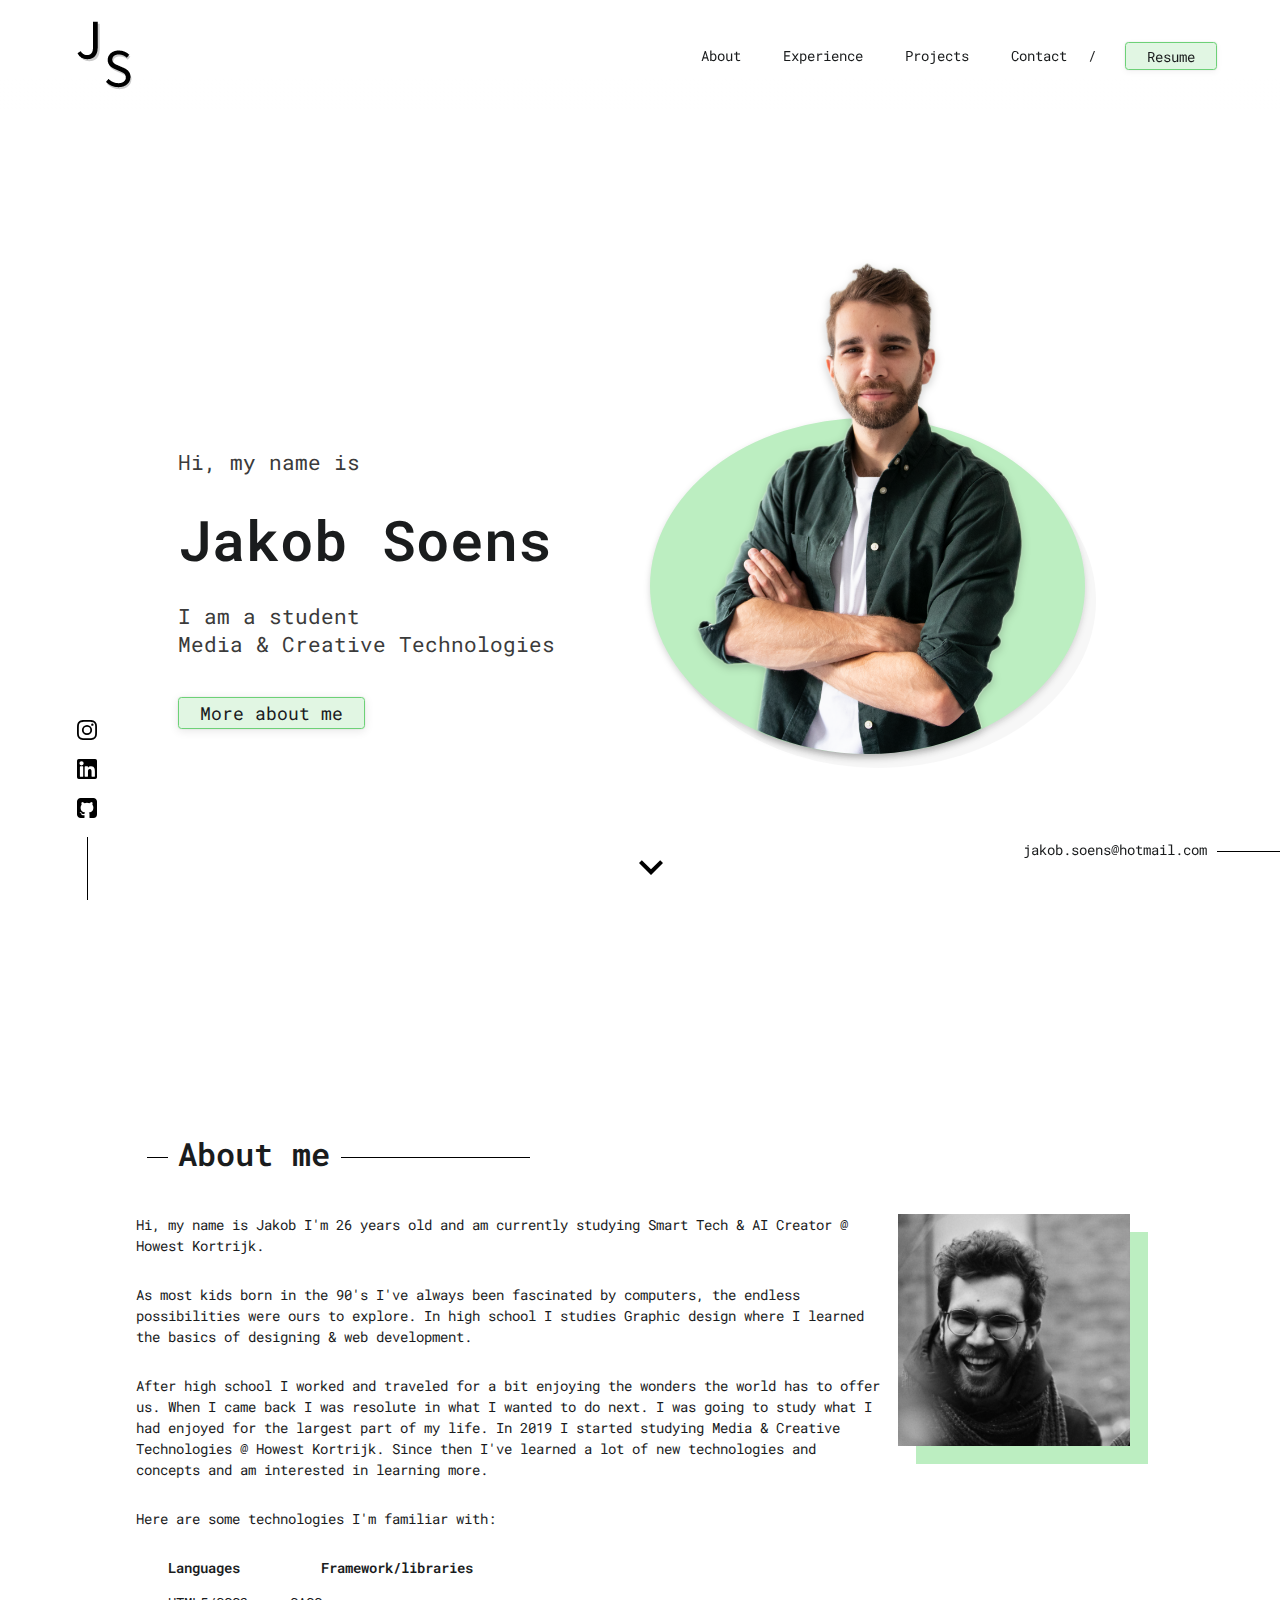
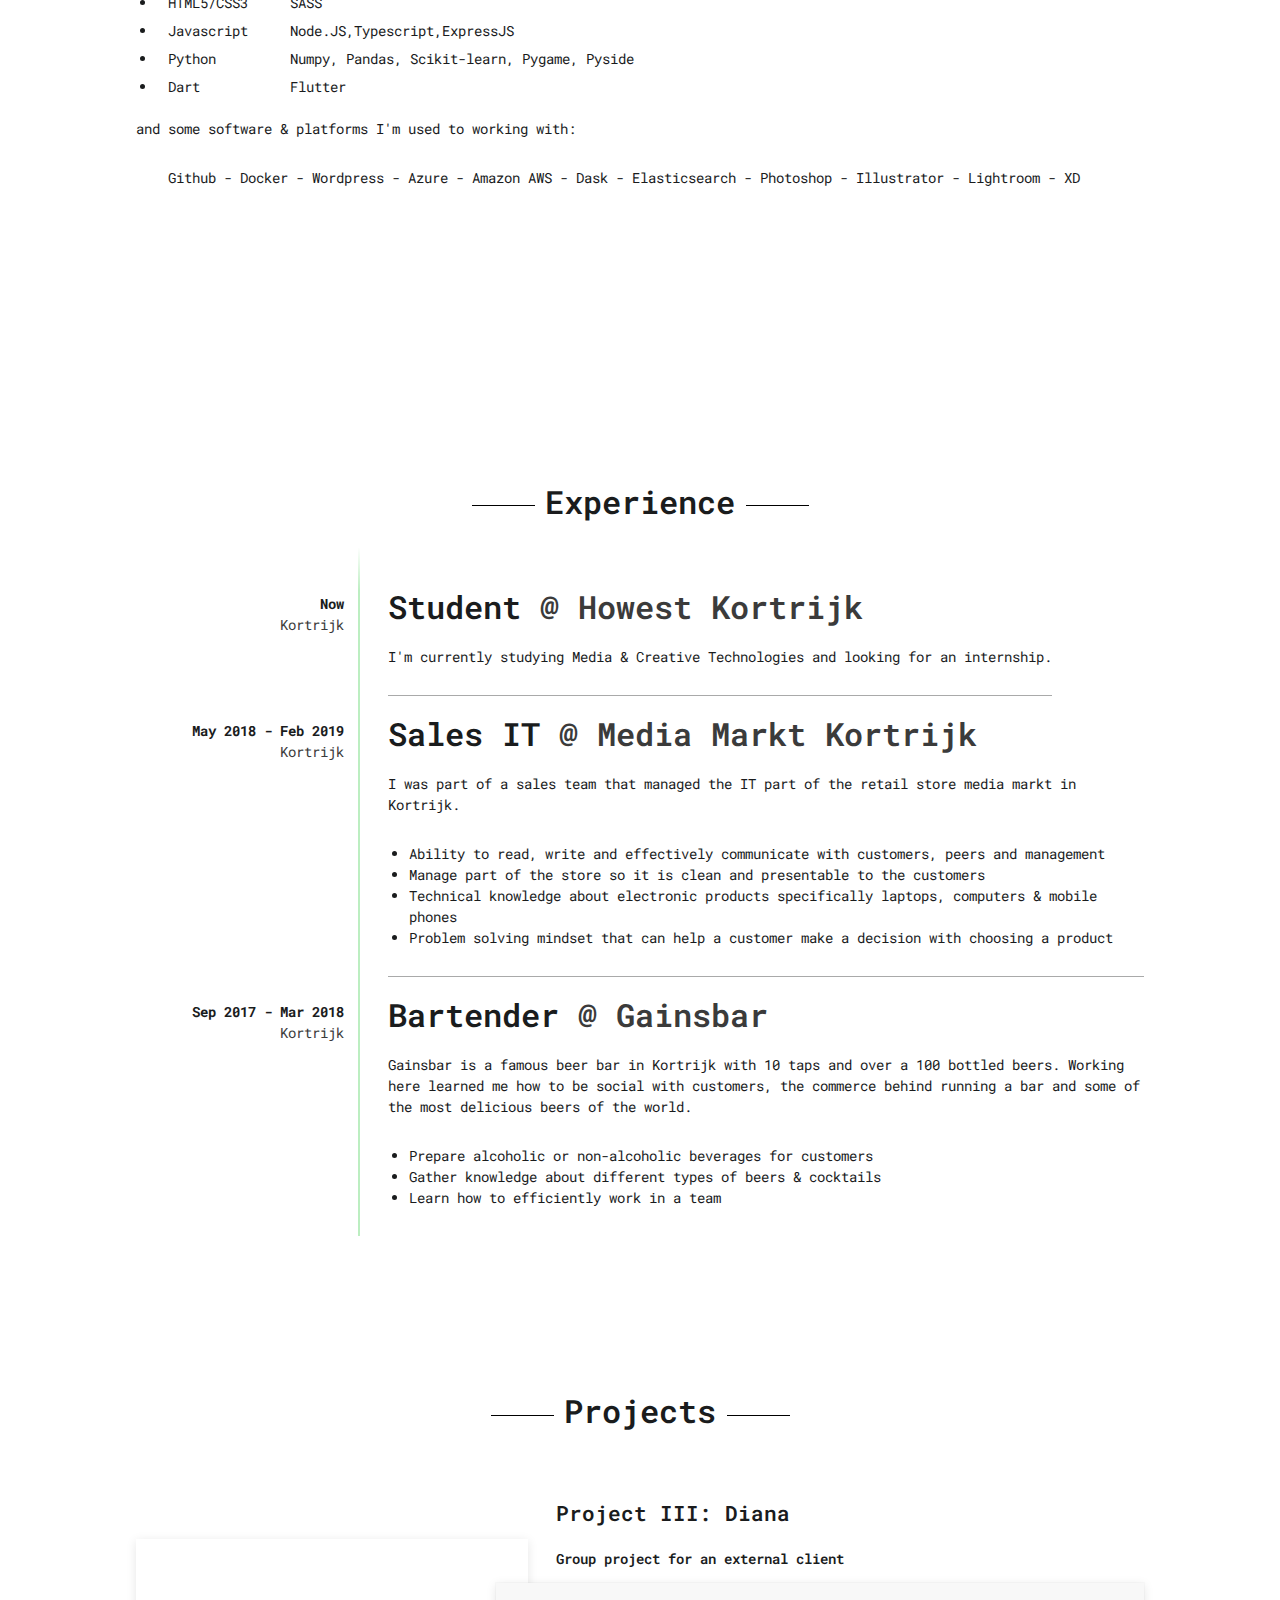
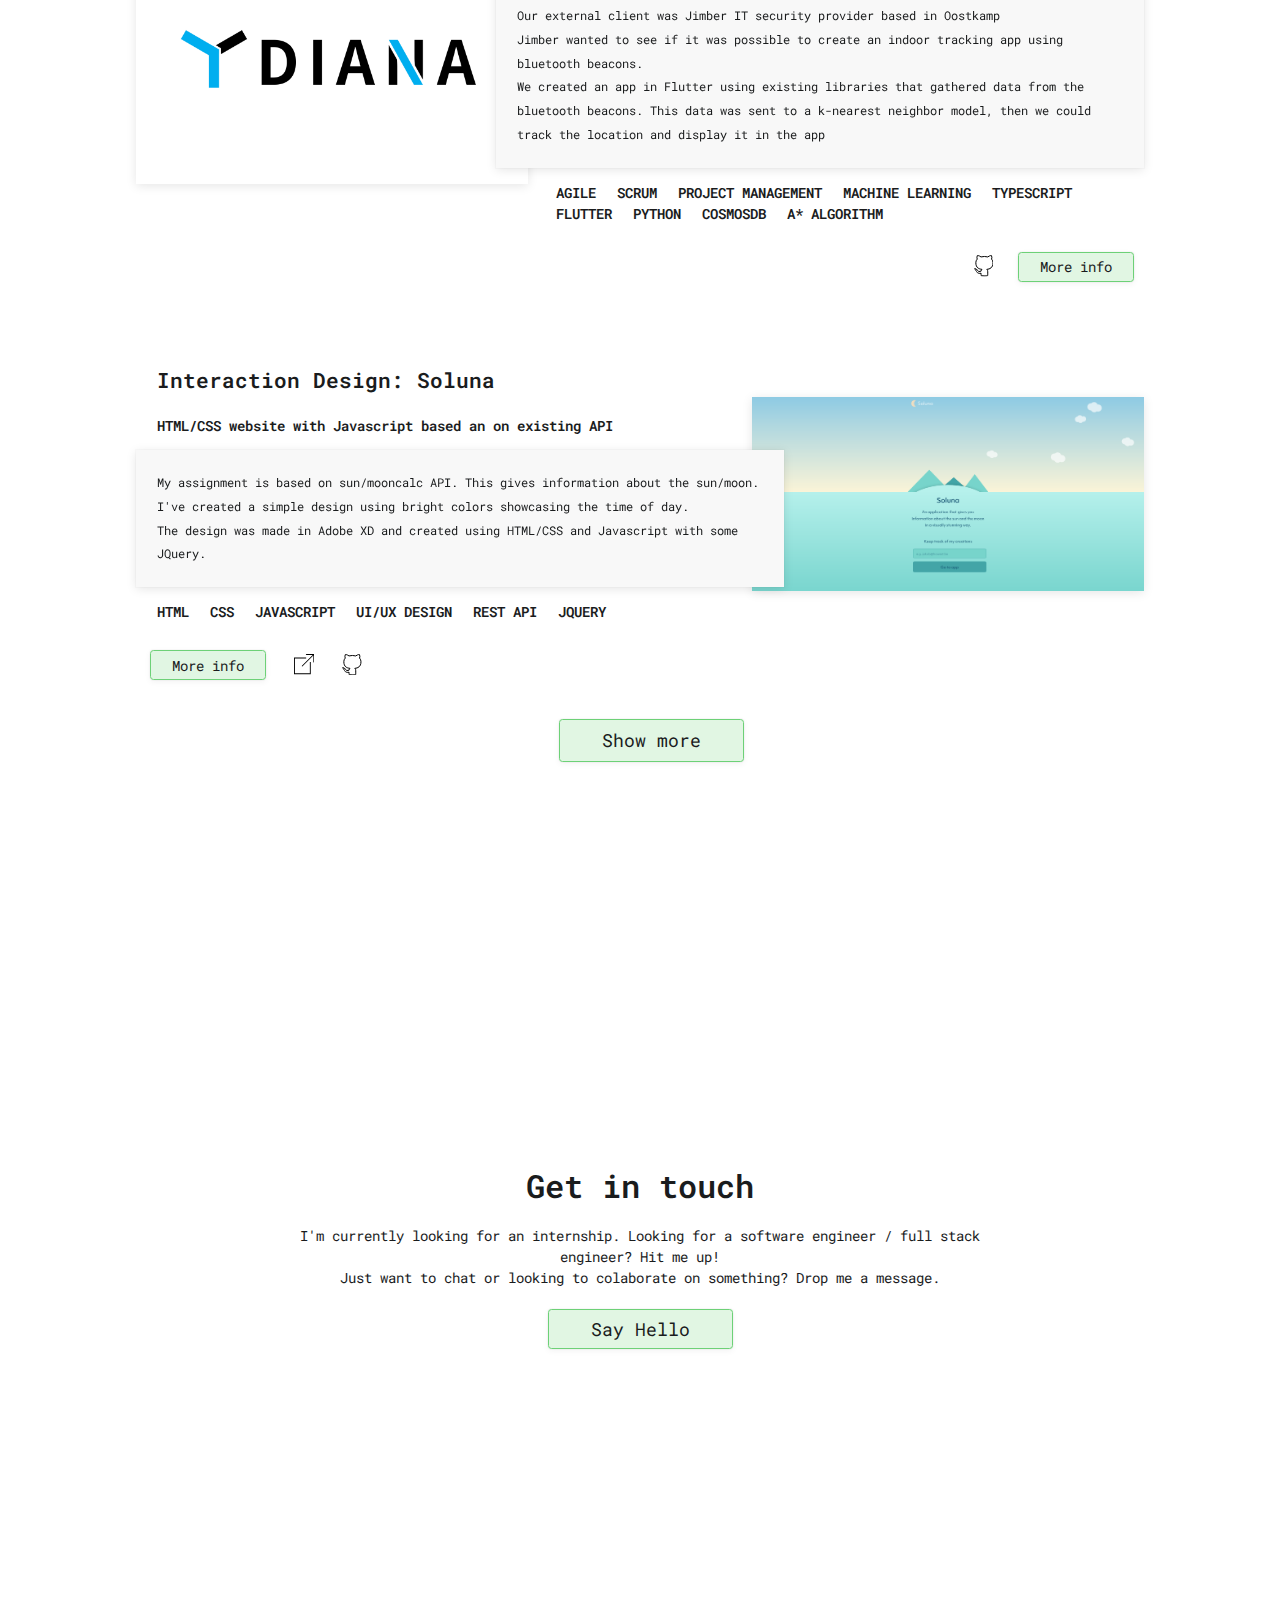
==== index.html @ d4e1fe2b "Merge branch 'main' of https://github.com/SoensJakob/portfolio-2021 into main" ====
<!DOCTYPE html>
<html lang="en">
<head>
    <meta charset="UTF-8">
    <meta http-equiv="X-UA-Compatible" content="IE=edge">
    <meta name="viewport" content="width=device-width, initial-scale=1.0">
    <meta name="msapplication-TileColor" content="#BCEEC1">
    <meta name="theme-color" content="#BCEEC1">

    <link rel="apple-touch-icon" sizes="180x180" href="assets/favicon/apple-touch-icon.png">
    <link rel="icon" type="image/png" sizes="32x32" href="assets/favicon/favicon-32x32.png">
    <link rel="icon" type="image/png" sizes="16x16" href="assets/favicon/favicon-16x16.png">
    <link rel="manifest" href="assets/favicon/site.webmanifest">

    <title>Jakob Soens</title>

    <link rel="stylesheet" href="css/normalize.css">
    <link rel="stylesheet" href="css/screen.css">

    <script src="script/app.js"></script>
</head>
<body>
    <!-- FIXED CONTENT -->
    <div class="c-socials">
        <a href="https://www.instagram.com/paco.by.paco/" target="_blank" rel="noreferrer noopener" class="c-socials__link">
            <svg class="c-socials__svg" xmlns="http://www.w3.org/2000/svg" width="20" height="20.004" viewBox="0 0 20 20.004">
                <g id="instagram" transform="translate(0)">
                  <path id="Path_30" data-name="Path 30" d="M20.4,5.881a7.31,7.31,0,0,0-.465-2.427A5.124,5.124,0,0,0,17.006.528,7.328,7.328,0,0,0,14.579.063C13.508.012,13.168,0,10.452,0S7.4.012,6.33.059A7.312,7.312,0,0,0,3.9.524,4.881,4.881,0,0,0,2.129,1.68,4.925,4.925,0,0,0,.976,3.451,7.329,7.329,0,0,0,.511,5.877C.46,6.948.449,7.288.449,10S.46,13.06.507,14.127a7.309,7.309,0,0,0,.465,2.427A5.123,5.123,0,0,0,3.9,19.48a7.329,7.329,0,0,0,2.427.465c1.067.047,1.407.059,4.123.059s3.056-.012,4.123-.059A7.308,7.308,0,0,0,17,19.48a5.117,5.117,0,0,0,2.927-2.927,7.334,7.334,0,0,0,.465-2.427c.047-1.067.059-1.407.059-4.123s0-3.056-.051-4.123Zm-1.8,8.167a5.483,5.483,0,0,1-.344,1.856,3.318,3.318,0,0,1-1.9,1.9,5.5,5.5,0,0,1-1.856.344c-1.055.047-1.372.059-4.041.059s-2.989-.012-4.041-.059A5.48,5.48,0,0,1,4.56,17.8a3.078,3.078,0,0,1-1.149-.746,3.11,3.11,0,0,1-.746-1.149,5.5,5.5,0,0,1-.344-1.856c-.047-1.055-.059-1.372-.059-4.041s.012-2.989.059-4.041a5.48,5.48,0,0,1,.344-1.856,3.04,3.04,0,0,1,.75-1.149A3.105,3.105,0,0,1,4.564,2.22,5.506,5.506,0,0,1,6.42,1.876c1.055-.047,1.372-.059,4.041-.059s2.989.012,4.041.059a5.483,5.483,0,0,1,1.856.344,3.076,3.076,0,0,1,1.149.746,3.109,3.109,0,0,1,.746,1.149A5.505,5.505,0,0,1,18.6,5.971c.047,1.055.059,1.372.059,4.041s-.012,2.982-.059,4.037Zm0,0" transform="translate(-0.449 0)"/>
                  <path id="Path_31" data-name="Path 31" d="M130.071,124.5a5.122,5.122,0,1,0,5.122,5.122A5.123,5.123,0,0,0,130.071,124.5Zm0,8.444a3.322,3.322,0,1,1,3.322-3.322A3.323,3.323,0,0,1,130.071,132.944Zm0,0" transform="translate(-120.067 -119.618)"/>
                  <path id="Path_32" data-name="Path 32" d="M364.858,89.806a1.2,1.2,0,1,1-1.2-1.2A1.2,1.2,0,0,1,364.858,89.806Zm0,0" transform="translate(-348.31 -85.141)"/>
                </g>
              </svg>
              
        </a>
        <a href="https://www.linkedin.com/in/jakob-soens-7b986221b/" target="_blank" rel="noreferrer noopener"  class="c-socials__link">
            <svg class="c-socials__svg" xmlns="http://www.w3.org/2000/svg" width="20" height="20" viewBox="0 0 20 20">
                <path id="linkedin" d="M18.191,0H1.809A1.809,1.809,0,0,0,0,1.809V18.191A1.809,1.809,0,0,0,1.809,20H18.191A1.809,1.809,0,0,0,20,18.191V1.809A1.809,1.809,0,0,0,18.191,0Zm-12,17.269a.526.526,0,0,1-.526.526H3.421a.526.526,0,0,1-.526-.526V7.875a.526.526,0,0,1,.526-.526H5.662a.526.526,0,0,1,.526.526ZM4.542,6.462A2.129,2.129,0,1,1,6.671,4.333,2.129,2.129,0,0,1,4.542,6.462ZM17.9,17.312a.484.484,0,0,1-.484.484h-2.4a.484.484,0,0,1-.484-.484V12.905c0-.657.193-2.881-1.718-2.881-1.482,0-1.783,1.522-1.843,2.2v5.083a.484.484,0,0,1-.484.484H8.157a.484.484,0,0,1-.484-.484V7.832a.484.484,0,0,1,.484-.484h2.326a.484.484,0,0,1,.484.484v.82A3.3,3.3,0,0,1,14.072,7.19c3.851,0,3.829,3.6,3.829,5.574v4.547Z"/>
              </svg>
              
        </a>
        <a href="https://github.com/SoensJakob" target="_blank" rel="noreferrer noopener" class="c-socials__link">
            <svg id="github-sign" class="c-socials__svg" xmlns="http://www.w3.org/2000/svg" width="20" height="20" viewBox="0 0 20 20">
                <g id="Group_10" data-name="Group 10">
                  <path id="Path_4" data-name="Path 4" d="M154.382,352.516q-.307.057-.268.287t.344.153q.306-.076.268-.268Q154.689,352.478,154.382,352.516Z" transform="translate(-147.153 -338.257)"/>
                  <path id="Path_5" data-name="Path 5" d="M137.636,354.813c-.2,0-.306.07-.306.21q0,.249.325.21.306,0,.306-.21Q137.962,354.775,137.636,354.813Z" transform="translate(-131.131 -340.402)"/>
                  <path id="Path_6" data-name="Path 6" d="M119.427,351.874q-.076.211.249.287.287.114.364-.115.057-.21-.249-.306C119.6,351.689,119.478,351.733,119.427,351.874Z" transform="translate(-114.023 -337.519)"/>
                  <path id="Path_7" data-name="Path 7" d="M18.9,1.1A3.612,3.612,0,0,0,16.25,0H3.75A3.613,3.613,0,0,0,1.1,1.1,3.613,3.613,0,0,0,0,3.75v12.5A3.612,3.612,0,0,0,1.1,18.9,3.612,3.612,0,0,0,3.75,20H6.667a3.521,3.521,0,0,0,.43-.019.5.5,0,0,0,.286-.17.607.607,0,0,0,.143-.436q0-.039-.007-.886t-.007-1.341l-.3.052a3.833,3.833,0,0,1-.723.046,5.56,5.56,0,0,1-.9-.091,2.029,2.029,0,0,1-.872-.39,1.653,1.653,0,0,1-.573-.8l-.13-.3A3.253,3.253,0,0,0,3.6,15a1.572,1.572,0,0,0-.566-.495l-.091-.065a.957.957,0,0,1-.169-.156.723.723,0,0,1-.117-.182q-.039-.091.065-.15a.847.847,0,0,1,.378-.058l.26.039A1.9,1.9,0,0,1,4,14.245a2.1,2.1,0,0,1,.631.677,2.3,2.3,0,0,0,.723.814,1.532,1.532,0,0,0,.853.28,3.7,3.7,0,0,0,.742-.065,2.592,2.592,0,0,0,.586-.2,2.11,2.11,0,0,1,.638-1.341,8.917,8.917,0,0,1-1.335-.234,5.319,5.319,0,0,1-1.224-.508A3.5,3.5,0,0,1,4.57,12.8a4.194,4.194,0,0,1-.684-1.367A6.5,6.5,0,0,1,3.62,9.478,3.8,3.8,0,0,1,4.648,6.8,3.5,3.5,0,0,1,4.739,4.14a1.824,1.824,0,0,1,1.12.176,7.852,7.852,0,0,1,1.087.5q.345.208.553.352a9.4,9.4,0,0,1,5,0l.495-.312a7,7,0,0,1,1.2-.573,1.706,1.706,0,0,1,1.055-.143,3.466,3.466,0,0,1,.1,2.656A3.8,3.8,0,0,1,16.38,9.479a6.565,6.565,0,0,1-.267,1.96,4.023,4.023,0,0,1-.69,1.367,3.641,3.641,0,0,1-1.055.866,5.312,5.312,0,0,1-1.224.508,8.91,8.91,0,0,1-1.335.235,2.319,2.319,0,0,1,.677,1.849v3.112a.838.838,0,0,0,.065.358.36.36,0,0,0,.208.189,1.154,1.154,0,0,0,.254.065,2.925,2.925,0,0,0,.319.013H16.25A3.757,3.757,0,0,0,20,16.25V3.75A3.613,3.613,0,0,0,18.9,1.1Z" transform="translate(0 0)"/>
                  <path id="Path_8" data-name="Path 8" d="M85.978,318.553q-.134.1.038.306.192.191.306.057.134-.1-.039-.306Q86.093,318.438,85.978,318.553Z" transform="translate(-82.031 -304.091)"/>
                  <path id="Path_9" data-name="Path 9" d="M77.19,311.221q-.057.134.134.23a.163.163,0,0,0,.249-.038q.057-.134-.134-.23Q77.247,311.125,77.19,311.221Z" transform="translate(-72.022 -297.046)"/>
                  <path id="Path_10" data-name="Path 10" d="M94.446,329.676c-.115.064-.115.179,0,.344s.223.211.325.134.115-.211,0-.364S94.561,329.586,94.446,329.676Z" transform="translate(-90.091 -314.733)"/>
                  <path id="Path_11" data-name="Path 11" d="M104.659,342.149c-.115.1-.09.223.077.364s.28.172.383.057.077-.223-.077-.363S104.761,342.034,104.659,342.149Z" transform="translate(-99.864 -326.619)"/>
                </g>
              </svg>
              
        </a>

        <div class="c-socials__line">

        </div>
    </div>
    <div class="c-email">
        <a class="c-email__link" href="mailto:jakob.soens@hotmail.com">jakob.soens@hotmail.com
        </a>
        <div class="c-email__line">
        </div> 
    </div>
    <div class="c-next js-next">
        <svg class="c-next__svg" xmlns="http://www.w3.org/2000/svg" height="24px" viewBox="0 0 24 24" width="24px" fill="#000000"><path d="M24 24H0V0h24v24z" fill="none" opacity=".87"/><path d="M16.59 8.59L12 13.17 7.41 8.59 6 10l6 6 6-6-1.41-1.41z"/></svg>
    </div> 
    <div class="c-app__topbar js-nav">
        <div class="c-app__logo">
            <a href="index.html">
                <img src="assets/img/logo.png" alt="logo">
            </a>
        </div>
        <div class="c-app__mobile-nav js-nav-btn">
            <svg class="c-app__nav-button" xmlns="http://www.w3.org/2000/svg" width="18" height="16" viewBox="0 0 18 16">
                <g id="SideMenu" transform="translate(-21.5 -26.5)">
                  <g id="Group_6" data-name="Group 6" transform="translate(21.5 27.5)">
                    <line id="Line_1" data-name="Line 1" x2="18" fill="none" stroke="#333" stroke-width="2"/>
                    <line id="Line_2" data-name="Line 2" x2="10" transform="translate(4 7)" fill="none" stroke="#333" stroke-width="2"/>
                    <line id="Line_3" data-name="Line 3" x2="18" transform="translate(0 14)" fill="none" stroke="#333" stroke-width="2"/>
                  </g>
                </g>
              </svg>
        </div>
        <div class="c-app__nav">
            <nav class="c-nav">
                
                <ul class="o-list c-nav__list js-nav-list">
                    <a href="#about" class="c-nav__link">
                        <li class="c-nav__item">
                            
                                About
                            
                        </li>
                    </a>
                    <a href="#experience" class="c-nav__link">
                    <li class="c-nav__item">
                        
                            Experience
                        
                    </li>
                    </a>
                    <a href="#projects" class="c-nav__link">
                    <li class="c-nav__item">
                        
                            Projects
                        
                    </li>
                    </a>
                    <a href="#contact" class="c-nav__link">
                    <li class="c-nav__item">
                        
                            Contact
                        
                    </li>
                    </a>
                    
                    <li class="c-nav__item ">
                        <a href="assets/docs/resume.pdf" download class="c-nav__link c-nav__link--last c-button">
                            Resume
                        </a>
                    </li>
                    
                </ul>
                
            </nav>
        </div>
        
    </div>

    <!-- MAIN CONTENT -->
    <div class="o-container" id="start">
        
        <div class="c-app__header">
            <header class="c-header u-max-width-xl">
                <div class="c-header__photo">
                    <img src="assets/img/zelfportret-web-I.png" alt="self-portrait">
                </div>
                <div class="c-header__text">
                    <h3 class="c-header__subtitle">Hi, my name is</h3>
                    <h1>Jakob Soens</h1>
                    <h3 class="c-header__subtitle">I am a student <br>Media & Creative Technologies</h2>
                    <a class="c-header__button c-button  js-test">
                        More about me
                    </a>
                </div>
                
            </header>
        </div>
               
    </div>
    <div class="o-container" id="about">
        <div class="c-app__about">
            <div class="c-about u-max-width-xl">
                <div class="c-title">
                    <div class="c-line c-title__line c-line--sm"></div>
                    <h2 class="c-title__text"  >About me</h2>
                    <div class="c-line c-title__line c-line--lg"></div>
                </div>
                <div class="c-about__content ">
                    <div class="c-content">
                        <div class="c-content__image">
                            <img class="c-content__image--link" src="assets/img/zelfportret-web-II.png" alt="self-portrait">
                        </div>
                        <div class="c-content__text">

                            <p>
                                Hi, my name is Jakob I'm 26 years old and am currently studying Smart Tech & AI Creator @ Howest Kortrijk. 
                            </p>

                            <p>
                                As most kids born in the 90's I've always been fascinated by computers, the endless possibilities were ours to explore. In high school I studies Graphic design where I learned the basics of designing & web development.                            </p>
                            <p>
                                After high school I worked and traveled for a bit enjoying the wonders the world has to offer us. When I came back I was resolute in what I wanted to do next. I was going to study what I had enjoyed for the largest part of my life. In 2019 I started studying Media & Creative Technologies @ Howest Kortrijk. Since then I've learned a lot of new technologies  and concepts and am interested in learning more. 
                            </p>
                            <p>
                            Here are some technologies I'm familiar with:
                            </p>
                        </div>
                        
                    </div>
                    <div class="c-skills">
                        <div class="c-skills__languages">
                            <h4 class="c-skills__title">Languages</h4>
                            <ul class="c-skills__list">
                                <li class="c-skills__item">
                                    HTML5/CSS3
                                </li>
                                <li class="c-skills__item">
                                    Javascript
                                </li>
                                <li class="c-skills__item">
                                    Python
                                </li>
                                <li class="c-skills__item">
                                    Dart
                                </li>
                            </ul>
                        </div>
                        <div class="c-skills__extra">
                            <h4 class="c-skills__title">Framework/libraries</h4>
                            <ul class="o-list c-skills__list">
                                <li class="c-skills__item">
                                    SASS
                                </li>
                                <li class="c-skills__item">
                                    Node.JS,Typescript,ExpressJS
                                </li>
                                <li class="c-skills__item">
                                    Numpy, Pandas, Scikit-learn, Pygame, Pyside
                                </li>
                                <li class="c-skills__item">
                                    Flutter
                                </li>
                            </ul>
                        </div>
                    </div>
                    <div class="c-software">
                        <p>
                            and some software & platforms I'm used to working with:
                        </p>
                        <p class="c-software__skills">
                            Github - Docker - Wordpress - Azure - Amazon AWS - Dask - Elasticsearch - Photoshop - Illustrator - Lightroom - XD
                        </p>
                    </div>
                </div>
            </div>
        </div>
    </div>
    <div class="o-container" id="experience">
        <div class="c-app__experience">
            <div class="c-experience u-max-width-xl">
                <div class="c-title u-justify-center c-experience__title">
                    <div class="c-line c-title__line c-line--md"></div>
                    <h2 class="c-title__text" >Experience</h2>
                    <div class="c-line c-title__line c-line--md"></div>
                </div>
                <div class="c-experience__content">
                        <div class="c-experience__date">
    
                        </div>
                        <div class="u-grid-left">
    
                        </div>
                        <div class="c-experience__date u-grid-right">
                            <p><strong>Now</strong></p>
                            <p class="u-grey">Kortrijk</p>
                        </div>
                        <div class="c-experience__job u-grid-left">
                            <h2>Student <span class="u-grey">@ Howest Kortrijk</span> </h2>
                            <p>
                                I'm currently studying Media & Creative Technologies and looking for an internship.
                            </p>
                        </div>
                    
                        <div class="c-experience__date u-grid-right">
                            <p><strong>May 2018 - Feb 2019</strong></p>
                            <p class="u-grey">Kortrijk</p>
                        </div>
                        <div class="c-experience__job u-grid-left">
                            <h2>Sales IT <span class="u-grey">@ Media Markt Kortrijk</span> </h2>
                            <p>
                                I was part of a sales team that managed the IT part of the retail store media markt in Kortrijk.
                            </p>
                            <ul>
                                <li>
                                    Ability to read, write and effectively communicate with customers, peers and management
                                </li>
                                <li>
                                    Manage part of the store so it is clean and presentable to the customers
                                </li>
                                <li>
                                    Technical knowledge about electronic products specifically laptops, computers & mobile phones
                                </li>
                                <li>
                                    Problem solving mindset that can help a customer make a decision with choosing a product
                                </li>
                            </ul>
                        </div>
                    
    
                    
                        <div class="c-experience__date u-grid-right">
                            <p> <strong> Sep 2017 - Mar 2018</strong></p>
                            <p class="u-grey">Kortrijk</p>
                        </div>
                        <div class="c-experience__job u-grid-left">
                            <h2>Bartender <span class="u-grey">@ Gainsbar</span> </h2>
                            <p>
                                Gainsbar is a famous beer bar in Kortrijk with 10 taps and over a 100 bottled beers. Working here learned me how to be social with customers, the commerce behind running a bar and some of the most delicious beers of the world.  
                            </p>
                            <ul>
                                <li>
                                    Prepare alcoholic or non-alcoholic beverages for customers
                                </li>
                                <li>
                                    Gather knowledge about different types of beers & cocktails
                                </li>
                                <li>
                                    Learn how to efficiently work in a team
                                </li>
                            </ul>
                        </div>
    
                </div>
            </div>
        </div>
    </div>
    <div class="o-container" id="projects">
        <div class="c-app__projects">
            <div class="c-projects u-max-width-xl">
                <div class="c-title u-justify-center c-projects__title">
                    <div class="c-line c-title__line c-line--md"></div>
                    <h2 class="c-title__text" >Projects</h2>
                    <div class="c-line c-title__line c-line--md"></div>
                </div>
                    <!-- Project III -->
                    <div class="c-projects__content">
                        <div class="c-projects__image">
                            <!-- <div class="c-image c-image--overlay">test</div> -->
                            <img class="c-image c-image--main" src="assets/img/project-III-1.png" alt="Project-I Image 1">
                            <img class="c-image c-image--hidden" src="assets/img/project-III-2.png" alt="Interaction-Design">
                        </div>
                        <div class="c-projects__main">
                            <h3>Project III: Diana</h3>
                            <h4>
                                Group project for an external client
                            </h4>
                            <div class="c-projects__textbox">
                                <p class="c-projects__text">
                                    Our external client was Jimber IT security provider based in Oostkamp <br>
                                    Jimber wanted to see if it was possible to create an indoor tracking app using bluetooth
                                        beacons. <br>
                                    We created an app in Flutter using existing libraries that gathered data from the bluetooth 
                                        beacons. This data was sent to a k-nearest neighbor model, then we could track the location 
                                        and display it in the app
                                </p>
                            </div>
                            <ul class="o-list c-projects__tags">
                                <li class="c-projects__tag">
                                    AGILE
                                </li>
                                <li class="c-projects__tag">
                                    SCRUM
                                </li>
                                <li class="c-projects__tag">
                                    PROJECT MANAGEMENT
                                </li>
                                <li class="c-projects__tag">
                                    MACHINE LEARNING
                                </li>
                                <li class="c-projects__tag">
                                    TYPESCRIPT
                                </li>
                                <li class="c-projects__tag">
                                    FLUTTER
                                </li>
                                <li class="c-projects__tag">
                                    PYTHON
                                </li>
                                <li class="c-projects__tag">
                                    COSMOSDB
                                </li>
                                <li class="c-projects__tag">
                                    A* ALGORITHM
                                </li>
                            </ul>
                        </div>
                        <div class="c-projects__links c-projects__links--right">
                                                    
                            <a href="https://github.com/JimberIndustryProject" class="u-margin-lr-md c-links">
                                <svg class="c-links__svg" xmlns="http://www.w3.org/2000/svg" width="19.47" height="21.292" viewBox="0 0 19.47 21.292">
                                    <path id="Path_19" class='c-links__stroke' data-name="Path 19" d="M147.18,410.155c0-.319-.012-1.164-.018-2.286-3.737.812-4.526-1.8-4.526-1.8a3.559,3.559,0,0,0-1.492-1.965c-1.22-.834.092-.817.092-.817a2.821,2.821,0,0,1,2.058,1.384,2.861,2.861,0,0,0,3.91,1.117,2.872,2.872,0,0,1,.853-1.8c-2.983-.339-6.12-1.491-6.12-6.64a5.194,5.194,0,0,1,1.383-3.605,4.827,4.827,0,0,1,.132-3.556s1.128-.361,3.694,1.377a12.741,12.741,0,0,1,6.727,0c2.565-1.739,3.691-1.377,3.691-1.377a4.828,4.828,0,0,1,.134,3.556,5.185,5.185,0,0,1,1.381,3.605c0,5.162-3.142,6.3-6.135,6.63a3.208,3.208,0,0,1,.912,2.489c0,1.8-.016,3.246-.016,3.686C153.841,410.514,147.18,410.511,147.18,410.155Z" transform="translate(-140.11 -389.631)" fill="#fff" stroke="#2e2e2e" stroke-width="1" fill-rule="evenodd"/>
                                </svg>
                            </a>
                            <a href="#" class="c-button u-margin-lr-sm">More info</a>
    
                        </div>
                    </div>
                    <!-- Interaction Design -->
                    <div class="c-projects__content c-project__content--inverse">
                        <div class="c-projects__main">
                            <h3 class="u-ml-lg">Interaction Design: Soluna </h3>
                            <h4 class="u-ml-lg">
                                HTML/CSS website with Javascript based an on existing API 
    
                            </h4>
                            <div class="c-projects__textbox c-projects__textbox--inverse">
                                <p class="c-projects__text">
                                    My assignment is based on sun/mooncalc API. This gives information about the sun/moon.
                                    I've created a simple design using bright colors showcasing the time of day. <br>
                                    The design was made in Adobe XD and created using HTML/CSS and Javascript with some 
                                    JQuery. 
                                </p>
                            </div>
                            <ul class="o-list c-projects__tags u-ml-lg">
                                <li class="c-projects__tag">
                                    HTML
                                </li>
                                <li class="c-projects__tag">
                                    CSS
                                </li>
                                <li class="c-projects__tag">
                                    JAVASCRIPT
                                </li>
                                <li class="c-projects__tag">
                                    UI/UX DESIGN
                                </li>
                                <li class="c-projects__tag">
                                    REST API
                                </li>
                                <li class="c-projects__tag">
                                    JQUERY
                                </li>
                            </ul>
                        </div>
                        <div class="c-projects__image">
                            
                            <img class="c-image c-image--main" src="assets/img/Interaction-Design-2.png" alt="Interaction-Design Image 1">
                            <img class="c-image c-image--hidden" src="assets/img/Interaction-Design-1.png" alt="Interaction-Design Image 2">
                        </div>
                        <div class="c-projects__links">
                            <a href="#" class="c-button u-margin-lr-md">More info</a>
                            <a href="jakobsoens.be/Soluna"  class="u-margin-lr-md c-links">
                                <svg class="c-links__svg" id="export-document" xmlns="http://www.w3.org/2000/svg" width="20.265" height="20.264" viewBox="0 0 20.265 20.264">
                                    <g id="Group_35"  data-name="Group 35">
                                      <path id="Path_20" class="c-links__fill"  data-name="Path 20" d="M24.352,0a.459.459,0,1,0,0,.918h6.395L19.988,11.677a.459.459,0,0,0,.65.649L31.4,1.567V7.961a.459.459,0,0,0,.918,0V0Z" transform="translate(-12.051)" fill="#343434"/>
                                      <path id="Path_21" class="c-links__fill"  data-name="Path 21" d="M15.863,24.726H.918V9.782H12.185V8.864H0V25.645H16.781V13.459h-.918Z" transform="translate(0 -5.38)" fill="#343434"/>
                                    </g>
                                </svg>
                            </a>                        
                            <a href="https://github.com/SoensJakob/Soluna" class="u-margin-lr-md c-links">
                                <svg class="c-links__svg" xmlns="http://www.w3.org/2000/svg" width="19.47" height="21.292" viewBox="0 0 19.47 21.292">
                                    <path id="Path_19" class='c-links__stroke' data-name="Path 19" d="M147.18,410.155c0-.319-.012-1.164-.018-2.286-3.737.812-4.526-1.8-4.526-1.8a3.559,3.559,0,0,0-1.492-1.965c-1.22-.834.092-.817.092-.817a2.821,2.821,0,0,1,2.058,1.384,2.861,2.861,0,0,0,3.91,1.117,2.872,2.872,0,0,1,.853-1.8c-2.983-.339-6.12-1.491-6.12-6.64a5.194,5.194,0,0,1,1.383-3.605,4.827,4.827,0,0,1,.132-3.556s1.128-.361,3.694,1.377a12.741,12.741,0,0,1,6.727,0c2.565-1.739,3.691-1.377,3.691-1.377a4.828,4.828,0,0,1,.134,3.556,5.185,5.185,0,0,1,1.381,3.605c0,5.162-3.142,6.3-6.135,6.63a3.208,3.208,0,0,1,.912,2.489c0,1.8-.016,3.246-.016,3.686C153.841,410.514,147.18,410.511,147.18,410.155Z" transform="translate(-140.11 -389.631)" fill="#fff" stroke="#2e2e2e" stroke-width="1" fill-rule="evenodd"/>
                                </svg>
                            </a>                        
                        </div>
                    </div>
                
                <div class="c-projects__overflow">
                    
                    
                    <input type="checkbox" id="moreInfo" class="c-projects__checkbox"></input>
                    <label for="moreInfo" class="c-button c-button--lg c-projects__label"></label>
                
                    
                    <div class="c-projects__hidden">
                        <!-- Project II -->
                        <div class="c-projects__content">
                            <div class="c-projects__image">
                                <!-- <div class="c-image c-image--overlay">test</div> -->
                                <img class="c-image c-image--main" src="assets/img/project-II-2.png" alt="Project-I Image 1">
                                <img class="c-image c-image--hidden" src="assets/img/project-II-1.png" alt="Interaction-Design">
                            </div>
                            <div class="c-projects__main">
                                <h3>Project II: Twister 2.0</h3>
                                <h4>
                                    Group project for Howest
                                </h4>
                                <div class="c-projects__textbox">
                                    <p class="c-projects__text">
                                        For this project we worked as a team to recreate the game Twister.We wanted to make it more interesting so children would be encouraged to exercise more. <br>
                                        We recreated the Twister board with pressure sensors and LEDs <br>
                                        With this we could add new game modes and a display with sound 
                                    </p>
                                </div>
                                <ul class="o-list c-projects__tags">
                                    <li class="c-projects__tag">
                                        AGILE
                                    </li>
                                    <li class="c-projects__tag">
                                        SCRUM
                                    </li>
                                    <li class="c-projects__tag">
                                        PYTHON
                                    </li>
                                    <li class="c-projects__tag">
                                        HTML
                                    </li>
                                    <li class="c-projects__tag">
                                        CSS
                                    </li>
                                    <li class="c-projects__tag">
                                        PROJECT MANAGEMENT
                                    </li>
                                    <li class="c-projects__tag">
                                        SENSORS & INTERFACING
                                    </li>
                                    <li class="c-projects__tag">
                                        PRODUCT DESIGN
                                    </li>
                                    <li class="c-projects__tag">
                                        DOCKER
                                    </li>
                                    <li class="c-projects__tag">
                                        MQTT
                                    </li>
    
                                </ul>
                            </div>
                            <div class="c-projects__links c-projects__links--right">
                                <a href="https://github.com/SoensJakob/Team-Project-Twister-2.0" class="u-margin-lr-sm">
                                    <svg class="c-links__svg" xmlns="http://www.w3.org/2000/svg" width="19.47" height="21.292" viewBox="0 0 19.47 21.292">
                                        <path id="Path_19" data-name="Path 19" d="M147.18,410.155c0-.319-.012-1.164-.018-2.286-3.737.812-4.526-1.8-4.526-1.8a3.559,3.559,0,0,0-1.492-1.965c-1.22-.834.092-.817.092-.817a2.821,2.821,0,0,1,2.058,1.384,2.861,2.861,0,0,0,3.91,1.117,2.872,2.872,0,0,1,.853-1.8c-2.983-.339-6.12-1.491-6.12-6.64a5.194,5.194,0,0,1,1.383-3.605,4.827,4.827,0,0,1,.132-3.556s1.128-.361,3.694,1.377a12.741,12.741,0,0,1,6.727,0c2.565-1.739,3.691-1.377,3.691-1.377a4.828,4.828,0,0,1,.134,3.556,5.185,5.185,0,0,1,1.381,3.605c0,5.162-3.142,6.3-6.135,6.63a3.208,3.208,0,0,1,.912,2.489c0,1.8-.016,3.246-.016,3.686C153.841,410.514,147.18,410.511,147.18,410.155Z" transform="translate(-140.11 -389.631)" fill="#fff" stroke="#2e2e2e" stroke-width="1" fill-rule="evenodd"/>
                                    </svg>
                                </a>
                                <!-- <a href="https://www.instructables.com/Sleep-Easy/" class="u-margin-lr-sm">
                                    <svg class="c-links__svg" id="export-document" xmlns="http://www.w3.org/2000/svg" width="20.265" height="20.264" viewBox="0 0 20.265 20.264">
                                        <g id="Group_35" data-name="Group 35">
                                          <path id="Path_20" data-name="Path 20" d="M24.352,0a.459.459,0,1,0,0,.918h6.395L19.988,11.677a.459.459,0,0,0,.65.649L31.4,1.567V7.961a.459.459,0,0,0,.918,0V0Z" transform="translate(-12.051)" fill="#343434"/>
                                          <path id="Path_21" data-name="Path 21" d="M15.863,24.726H.918V9.782H12.185V8.864H0V25.645H16.781V13.459h-.918Z" transform="translate(0 -5.38)" fill="#343434"/>
                                        </g>
                                    </svg>
                                </a> -->
                                <a href="#" class="c-button u-margin-lr-sm">More info</a>
        
                            </div>
                        </div>
                        <!-- DP -->
                        <div class="c-projects__content c-project__content--inverse">
                            <div class="c-projects__main">
                                <h3 class="u-ml-lg">Device Programming: The Cat Encyclopedia </h3>
                                <h4 class="u-ml-lg">
                                    Xamarin app based on a REST API
                                </h4>
                                <div class="c-projects__textbox c-projects__textbox--inverse">
                                    <p class="c-projects__text">
                                        My app is based on https://thecatapi.com/ <br>
                                        You get a list with countries to filter the different kinds of cat breeds <br>
                                        I implemented a login with error handling and a favorite button to save pictures that you like
                                    </p>
                                </div>
                                <ul class="o-list c-projects__tags u-ml-lg">
                                    <li class="c-projects__tag">
                                        MOBILE APP DEVELOPMENT
                                    </li>
                                    <li class="c-projects__tag">
                                        REST API
                                    </li>
                                    <li class="c-projects__tag">
                                        XAMARIN
                                    </li>
                                    <li class="c-projects__tag">
                                        ANDROID
                                    </li>
                                    <li class="c-projects__tag">
                                        IOS
                                    </li>
                                    <li class="c-projects__tag">
                                        UWP
                                    </li>
                                </ul>
                            </div>
                            <div class="c-projects__image c-project__image--inverse">
                                <img src="assets/img/DP-1.png" alt="Interaction-Design Image 1">
                                <img class="c-image c-image--hidden" src="assets/img/DP-2.png" alt="Interaction-Design">
    
                            </div>
                            <div class="c-projects__links">
                                <a href="#" class="c-button u-margin-lr-md">More info</a>
                                                        
                                <a href="https://github.com/SoensJakob/TheCatApi" class="u-margin-lr-md c-links">
                                    <svg class="c-links__svg" xmlns="http://www.w3.org/2000/svg" width="19.47" height="21.292" viewBox="0 0 19.47 21.292">
                                        <path id="Path_19" class='c-links__stroke' data-name="Path 19" d="M147.18,410.155c0-.319-.012-1.164-.018-2.286-3.737.812-4.526-1.8-4.526-1.8a3.559,3.559,0,0,0-1.492-1.965c-1.22-.834.092-.817.092-.817a2.821,2.821,0,0,1,2.058,1.384,2.861,2.861,0,0,0,3.91,1.117,2.872,2.872,0,0,1,.853-1.8c-2.983-.339-6.12-1.491-6.12-6.64a5.194,5.194,0,0,1,1.383-3.605,4.827,4.827,0,0,1,.132-3.556s1.128-.361,3.694,1.377a12.741,12.741,0,0,1,6.727,0c2.565-1.739,3.691-1.377,3.691-1.377a4.828,4.828,0,0,1,.134,3.556,5.185,5.185,0,0,1,1.381,3.605c0,5.162-3.142,6.3-6.135,6.63a3.208,3.208,0,0,1,.912,2.489c0,1.8-.016,3.246-.016,3.686C153.841,410.514,147.18,410.511,147.18,410.155Z" transform="translate(-140.11 -389.631)" fill="#fff" stroke="#2e2e2e" stroke-width="1" fill-rule="evenodd"/>
                                    </svg>
                                </a>                        
                            </div>
                        </div>
    
                        <!-- APM -->
                        <div class="c-projects__content">
                            <div class="c-projects__image">
                                <!-- <div class="c-image c-image--overlay">test</div> -->
                                <img class="c-image c-image--main" src="assets/img/APM-1.png" alt="Advanced Programming & Math - 1">
                                <img class="c-image c-image--hidden" src="assets/img/APM-2.png" alt="Advanced Programming & Math - 2">
                            </div>
                            <div class="c-projects__main">
                                <h3>Advanced Programming & Math: Maze Solver</h3>
                                <h4>
                                    Implement the A star algorithm to create a maze solver
                                </h4>
                                <div class="c-projects__textbox">
                                    <p class="c-projects__text">
                                        Create a maze solver using an A star Algorithm in Python <br>
                                        In this assignment it was the intention to experiment with the A* algorithm and to calculate the distance between 2 points <br>
                                        I experimented with Euclidean, Manhatten and Diagonal Distance <br>
                                        I used Pygame to visualize the maze and solution
                                    </p>
                                </div>
                                <ul class="o-list c-projects__tags">
                                    <li class="c-projects__tag">
                                        PYTHON
                                    </li>
                                    <li class="c-projects__tag">
                                        A* ALGORITHM
                                    </li>
                                    <li class="c-projects__tag">
                                        PYGAME
                                    </li>
    
                                </ul>
                            </div>
                            <div class="c-projects__links c-projects__links--right">
                                <a href="https://github.com/JimberIndustryProject" class="u-margin-lr-sm">
                                    <svg class="c-links__svg" xmlns="http://www.w3.org/2000/svg" width="19.47" height="21.292" viewBox="0 0 19.47 21.292">
                                        <path id="Path_19" data-name="Path 19" d="M147.18,410.155c0-.319-.012-1.164-.018-2.286-3.737.812-4.526-1.8-4.526-1.8a3.559,3.559,0,0,0-1.492-1.965c-1.22-.834.092-.817.092-.817a2.821,2.821,0,0,1,2.058,1.384,2.861,2.861,0,0,0,3.91,1.117,2.872,2.872,0,0,1,.853-1.8c-2.983-.339-6.12-1.491-6.12-6.64a5.194,5.194,0,0,1,1.383-3.605,4.827,4.827,0,0,1,.132-3.556s1.128-.361,3.694,1.377a12.741,12.741,0,0,1,6.727,0c2.565-1.739,3.691-1.377,3.691-1.377a4.828,4.828,0,0,1,.134,3.556,5.185,5.185,0,0,1,1.381,3.605c0,5.162-3.142,6.3-6.135,6.63a3.208,3.208,0,0,1,.912,2.489c0,1.8-.016,3.246-.016,3.686C153.841,410.514,147.18,410.511,147.18,410.155Z" transform="translate(-140.11 -389.631)" fill="#fff" stroke="#2e2e2e" stroke-width="1" fill-rule="evenodd"/>
                                    </svg>
                                </a>
                                <!-- <a href="https://www.instructables.com/Sleep-Easy/" class="u-margin-lr-sm">
                                    <svg class="c-links__svg" id="export-document" xmlns="http://www.w3.org/2000/svg" width="20.265" height="20.264" viewBox="0 0 20.265 20.264">
                                        <g id="Group_35" data-name="Group 35">
                                          <path id="Path_20" data-name="Path 20" d="M24.352,0a.459.459,0,1,0,0,.918h6.395L19.988,11.677a.459.459,0,0,0,.65.649L31.4,1.567V7.961a.459.459,0,0,0,.918,0V0Z" transform="translate(-12.051)" fill="#343434"/>
                                          <path id="Path_21" data-name="Path 21" d="M15.863,24.726H.918V9.782H12.185V8.864H0V25.645H16.781V13.459h-.918Z" transform="translate(0 -5.38)" fill="#343434"/>
                                        </g>
                                    </svg>
                                </a> -->
                                <a href="#" class="c-button u-margin-lr-sm">More info</a>
        
                            </div>
                        </div>
                        <!-- Project I -->
                        <div class="c-projects__content c-project__content--inverse">
                            <div class="c-projects__main">
                                <h3 class="u-ml-lg">Project I: Sleep Easy </h3>
                                <h4 class="u-ml-lg">
                                    Build an IoT device using a raspberry Pi & 3 sensors 
                                </h4>
                                <div class="c-projects__textbox c-projects__textbox--inverse">
                                    <p class="c-projects__text">
                                        I built a device with an air quality, a humidity, a temperature and a dust sensor. <br>
                                        It measures all the air quality of the room and it saves the data in a database which can be accessed on a web app   <br>
                                        The device automatically turns on an air purifier/humidifier when needed
                                    </p>
                                </div>
                                <ul class="o-list c-projects__tags u-ml-lg">
                                    <li class="c-projects__tag">
                                        HTML
                                    </li>
                                    <li class="c-projects__tag">
                                        CSS
                                    </li>
                                    <li class="c-projects__tag">
                                        JAVASCRIPT
                                    </li>
                                    <li class="c-projects__tag">
                                        UI/UX DESIGN
                                    </li>
                                    <li class="c-projects__tag">
                                        API
                                    </li>
                                    <li class="c-projects__tag">
                                        JQUERY
                                    </li>
                                </ul>
                            </div>
                            <div class="c-projects__image c-project__image--inverse">
                                <img src="assets/img/project-I-1.png" alt="Interaction-Design Image 1">
                                <img class="c-image c-image--hidden" src="assets/img/project-I-2.png" alt="Interaction-Design">
    
                            </div>
                            <div class="c-projects__links">
                                <a href="#" class="c-button u-margin-lr-md">More info</a>
                                <a href="#"  class="u-margin-lr-md c-links">
                                    <svg class="c-links__svg" id="export-document" xmlns="http://www.w3.org/2000/svg" width="20.265" height="20.264" viewBox="0 0 20.265 20.264">
                                        <g id="Group_35"  data-name="Group 35">
                                          <path id="Path_20" class="c-links__fill"  data-name="Path 20" d="M24.352,0a.459.459,0,1,0,0,.918h6.395L19.988,11.677a.459.459,0,0,0,.65.649L31.4,1.567V7.961a.459.459,0,0,0,.918,0V0Z" transform="translate(-12.051)" fill="#343434"/>
                                          <path id="Path_21" class="c-links__fill"  data-name="Path 21" d="M15.863,24.726H.918V9.782H12.185V8.864H0V25.645H16.781V13.459h-.918Z" transform="translate(0 -5.38)" fill="#343434"/>
                                        </g>
                                    </svg>
                                </a>                        
                                <a href="#" class="u-margin-lr-md c-links">
                                    <svg class="c-links__svg" xmlns="http://www.w3.org/2000/svg" width="19.47" height="21.292" viewBox="0 0 19.47 21.292">
                                        <path id="Path_19" class='c-links__stroke' data-name="Path 19" d="M147.18,410.155c0-.319-.012-1.164-.018-2.286-3.737.812-4.526-1.8-4.526-1.8a3.559,3.559,0,0,0-1.492-1.965c-1.22-.834.092-.817.092-.817a2.821,2.821,0,0,1,2.058,1.384,2.861,2.861,0,0,0,3.91,1.117,2.872,2.872,0,0,1,.853-1.8c-2.983-.339-6.12-1.491-6.12-6.64a5.194,5.194,0,0,1,1.383-3.605,4.827,4.827,0,0,1,.132-3.556s1.128-.361,3.694,1.377a12.741,12.741,0,0,1,6.727,0c2.565-1.739,3.691-1.377,3.691-1.377a4.828,4.828,0,0,1,.134,3.556,5.185,5.185,0,0,1,1.381,3.605c0,5.162-3.142,6.3-6.135,6.63a3.208,3.208,0,0,1,.912,2.489c0,1.8-.016,3.246-.016,3.686C153.841,410.514,147.18,410.511,147.18,410.155Z" transform="translate(-140.11 -389.631)" fill="#fff" stroke="#2e2e2e" stroke-width="1" fill-rule="evenodd"/>
                                    </svg>
                                </a>                        
                            </div>
                        </div>
    
                    </div>
                </div>
                
                
                
                
            </div>
        </div>
    </div>
    <div class="o-container" id="contact">
        <div class="c-app__contact">
            <div class="c-contact u-max-width-md">
                <h2>
                    Get in touch
                </h2>
                <p>
                    I'm currently looking for an internship. Looking for a software engineer / full stack engineer? Hit me up! <br>
                    Just want to chat or looking to colaborate on something? Drop me a message.  
                </p>
                <a href="mailto:jakob.soens@hotmail.com" class="c-button c-button--lg">
                    Say Hello
                </a>
            </div>
        </div>
    </div>
    
</body>
</html>
---- css/screen.css ----
/*------------------------------------*\
#FONTS
\*------------------------------------*/

@font-face {
  font-family: 'RobotoMono';
  src: url('../assets/fonts/RobotoMono-VariableFont_wght.ttf');
}


/*------------------------------------*\
#Variables
\*------------------------------------*/

:root {
  /* typography */
  --global-root-font-size: 16;

  /* colors */
  --global-color-alpha-x-light: #E1F6E3;
  --global-color-alpha-light: #BCEEC1;
  --global-color-alpha: #6DD177;
  

  --global-color-neutral-light: #ffffff;
  --global-color-neutral-x-light: #F8F8F8;
  --global-color-neutral: #c6cacc;
  --global-color-neutral-dark: #a9aaaa;
  --global-color-neutral-x-dark: #3B3B3B;
  --global-color-neutral-xx-dark: #1a1c1d;
  --global-color-neutral-xxx-dark: #000;

  /* global page settings */
  --global-selection-backgroundColor: var(--global-color-alpha-light);
  --global-selection-color:var(--global-color-neutral-xx-dark);

  /* Baseline settings */
  --global-baseline: calc(1rem / 4); /* 3.5px */

  --global-whitespace-xxs: var(--global-baseline); /* = 3.5px */
  --global-whitespace-xs: calc(var(--global-baseline)  * 2); /*  = 7px */
  --global-whitespace-sm: calc(var(--global-baseline)  * 3); /*  = 10.5px */
  --global-whitespace-md: calc(var(--global-baseline)  * 4); /*  = 14px */
  --global-whitespace-lg: calc(var(--global-baseline)  * 6); /*  = 21px */
  --global-whitespace-xl: calc(var(--global-baseline)  * 8); /*  = 28px */
  --global-whitespace-xxl: calc(var(--global-baseline)  * 12); /*  = 42px */
  --global-whitespace-xxxl: calc(var(--global-baseline)  * 18); /*  = 63px */

  /* Shadows */
  --global-box-shadow: 0 0 0 1px rgba(0,0,0,.025), 0 2px 6px rgba(0,0,0,.05);
  --global-box-shadow-lg: 0 0 0 1px rgba(0,0,0,.025), 0 2px 10px rgba(0,0,0,.1);
  --global-box-shadow-img: 15px 15px 0px 0px var(--global-color-alpha-light); 
  --global-box-shadow-img--inverse: -15px 15px 0px 0px var(--global-color-alpha-light);
  

  /* transitions */
  --global-transition-alpha: .2s;
  --global-transition-beta: .6s;
	--global-transition-gamma: 1s;

  /* radius */
  --global-borderRadius: calc(4rem / var(--global-root-font-size));
}

/*------------------------------------*\
#GENERIC
\*------------------------------------*/

/*
    Generic: Page
    ---
    Global page styles + universal box-sizing:
*/

html {
  font-size: 87.5%;
  line-height: 1.5;
  font-family:'RobotoMono', sans-serif;
  font-weight: 400;
  color: var(--global-color-neutral-xx-dark);
  box-sizing: border-box;
  -webkit-font-smoothing: antialiased;
  -moz-osx-font-smoothing: grayscale;
  min-height: 100%;
  scroll-behavior: smooth;
}

*,
*:before,
*:after {
  box-sizing: inherit;
}

/*
* Remove text-shadow in selection highlight:
* https://twitter.com/miketaylr/status/12228805301
*
* Customize the background color to match your design.
*/

::-moz-selection {
  background: var(--global-selection-backgroundColor);
  color: var(--global-selection-color);
  text-shadow: none;
}

::selection {
  background: var(--global-selection-backgroundColor);
  color: var(--global-selection-color);;
  text-shadow: none;
}

/*------------------------------------*\
#Elements
\*------------------------------------*/

/*
Elements: Images
---
Default markup for images to make them responsive
*/

img {
  max-width: 100%;
  vertical-align: top;
}

/*
    Elements: typography
    ---
    Default markup for typographic elements
*/

h1,
h2,
h3 {
  font-weight: 600;
}

h1 {
  font-size: 4rem;
  line-height: calc(var(--global-baseline) * 12);
  margin: 0 0 var(--global-whitespace-xxl);
}

h2 {
  font-size: 2.25rem;
  line-height: calc(var(--global-baseline) * 10);
  margin: 0 0 var(--global-whitespace-lg);
}

h3 {
  font-size: 1.5rem;
  line-height: calc(var(--global-baseline) * 8);
  margin: 0 0 var(--global-whitespace-lg);
}

h4,
h5,
h6 {
  font-size: 1rem;
  font-weight: 600;
  line-height: calc(var(--global-baseline) * 6);
  margin: 0 0 var(--global-whitespace-md);
}

@media (max-width: 576px) {
  h1 {
    font-size: 3.5rem;
    margin: 0 0 var(--global-whitespace-lg);
  }

  h2 {
    font-size: 2rem;
    margin: 0 0 var(--global-whitespace-md);
  }

  h3 {
    font-size: 1.3rem;
    margin: 0 0 var(--global-whitespace-md);
  }
  
}

p,
ol,
ul,
dl,
table,
address,
figure {
  margin: 0 0 var(--global-whitespace-xl);
}

ul,
ol {
  padding-left: var(--global-whitespace-lg);
}

li ul,
li ol {
  margin-bottom: 0;
}

blockquote {
  font-style: normal;
  font-size: 1.4375rem;
  line-height: calc(var(--global-baseline) * 8);
  margin: 0 0 var(--global-whitespace-lg);
}

blockquote * {
  font-size: inherit;
  line-height: inherit;
}

figcaption {
  font-weight: 400;
  font-size: 0.75rem;
  line-height: calc(var(--global-baseline) * 4);
  margin-top: var(--global-whitespace-xs);
}

hr {
  border: 0;
  height: 1px;
  background: LightGrey;
  margin: 0 0 var(--global-whitespace-lg);
}

a {
  transition: color var(--global-transition-alpha) ease-out;
  color: var(--global-color-neutral-xx-dark);
  /* outline-color: var(--global-color-alpha); */
  outline-width: medium;
  outline-offset: 2px;
  text-decoration: none;
}

a:visited,
a:active {
  color: var(--global-color-neutral-xx-dark);
}

a:hover,
a:focus {
  color: var(--global-color-alpha);
}

label,
input {
  display: inline-block;
}

select {
  width: 100%;
}

input::placeholder {
  color: var(--global-color-neutral-x-dark);
}

input:disabled {
  cursor: not-allowed;
}

/*------------------------------------*\
#OBJECTS
\*------------------------------------*/

/*
    Objects: Row
    ---
    Creates a horizontal row that stretches the viewport and adds padding around children
*/

.o-row {
  position: relative;
  padding: var(--global-whitespace-lg) var(--global-whitespace-lg) 0;
}

/* size modifiers */

.o-row--lg {
  padding-top: var(--global-whitespace-xxl);
  padding-bottom: var(--global-whitespace-lg);
}

.o-row--xl {
  padding-top: var(--global-whitespace-xxxl);
  padding-bottom: var(--global-whitespace-xxl);
}

@media (min-width: 48rem) {
  .o-row {
    padding-left: var(--global-whitespace-xxl);
    padding-right: var(--global-whitespace-xxl);
  }
}

@media (min-width: 62rem) {
  .o-row--xl {
    padding-top: calc(var(--global-whitespace-xxl) * 2);
    padding-bottom: var(--global-whitespace-xxxl);
  }
}

/*
    Objects: Container
    ---
    Creates a horizontal container that sets de global max-width
*/

.o-container {
  display: grid;

  align-content: center;
  padding: var(--global-whitespace-xxl) var(--global-whitespace-xxxl);
  width: 100%;
}

@media (max-width: 576px) {
  .o-container {
    padding: var(--global-whitespace-sm) var(--global-whitespace-xxl);
  }
}

/*
    Objects: section
    ---
    Creates vertical whitespace between adjacent sections inside a row
*/

.o-section {
  position: relative;
}

.o-section + .o-section {
  padding-top: var(--global-whitespace-xs);
}

/*
    Objects: List
    ---
    Small reusable object to remove default list styling from lists
*/

.o-list {
  list-style: none;
  padding: 0;
}

/*
    Object: Button reset
    ---
    Small button reset object
*/

.o-button-reset {
  border: none;
  margin: 0;
  padding: 0;
  width: auto;
  overflow: visible;
  background: transparent;

  /* inherit font & color from ancestor */
  color: inherit;
  font: inherit;

  /* Normalize `line-height`. Cannot be changed from `normal` in Firefox 4+. */
  line-height: normal;

  /* Corrects font smoothing for webkit */
  -webkit-font-smoothing: inherit;
  -moz-osx-font-smoothing: inherit;

  /* Corrects inability to style clickable `input` types in iOS */
  -webkit-appearance: none;
}

/*
    Object: Hide accessible
    ---
    Accessibly hide any element
*/

.o-hide-accessible {
  position: absolute;
  width: 1px;
  height: 1px;
  padding: 0;
  margin: -1px;
  overflow: hidden;
  clip: rect(0, 0, 0, 0);
  border: 0;
}

/*------------------------------------*\
#COMPONENTS
\*------------------------------------*/

.c-app {

}

.c-app__topbar {
  width: 100%;
  top: 0;
  transition: top var(--global-transition-alpha), box-shadow var(--global-transition-gamma);
  position: fixed;
  display: flex;
  justify-content: space-between;
  align-items: center;
  background-color: var(--global-color-neutral-light);
  background: linear-gradient(180deg, rgba(255,255,255,1) 70%, rgba(255,255,255,0.9) 100%); 
  padding:  var(--global-whitespace-md) var(--global-whitespace-xxxl);
  z-index: 100;
}

.c-app__header {
  display: flex;
  justify-content: center;
  align-items: center;
  height: 100vh;
}

.c-app__about {
  min-height: 100vh;
  display: flex;
  justify-content: center;
  align-items: center; 
}

.c-app__experience {
  min-height: 100vh;
  display: flex;
  justify-content: center;
  align-items: center; 
}

.c-app__projects {
  min-height: 100vh;
  display: flex;
  justify-content: center;
  align-items: center; 
}

.c-app__contact {
  min-height: 100vh;
  display: flex;
  justify-content: center;
  align-items: center;
  text-align: center;
}

.c-app__mobile-nav {
  display: none;
}


@media (max-width: 576px) {
  .c-app__topbar {
    display: grid;
    grid-template-columns: 1fr 1fr;
    justify-content: space-between;
    padding: 0;
    width: 100%;
  }
  
  .c-app__mobile-nav {
    display: block;
    /* z-index: 2; */
    padding-right:var(--global-whitespace-lg);
  }
  .c-app__nav-button {
    float: right;
  }
  .c-app__nav {
    grid-column: 1 / 3;
    /* display: none; */
    /* box-shadow: var(--global-box-shadow-lg); */
    box-shadow: 0px 10px 5px 0px rgba(0,0,0,.025),0 5px 10px rgba(0,0,0,.1);
    }

  
    .c-app__logo a img {
      width:30%;
    }
}



/*
    Component: nav
*/
.c-nav {

}

.c-nav__list {
  display: flex;
  margin: 0;
}

.c-nav__item {
  
}

.c-nav__item:not(:first-child)::before {
  content: '/';
}

.c-nav__link {
  margin: 0 var(--global-whitespace-lg);
  color:var(--global-color-neutral-xx-dark);
  text-decoration: none;
}

.c-nav__link--last {
  margin-right:0;
}

@media (max-width: 576px) {


  .c-nav__list {
    display: block;
    margin: 0;
    height: 0;
    overflow: hidden;
    transition: height var(--global-transition-beta);
  }

  .c-nav__item {
    display: block;
    text-align: center;
    padding: var(--global-whitespace-md);
  }  

  .c-nav__item:not(:first-child)::before {
    content: '';
  }
  
  .c-nav__link {
    margin: 0;
  }
}


/*
    Component: button
*/

.c-button {
  border:1px solid var(--global-color-alpha);
  padding: var(--global-whitespace-xxs) var(--global-whitespace-lg);
  border-radius: var(--global-borderRadius);
  background-color: var(--global-color-alpha-x-light);
  box-shadow: var(--global-box-shadow);
  transition: background-color var(--global-transition-alpha);
  cursor: pointer;
}
.c-button--lg {
  font-size: 1.3rem;
  padding: var(--global-whitespace-xs) var(--global-whitespace-xxl);
}

.c-button:hover, 
.c-button:focus {
  background-color: var(--global-color-alpha-light);
  color:var(--global-color-neutral-xx-dark);
}

/*
    Component: Header
*/

.c-header {
  width: 100%;
  display: flex;
  align-items: flex-end;
  flex-direction: row-reverse;
  justify-content: space-between;
}
.c-header__text {
  padding:   0 0 var(--global-whitespace-xxl) var(--global-whitespace-xxl) ;
}

.c-header__subtitle {
  color:var(--global-color-neutral-x-dark);
  font-weight: 400;
  margin: 0 0 var(--global-whitespace-xxl);
}

.c-header__button {
  text-decoration: none;
  font-size: 1.25em;
  box-shadow: var(--global-box-shadow-lg);
}

@media (max-width: 576px) {
  .c-header {
    display: block;
  }
  .c-header__text {
    text-align: center;
    padding:0;
  }
  .c-header__subtitle {
    margin:0 0 var(--global-whitespace-md);
  }
}

/*
    Component: about 
*/

.c-about {
  width: 100%;
}

.c-about__content {
  margin-top: var(--global-whitespace-xxl);
}

/*
    Component: title in content
*/

.c-title {
  display: flex;
  align-items: center;
  margin: 0 0 var(--global-whitespace-xl) 0;
}

.c-title__text {
  margin: 0;
}

@media (max-width: 576px) {
  .c-title {
    justify-content: center;
  }
}


/*
    Component: line
*/

.c-line {
  margin: var(--global-whitespace-xs) var(--global-whitespace-sm) 0 var(--global-whitespace-sm);
  height: 1px;
  background-color: black;
}

.c-line--sm {
  width: var(--global-whitespace-lg);
}

.c-line--md {
  width: var(--global-whitespace-xxxl);
}

.c-line--lg {
  width: calc(var(--global-whitespace-xxxl) * 3);
}

@media (max-width: 576px) {

  .c-line--sm {
    width: var(--global-whitespace-xxxl);
  }  

  .c-line--lg {
    width: var(--global-whitespace-xxxl);
  }
}

/*
    Component: content
*/

.c-content {
  width: 100%;
  display: flex;
  flex-direction: row-reverse;
  align-items: start;
}

.c-content__image {
  height: 100%;
  width: 100%;
  margin: 0 var(--global-whitespace-md);
  
}

.c-content__image--link {
  box-shadow: 18px 18px 0px var(--global-color-alpha-light);
}

@media (max-width: 576px) {
  .c-content {
    display: block;
    
    justify-content: center;
    align-items: start;
  }

  .c-content__image {
    margin: 0 0 var(--global-whitespace-xxl) 0;
  }

  .c-content__image--link {
    display: block;
    margin:0 auto;
    width: 80%;
  }

  .c-content__text {
    text-align: center;
  }

}

/*
    Component: SKILLS
*/

.c-skills {
  display: flex;
}

.c-skills__title {
  margin-left:calc(var(--global-whitespace-xl) + var(--global-baseline));
}

.c-skills__list {
  margin:0 var(--global-whitespace-xxl) var(--global-whitespace-lg) 0;
}

.c-skills__item {
  margin:var(--global-whitespace-xs) 0;
}

.c-skills__languages .c-skills__list .c-skills__item {
  padding-left: var(--global-whitespace-sm);
}

@media (max-width: 576px) {
  .c-skills {
    display: block;
  }

  .c-skills__title {
    margin-left:0 ;
    text-align: center;
  }

  .c-skills__list {
    margin:0 0 var(--global-whitespace-lg) 0;
    list-style: none;
    padding:0;
  }

  .c-skills__item {
    margin:var(--global-whitespace-xs) 0;
    text-align: center;
  }

  .c-skills__languages .c-skills__list .c-skills__item {
    padding-left: 0;
  }

  .c-skills__languages {
    margin:0 auto;
  }  

  .c-skills__extra {
    margin:0 auto;
  }
}

/*
    Component: software
*/

.c-software {

}

.c-software__skills {
  margin-left: calc(var(--global-whitespace-xl) + var(--global-baseline));
}

@media (max-width: 576px) {
  .c-software__skills {
    margin-left: 0;
  }
}


/*
    Component: fixed content socials
*/

.c-socials {
  position: fixed;
  bottom: 0;
  left: var(--global-whitespace-xxxl);
}

.c-socials__link {
  display: block;
  margin:var(--global-whitespace-md);
  transition: top var(--global-transition-alpha);
  --socials-color:var(--global-color-neutral-xxx-dark);
  position: relative;
  top: 0;
}

.c-socials__link:hover {
  --socials-color:var(--global-color-alpha);
  top:-2px;
}

.c-socials__line {
  width: 1px;
  background-color: var(--global-color-neutral-xxx-dark);
  height: var(--global-whitespace-xxxl);
  margin:0 auto;
}

.c-socials__svg {
  transition: fill var(--global-transition-alpha);
  fill: var(--socials-color);
}


@media (max-width: 576px) {
  .c-socials {
    left: 0;
  }
}

/*
    Component: next button
*/

.c-next {
  position: fixed;
  cursor: pointer;
  display: flex;
  margin-top:calc(var(--global-whitespace-xxl) );
  justify-content: center;
  bottom: 1%;
  left:49%;
  margin:0 auto;
  transition: all var(--global-transition-gamma);
  z-index: 100;
  
}
.c-next__svg {
  width: 48px;
  height: 48px;
}

/*
    Component: fixed content email
*/

.c-email {
  display: flex;
  align-items: center;
  position: fixed;
  bottom: 40px;
  right:0;
}

.c-email__link {  
  position: relative;
  text-decoration: none;
  right: 0;
  transition: right var(--global-transition-alpha), color var(--global-transition-alpha);
}
.c-email__link:hover {
  right:2px;
}

.c-email__line {
  margin: var(--global-whitespace-xxs) 0 0 var(--global-whitespace-sm);
  height: 1px;
  background-color: var(--global-color-neutral-xxx-dark);
  width: var(--global-whitespace-xxxl);

}

@media (max-width: 576px) {
  .c-email {
    bottom: 120px;
    right:-110px;
    transform: rotate(90deg);
  }

}

/*
    Component: experience
*/

.c-experience {
  width: 100%;
}

.c-experience__content {
  display: grid;
  grid-template-columns: 25% 75%;
  justify-items: flex-end;
  
}

.c-experience__row {
  display: flex;
}

.c-experience__title {

}

.c-experience__date {
  margin: 0 var(--global-whitespace-xl);
  padding:var(--global-whitespace-xxs) var(--global-whitespace-md) 0 0 ;
  border-right: 2px solid var(--global-color-alpha-light);  

}

.c-experience__date:first-child {
  height: var(--global-whitespace-xxl);
  border-image: linear-gradient(to top, var(--global-color-alpha-light), rgba(0, 0, 0, 0)) 1 100%;
}

.c-experience__date p {
  text-align: right;
  margin-bottom: 0;
}

.c-experience__job {
  border-bottom: 1px solid var(--global-color-neutral-dark);
  margin-bottom: var(--global-whitespace-lg);
}

.c-experience__job:last-child {
  border-bottom: none;
  margin-bottom: 0;
}


/*
    Component: projects
*/

.c-projects {
  width: 100%;
 
}

.c-projects__overflow {
  position: relative;
}


.c-projects__checkbox {
  display: none;
}

.c-projects__label {
  position: absolute;
  bottom:-40px;
  left:42%;
}

.c-projects__label:after {
  content: "Show more";
}

.c-projects__checkbox:checked + .c-projects__label:after {
  content: "Show less";
}

.c-projects__checkbox ~ .c-projects__hidden {
  width: 100%;
  overflow: hidden;
  max-height: 0;
  transition: max-height 1s cubic-bezier(.44, .99, .48, 1);
}


.c-projects__checkbox:checked ~ .c-projects__hidden {
  max-height: 200vh;
  overflow:visible;
}


.c-projects__content {
  display: grid;
  grid-template-columns: 4fr 6fr;
  column-gap: var(--global-whitespace-xl);
  justify-content: space-between;
  align-items: center;
  padding: var(--global-whitespace-xxl) 0;
}

.c-project__content--inverse {
  grid-template-columns: 6fr 4fr;
}

.c-projects__image {
  position: relative;
  box-shadow: inset var(--global-box-shadow-lg);
  /* border: 3px solid white; */
  --image-hidden:0;
  --image-main:1;
  transition: all var(--global-transition-alpha);
}

.c-projects__image:hover {
  --image-hidden:1;
  --image-main:0;
  box-shadow:  inset var(--global-box-shadow-lg), var(--global-box-shadow-img);
}
.c-project__image--inverse:hover {
  box-shadow: inset var(--global-box-shadow-lg), var(--global-box-shadow-img--inverse);
}

.c-projects__textbox {
  display: flex;
  width: calc(100% + 60px);
  justify-content: center;
  background-color: var(--global-color-neutral-x-light);
  box-shadow: var(--global-box-shadow-lg);
  position: relative;
  left:-60px;
  padding: var(--global-whitespace-lg);
  line-height: 2;
  font-size: 0.85rem;
  margin-bottom: var(--global-whitespace-md);
  z-index: 2;
}

.c-projects__textbox--inverse {
  left: 0;
}

.c-projects__text {
  margin:0;
}

.c-projects__tags {
  display: flex;  
  flex-wrap: wrap;
  /* width: calc(100% + 100px); */
  margin:0;
}

.c-projects__tag {
  margin-right: var(--global-whitespace-lg);
  font-weight: 600;
}

.c-projects__links {
  display: flex;
  align-items: center;
  margin-top: var(--global-whitespace-xl);
}
.c-projects__links--right {
  grid-column: 2 / 2;
  justify-content: flex-end;
}


@media (max-width: 576px) {
  .c-projects__content {
    display: grid;
    grid-template-columns: 1fr;
    grid-template-rows: 1fr;
    justify-content: center;
    padding: var(--global-whitespace-xxl) 0;
  }
  

  .c-projects__main {
    text-align: center;
  }

  .c-projects__textbox {
    width: 100%;
    left: 0px;
  }

  .c-projects__image {
    grid-column: 1;
  }

}


/*
    Component: image
*/

.c-image {
  /* var(--global-transition-alpha) */
  transition: opacity var(--global-transition-beta);
}

.c-image--main {
  opacity: var(--image-main);
}

.c-image--hidden {
  position: absolute;
  object-fit: contain;
  top: 0;
  right: 0;
  left: 0;
  bottom: 0;
  
  opacity: var(--image-hidden);
}

.c-image--overlay {
  background-color: rgba(225, 246, 227, 0.7);
  position: absolute;
  object-fit: contain;
  top: 0;
  right: 0;
  left: 0;
  bottom: 0;
  opacity: var(--image-hidden);
  z-index:1;
  overflow: none;
}

/*
    Component: links
*/

.c-links {
  --link-fill-color:var(--global-color-neutral-xxx-dark);
  --link-stroke-color:black;
}

.c-links:hover {
  --link-fill-color:var(--global-color-alpha);
  --link-stroke-color:var(--global-color-alpha);
}

.c-links__svg {
  margin-top: var(--global-whitespace-xxs);
}

.c-links__fill {
  transition: var(--global-transition-alpha);
  fill: var(--link-fill-color);
}

.c-links__stroke {
  transition: var(--global-transition-alpha);
  stroke: var(--link-stroke-color);
}


/*------------------------------------*\
#UTILITIES
\*------------------------------------*/

/*
    Utilities: spacing
    ---
    Utility classes to put specific margins and paddings onto elements
*/

.u-pt-clear {
  padding-top: 0 !important;
}

/* Margin-bottom */

.u-mb-clear {
  margin-bottom: 0 !important;
}

.u-mb-xs {
  margin-bottom: var(--global-whitespace-xxs) !important;
}

.u-mb-sm {
  margin-bottom: var(--global-whitespace-xs) !important;
}

.u-mb-md {
  margin-bottom: var(--global-whitespace-md) !important;
}

.u-mb-lg {
  margin-bottom: var(--global-whitespace-xl) !important;
}

.u-mb-xl {
  margin-bottom: var(--global-whitespace-xxl) !important;
}

/* Margin-top */

.u-mt-clear {
  margin-top: 0 !important;
}

.u-mt-xs {
  margin-top: var(--global-whitespace-xxs) !important;
}

.u-mt-sm {
  margin-top: var(--global-whitespace-xs) !important;
}

.u-mt-md {
  margin-top: var(--global-whitespace-md) !important;
}

.u-mt-lg {
  margin-top: var(--global-whitespace-xl) !important;
}

.u-mt-xl {
  margin-top: var(--global-whitespace-xxl) !important;
}


/* Margin-left */

.u-ml-lg {
  padding-left: var(--global-whitespace-lg) !important;
}

/* Margin-left , Margin-right */

.u-margin-lr-sm {
  margin-left: var(--global-whitespace-sm);
  margin-right: var(--global-whitespace-sm);
}

.u-margin-lr-md {
  margin-left: var(--global-whitespace-md);
  margin-right: var(--global-whitespace-md);
}

.u-margin-lr-lg {
  margin-left: var(--global-whitespace-lg);
  margin-right: var(--global-whitespace-lg);
}

/*
    Utilities: max-width
    ---
    Utility classes to put specific max widths onto elements
*/

.u-max-width-xs {
  max-width: 27em !important;
}

.u-max-width-sm {
  max-width: 32em !important;
}

.u-max-width-md {
  max-width: 50em !important;
}

.u-max-width-lg {
  max-width: 63.5em !important;
}
.u-max-width-xl {
  max-width: 72em !important;
}
.u-max-width-xxl {
  max-width: 90em !important;
}

.u-max-width-none {
  max-width: none !important;
}

/*
    Utilities: align
    ---
    Utility classes align text or components
*/

.u-align-text-center {
  text-align: center;
}

.u-align-center {
  margin: 0 auto;
}
.u-justify-center {
  justify-content: center;
}

.u-grid-center {
  justify-self: center;
}

.u-grid-left {
  justify-self: left;
}

.u-grid-right {
  justify-self: right;
}

/*
    Utilities: margin lr
    ---
    Utility classes margin lr for components
*/



/*
    Utilities: color
    ---
    Utility classes align text or components
*/

.u-grey {
  color: var(--global-color-neutral-x-dark);
}




/*------------------------------------*\
#MEDIA
\*------------------------------------*/

/*
    Media Queries
    ---
    EXAMPLE Media Queries for Responsive Design.
    These examples override the primary ('mobile first') styles.
    USE THEM INLINE!
*/

/* Extra small devices (portrait phones, less than 576px)
No media query since this is the default in mobile first design
*/

/* Small devices (landscape phones, 576px and up)
@media (min-width: 576px) {}
*/

/* Medium devices (tablets, 768px and up)
@media (min-width: 768px) {}
*/

/* Large devices (landscape tablets, desktops, 992px and up)
@media (min-width: 992px) {}
*/

/* Extra large devices (large desktops, 1200px and up)
@media (min-width: 1200px) {}
*/

/*
    Print styles.
    ---
    Inlined to avoid the additional HTTP request:
    http://www.phpied.com/delay-loading-your-print-css/
*/

@media print {
  *,
  *:before,
  *:after {
    background: transparent !important;
    color: #000 !important;
    /* Black prints faster:
        http://www.sanbeiji.com/archives/953 */
    box-shadow: none !important;
    text-shadow: none !important;
  }
  a,
  a:visited {
    text-decoration: underline;
  }
  a[href]:after {
    content: ' (' attr(href) ')';
  }
  abbr[title]:after {
    content: ' (' attr(title) ')';
  }
  /*
    * Don't show links that are fragment identifiers,
    * or use the `javascript:` pseudo protocol
    */
  a[href^='#']:after,
  a[href^='javascript:']:after {
    content: '';
  }
  pre {
    white-space: pre-wrap !important;
  }
  pre,
  blockquote {
    border: 1px solid #999;
    page-break-inside: avoid;
  }
  /*
    * Printing Tables:
    * http://css-discuss.incutio.com/wiki/Printing_Tables
    */
  thead {
    display: table-header-group;
  }
  tr,
  img {
    page-break-inside: avoid;
  }
  p,
  h2,
  h3 {
    orphans: 3;
    widows: 3;
  }
  h2,
  h3 {
    page-break-after: avoid;
  }
}
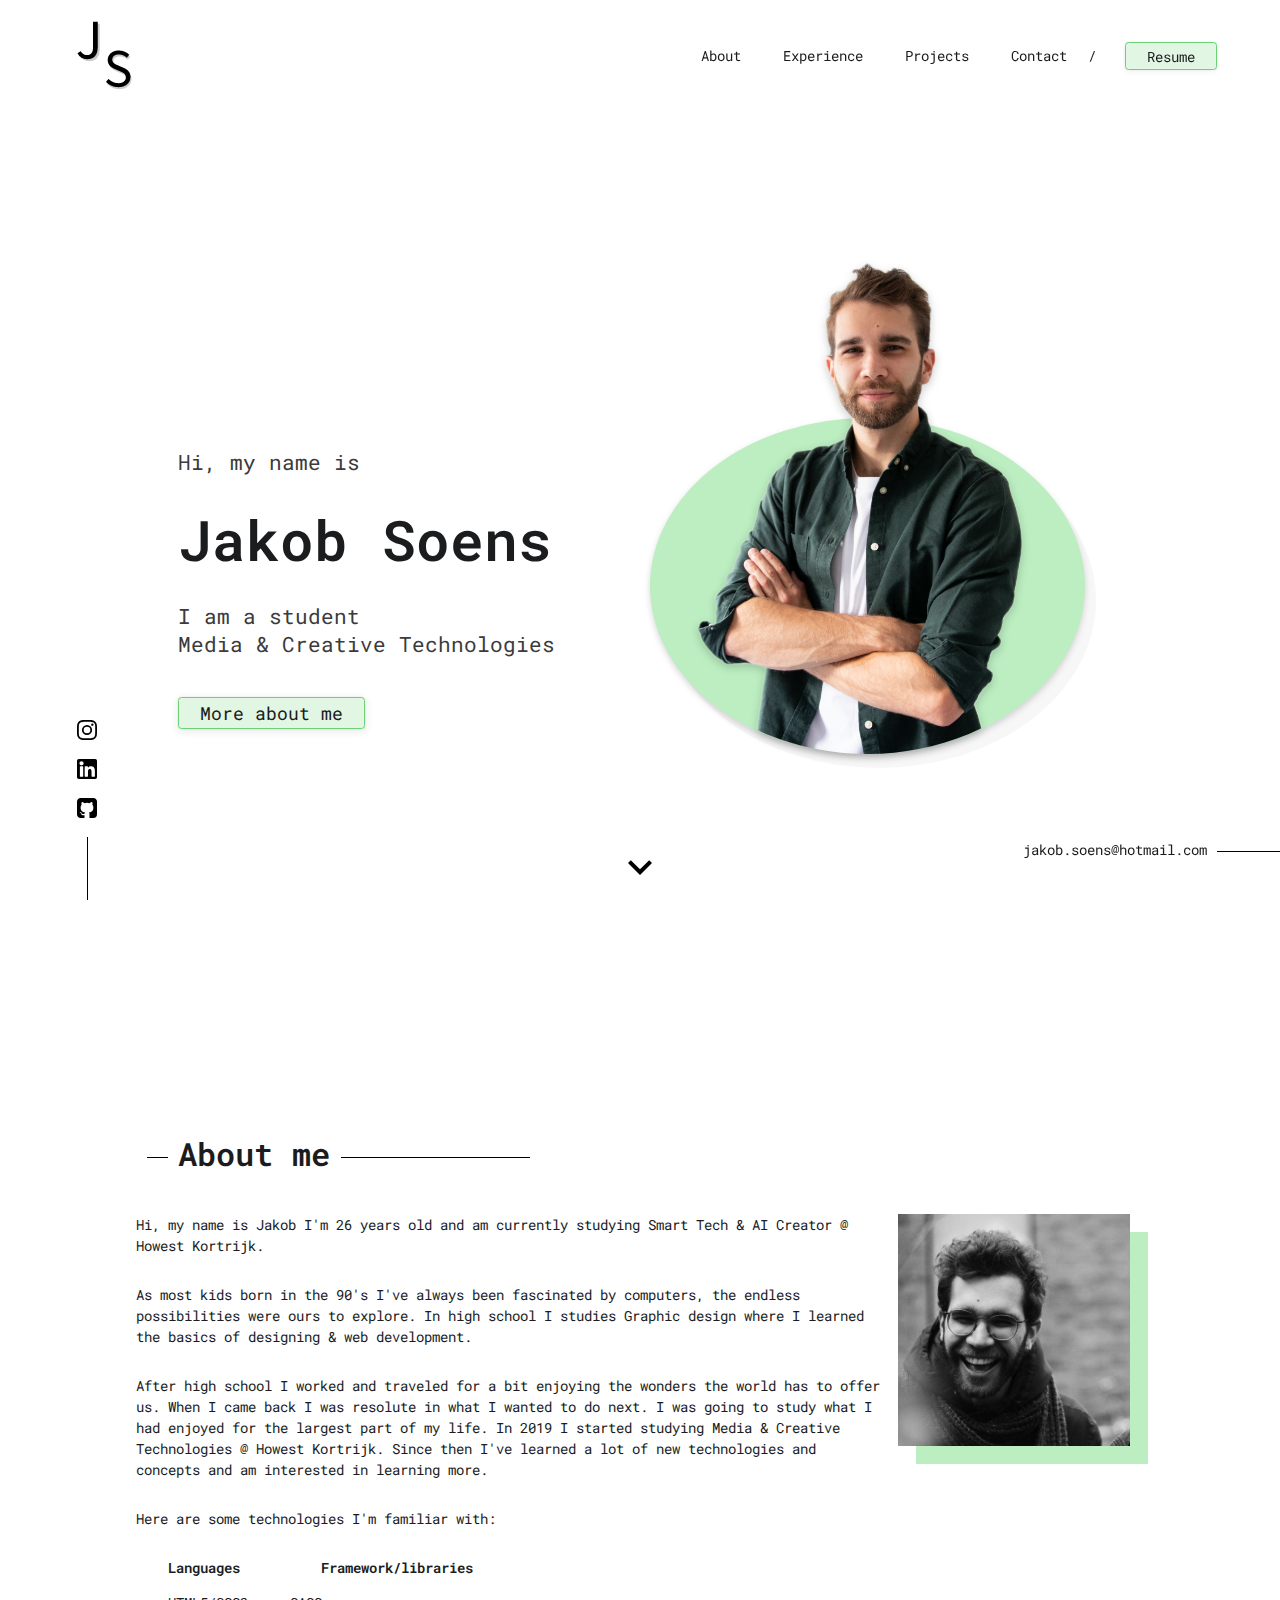
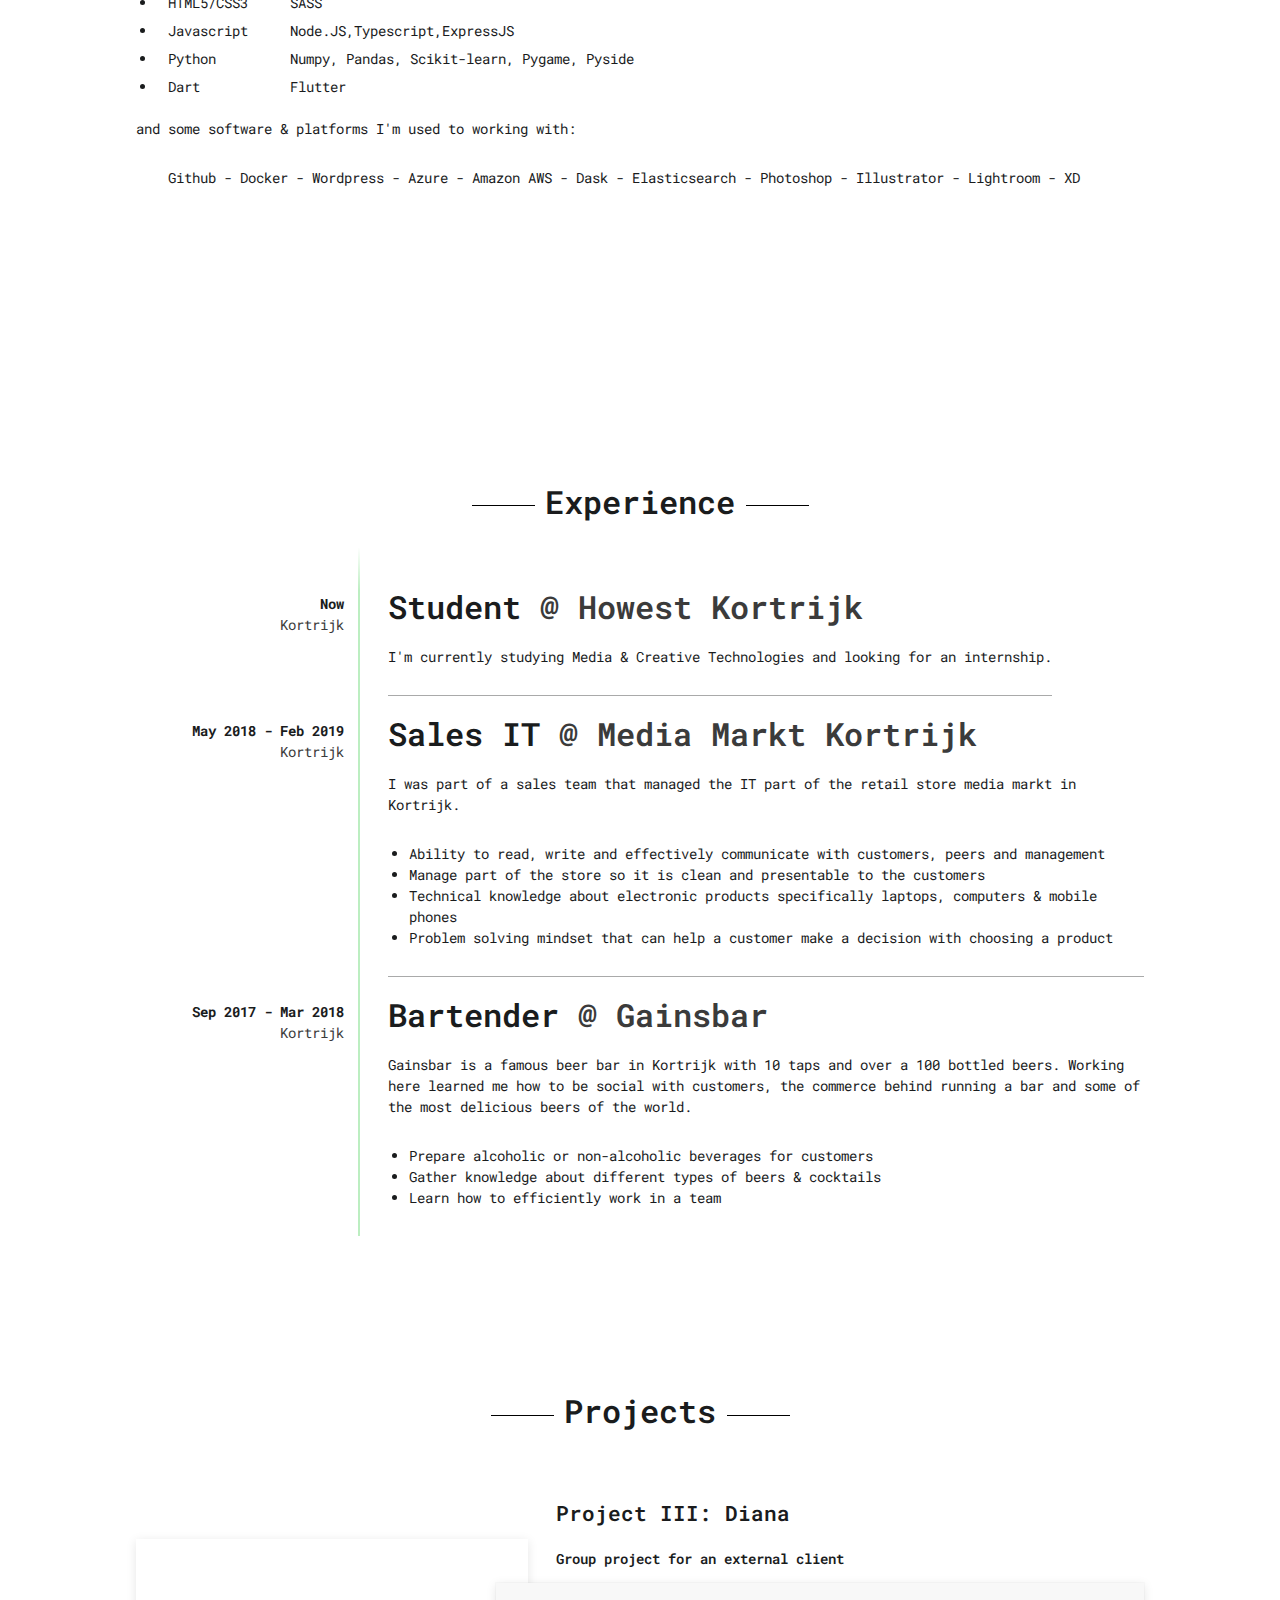
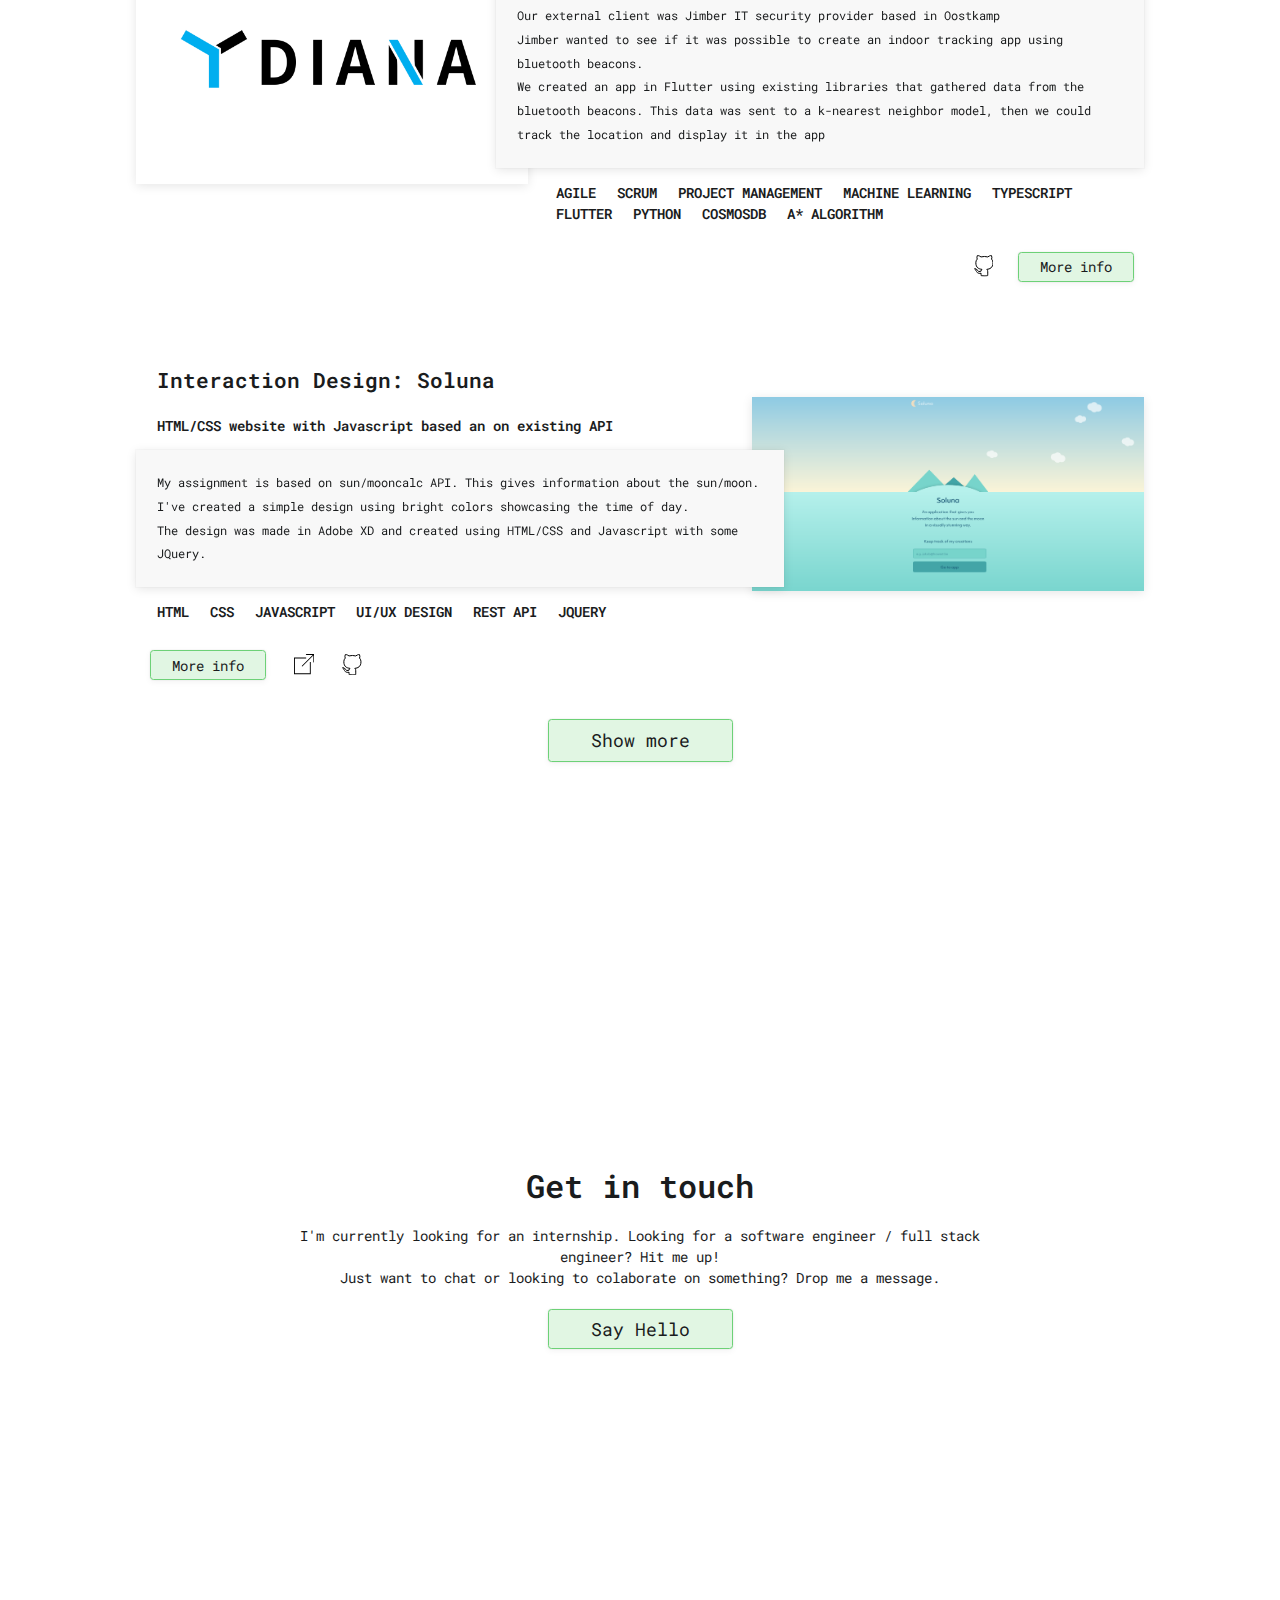
==== commit 4633bf03: "FIN: MVP finished creating issues for bugs" ====
--- a/index.html
+++ b/index.html
@@ -136,7 +136,7 @@
         <div class="c-app__header">
             <header class="c-header u-max-width-xl">
                 <div class="c-header__photo">
-                    <img src="assets/img/zelfportret-web-I.png" alt="self-portrait">
+                    <img class="c-header__photo--link" src="assets/img/zelfportret-web-I.png" alt="self-portrait">
                 </div>
                 <div class="c-header__text">
                     <h3 class="c-header__subtitle">Hi, my name is</h3>
@@ -375,18 +375,24 @@
                                     <path id="Path_19" class='c-links__stroke' data-name="Path 19" d="M147.18,410.155c0-.319-.012-1.164-.018-2.286-3.737.812-4.526-1.8-4.526-1.8a3.559,3.559,0,0,0-1.492-1.965c-1.22-.834.092-.817.092-.817a2.821,2.821,0,0,1,2.058,1.384,2.861,2.861,0,0,0,3.91,1.117,2.872,2.872,0,0,1,.853-1.8c-2.983-.339-6.12-1.491-6.12-6.64a5.194,5.194,0,0,1,1.383-3.605,4.827,4.827,0,0,1,.132-3.556s1.128-.361,3.694,1.377a12.741,12.741,0,0,1,6.727,0c2.565-1.739,3.691-1.377,3.691-1.377a4.828,4.828,0,0,1,.134,3.556,5.185,5.185,0,0,1,1.381,3.605c0,5.162-3.142,6.3-6.135,6.63a3.208,3.208,0,0,1,.912,2.489c0,1.8-.016,3.246-.016,3.686C153.841,410.514,147.18,410.511,147.18,410.155Z" transform="translate(-140.11 -389.631)" fill="#fff" stroke="#2e2e2e" stroke-width="1" fill-rule="evenodd"/>
                                 </svg>
                             </a>
-                            <a href="#" class="c-button u-margin-lr-sm">More info</a>
+                            <a href="working.html" class="c-button u-margin-lr-sm">More info</a>
     
                         </div>
                     </div>
                     <!-- Interaction Design -->
                     <div class="c-projects__content c-project__content--inverse">
+                        <div class="c-projects__image c-project__image--inverse">
+                            
+                            <img class="c-image c-image--main" src="assets/img/Interaction-Design-2.png" alt="Interaction-Design Image 1">
+                            <img class="c-image c-image--hidden" src="assets/img/Interaction-Design-1.png" alt="Interaction-Design Image 2">
+                        </div>
                         <div class="c-projects__main">
                             <h3 class="u-ml-lg">Interaction Design: Soluna </h3>
                             <h4 class="u-ml-lg">
                                 HTML/CSS website with Javascript based an on existing API 
     
                             </h4>
+                            
                             <div class="c-projects__textbox c-projects__textbox--inverse">
                                 <p class="c-projects__text">
                                     My assignment is based on sun/mooncalc API. This gives information about the sun/moon.
@@ -416,13 +422,9 @@
                                 </li>
                             </ul>
                         </div>
-                        <div class="c-projects__image">
-                            
-                            <img class="c-image c-image--main" src="assets/img/Interaction-Design-2.png" alt="Interaction-Design Image 1">
-                            <img class="c-image c-image--hidden" src="assets/img/Interaction-Design-1.png" alt="Interaction-Design Image 2">
-                        </div>
+                        
                         <div class="c-projects__links">
-                            <a href="#" class="c-button u-margin-lr-md">More info</a>
+                            <a href="working.html" class="c-button u-margin-lr-md">More info</a>
                             <a href="jakobsoens.be/Soluna"  class="u-margin-lr-md c-links">
                                 <svg class="c-links__svg" id="export-document" xmlns="http://www.w3.org/2000/svg" width="20.265" height="20.264" viewBox="0 0 20.265 20.264">
                                     <g id="Group_35"  data-name="Group 35">
@@ -450,7 +452,7 @@
                         <!-- Project II -->
                         <div class="c-projects__content">
                             <div class="c-projects__image">
-                                <!-- <div class="c-image c-image--overlay">test</div> -->
+                                
                                 <img class="c-image c-image--main" src="assets/img/project-II-2.png" alt="Project-I Image 1">
                                 <img class="c-image c-image--hidden" src="assets/img/project-II-1.png" alt="Interaction-Design">
                             </div>
@@ -514,12 +516,16 @@
                                         </g>
                                     </svg>
                                 </a> -->
-                                <a href="#" class="c-button u-margin-lr-sm">More info</a>
+                                <a href="working.html" class="c-button u-margin-lr-sm">More info</a>
         
                             </div>
                         </div>
                         <!-- DP -->
                         <div class="c-projects__content c-project__content--inverse">
+                            <div class="c-projects__image c-project__image--inverse">
+                                <img src="assets/img/DP-1.png" alt="Device Programming-1">
+                                <img class="c-image c-image--hidden" src="assets/img/DP-2.png" alt="Device Programming-2">
+                            </div>
                             <div class="c-projects__main">
                                 <h3 class="u-ml-lg">Device Programming: The Cat Encyclopedia </h3>
                                 <h4 class="u-ml-lg">
@@ -553,13 +559,9 @@
                                     </li>
                                 </ul>
                             </div>
-                            <div class="c-projects__image c-project__image--inverse">
-                                <img src="assets/img/DP-1.png" alt="Interaction-Design Image 1">
-                                <img class="c-image c-image--hidden" src="assets/img/DP-2.png" alt="Interaction-Design">
-    
-                            </div>
+                            
                             <div class="c-projects__links">
-                                <a href="#" class="c-button u-margin-lr-md">More info</a>
+                                <a href="working.html" class="c-button u-margin-lr-md">More info</a>
                                                         
                                 <a href="https://github.com/SoensJakob/TheCatApi" class="u-margin-lr-md c-links">
                                     <svg class="c-links__svg" xmlns="http://www.w3.org/2000/svg" width="19.47" height="21.292" viewBox="0 0 19.47 21.292">
@@ -616,12 +618,17 @@
                                         </g>
                                     </svg>
                                 </a> -->
-                                <a href="#" class="c-button u-margin-lr-sm">More info</a>
+                                <a href="working.html" class="c-button u-margin-lr-sm">More info</a>
         
                             </div>
                         </div>
                         <!-- Project I -->
                         <div class="c-projects__content c-project__content--inverse">
+                            <div class="c-projects__image c-project__image--inverse">
+                                <img src="assets/img/project-I-1.png" alt="Project-I 1">
+                                <img class="c-image c-image--hidden" src="assets/img/project-I-2.png" alt="Project-I 2">
+    
+                            </div>
                             <div class="c-projects__main">
                                 <h3 class="u-ml-lg">Project I: Sleep Easy </h3>
                                 <h4 class="u-ml-lg">
@@ -655,13 +662,9 @@
                                     </li>
                                 </ul>
                             </div>
-                            <div class="c-projects__image c-project__image--inverse">
-                                <img src="assets/img/project-I-1.png" alt="Interaction-Design Image 1">
-                                <img class="c-image c-image--hidden" src="assets/img/project-I-2.png" alt="Interaction-Design">
-    
-                            </div>
+                            
                             <div class="c-projects__links">
-                                <a href="#" class="c-button u-margin-lr-md">More info</a>
+                                <a href="working.html" class="c-button u-margin-lr-md">More info</a>
                                 <a href="#"  class="u-margin-lr-md c-links">
                                     <svg class="c-links__svg" id="export-document" xmlns="http://www.w3.org/2000/svg" width="20.265" height="20.264" viewBox="0 0 20.265 20.264">
                                         <g id="Group_35"  data-name="Group 35">
--- a/css/screen.css
+++ b/css/screen.css
@@ -164,7 +164,7 @@
   margin: 0 0 var(--global-whitespace-md);
 }
 
-@media (max-width: 576px) {
+@media (max-width: 768px) {
   h1 {
     font-size: 3.5rem;
     margin: 0 0 var(--global-whitespace-lg);
@@ -319,7 +319,7 @@
   width: 100%;
 }
 
-@media (max-width: 576px) {
+@media (max-width: 768px) {
   .o-container {
     padding: var(--global-whitespace-sm) var(--global-whitespace-xxl);
   }
@@ -459,7 +459,7 @@
 }
 
 
-@media (max-width: 576px) {
+@media (max-width: 768px) {
   .c-app__topbar {
     display: grid;
     grid-template-columns: 1fr 1fr;
@@ -521,7 +521,7 @@
   margin-right:0;
 }
 
-@media (max-width: 576px) {
+@media (max-width: 768px) {
 
 
   .c-nav__list {
@@ -599,7 +599,7 @@
   box-shadow: var(--global-box-shadow-lg);
 }
 
-@media (max-width: 576px) {
+@media (max-width: 768px) {
   .c-header {
     display: block;
   }
@@ -610,6 +610,11 @@
   .c-header__subtitle {
     margin:0 0 var(--global-whitespace-md);
   }
+  .c-header__photo--link {
+    display: block;
+    margin:0 auto;
+    width: 80%;
+  }
 }
 
 /*
@@ -638,7 +643,7 @@
   margin: 0;
 }
 
-@media (max-width: 576px) {
+@media (max-width: 768px) {
   .c-title {
     justify-content: center;
   }
@@ -667,7 +672,7 @@
   width: calc(var(--global-whitespace-xxxl) * 3);
 }
 
-@media (max-width: 576px) {
+@media (max-width: 768px) {
 
   .c-line--sm {
     width: var(--global-whitespace-xxxl);
@@ -700,7 +705,7 @@
   box-shadow: 18px 18px 0px var(--global-color-alpha-light);
 }
 
-@media (max-width: 576px) {
+@media (max-width: 768px) {
   .c-content {
     display: block;
     
@@ -715,7 +720,7 @@
   .c-content__image--link {
     display: block;
     margin:0 auto;
-    width: 80%;
+    width: 60%;
   }
 
   .c-content__text {
@@ -748,7 +753,7 @@
   padding-left: var(--global-whitespace-sm);
 }
 
-@media (max-width: 576px) {
+@media (max-width: 768px) {
   .c-skills {
     display: block;
   }
@@ -794,7 +799,10 @@
   margin-left: calc(var(--global-whitespace-xl) + var(--global-baseline));
 }
 
-@media (max-width: 576px) {
+@media (max-width: 768px) {
+  .c-software {
+    text-align: center;
+  }
   .c-software__skills {
     margin-left: 0;
   }
@@ -838,7 +846,7 @@
 }
 
 
-@media (max-width: 576px) {
+@media (max-width: 768px) {
   .c-socials {
     left: 0;
   }
@@ -855,7 +863,9 @@
   margin-top:calc(var(--global-whitespace-xxl) );
   justify-content: center;
   bottom: 1%;
-  left:49%;
+  width: 48px;
+  left: 0;
+  right:0;
   margin:0 auto;
   transition: all var(--global-transition-gamma);
   z-index: 100;
@@ -896,7 +906,7 @@
 
 }
 
-@media (max-width: 576px) {
+@media (max-width: 768px) {
   .c-email {
     bottom: 120px;
     right:-110px;
@@ -955,6 +965,12 @@
   margin-bottom: 0;
 }
 
+@media (max-width: 768px) {
+  .c-experience__date {
+    margin: 0 var(--global-whitespace-md);
+  }
+}
+
 
 /*
     Component: projects
@@ -977,7 +993,10 @@
 .c-projects__label {
   position: absolute;
   bottom:-40px;
-  left:42%;
+  left:0;
+  right: 0;
+  margin: 0 auto;
+  width: 185px;
 }
 
 .c-projects__label:after {
@@ -997,7 +1016,7 @@
 
 
 .c-projects__checkbox:checked ~ .c-projects__hidden {
-  max-height: 200vh;
+  max-height: 800vh;
   overflow:visible;
 }
 
@@ -1013,6 +1032,7 @@
 
 .c-project__content--inverse {
   grid-template-columns: 6fr 4fr;
+  grid-auto-flow: dense;
 }
 
 .c-projects__image {
@@ -1029,8 +1049,13 @@
   --image-main:0;
   box-shadow:  inset var(--global-box-shadow-lg), var(--global-box-shadow-img);
 }
+
+.c-project__image--inverse {
+  grid-column: 2 / 2;
+}
 .c-project__image--inverse:hover {
   box-shadow: inset var(--global-box-shadow-lg), var(--global-box-shadow-img--inverse);
+  
 }
 
 .c-projects__textbox {
@@ -1079,9 +1104,9 @@
 }
 
 
-@media (max-width: 576px) {
+@media (max-width: 768px) {
   .c-projects__content {
-    display: grid;
+    display: block;
     grid-template-columns: 1fr;
     grid-template-rows: 1fr;
     justify-content: center;
@@ -1100,6 +1125,12 @@
 
   .c-projects__image {
     grid-column: 1;
+  }
+  .c-projects__image {
+    margin-bottom: var(--global-whitespace-md);
+  }
+  .c-projects__image:hover {
+    box-shadow:  none;
   }
 
 }
@@ -1355,7 +1386,7 @@
     USE THEM INLINE!
 */
 
-/* Extra small devices (portrait phones, less than 576px)
+/* Extra small devices (portrait phones, less than 768px)
 No media query since this is the default in mobile first design
 */
 
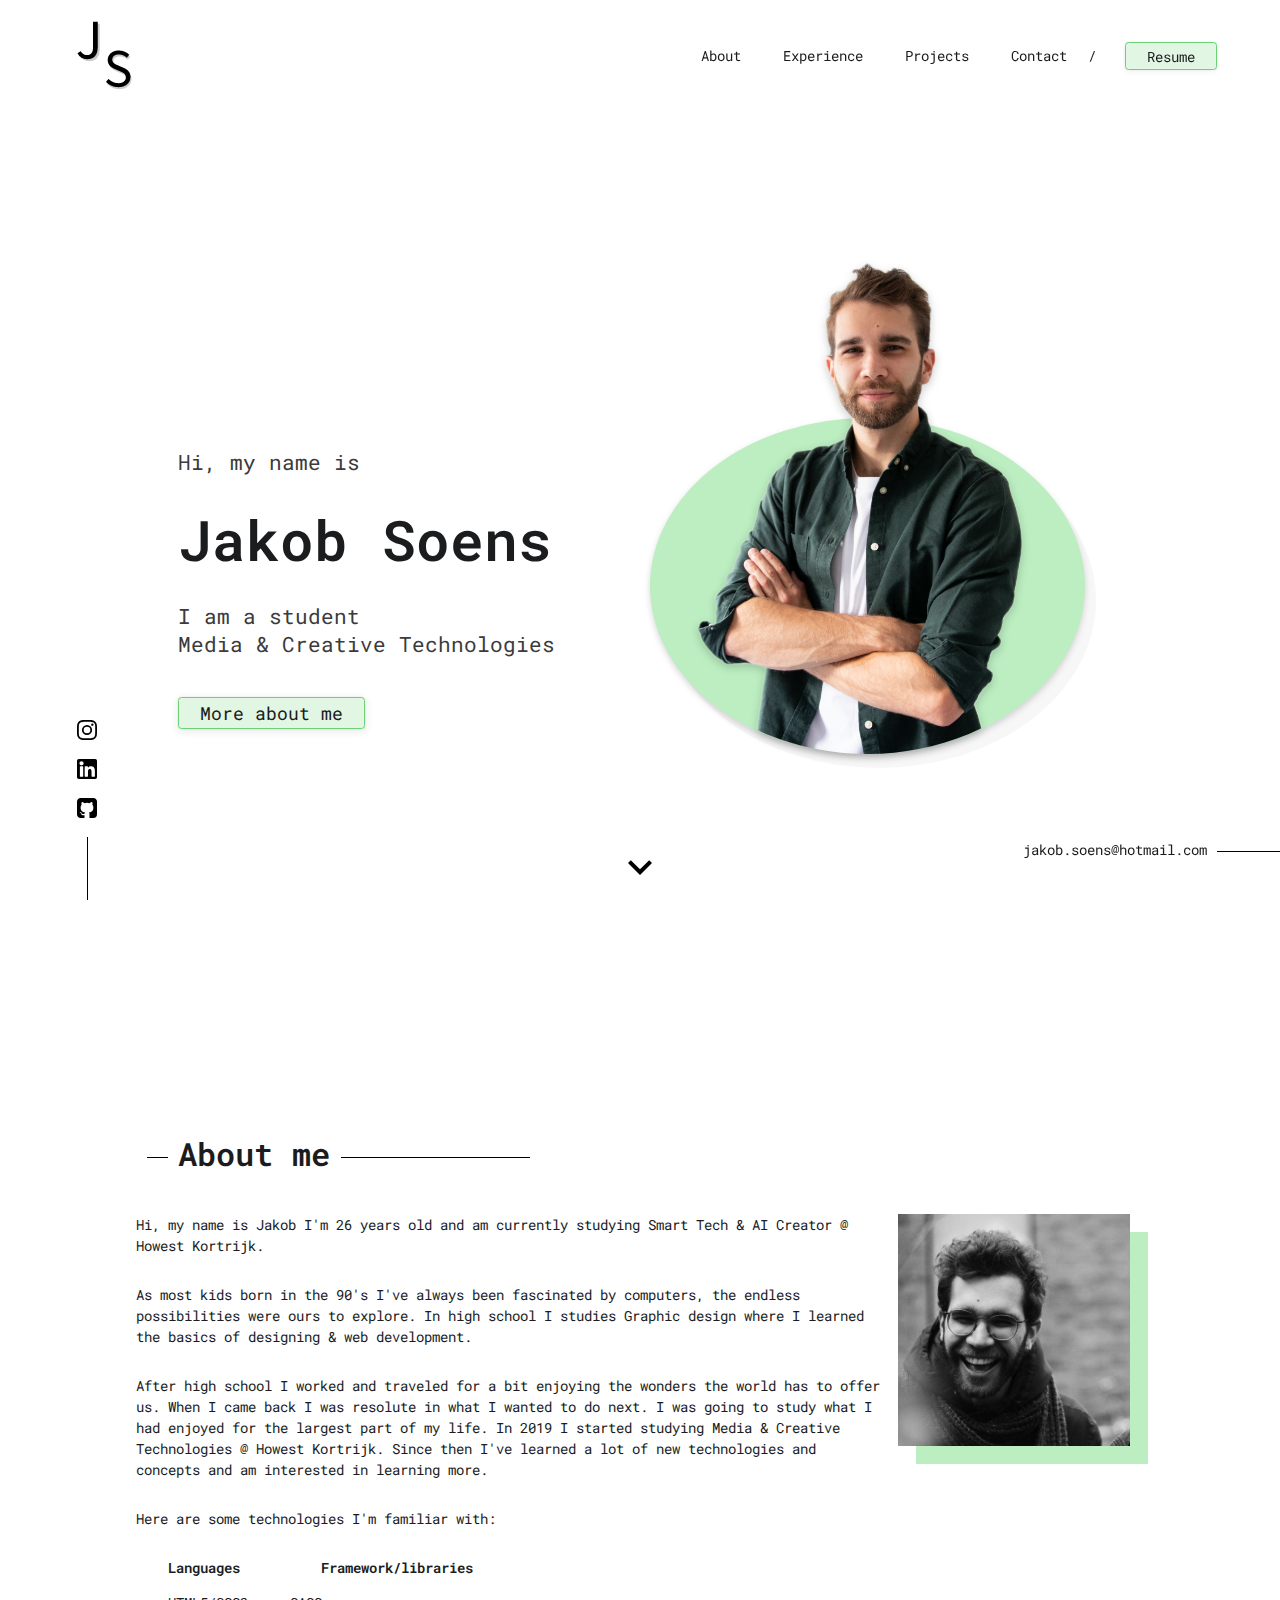
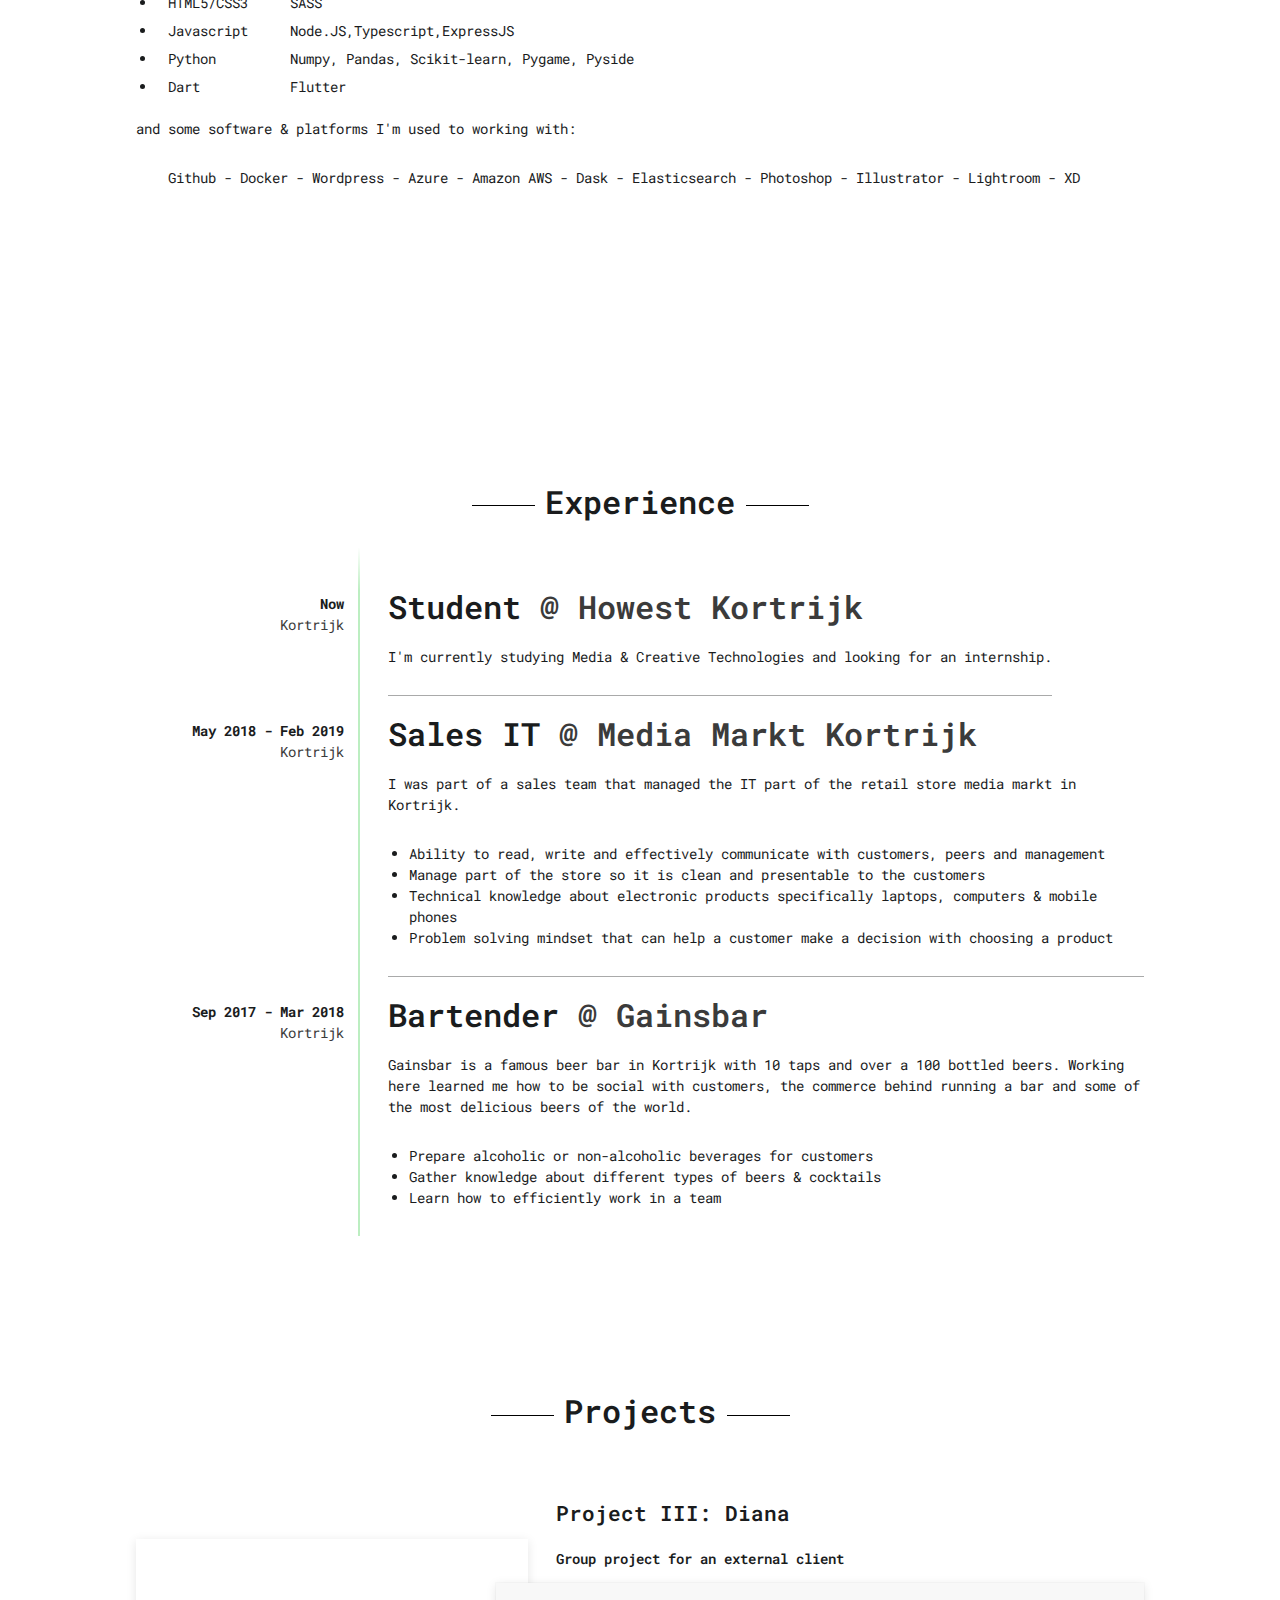
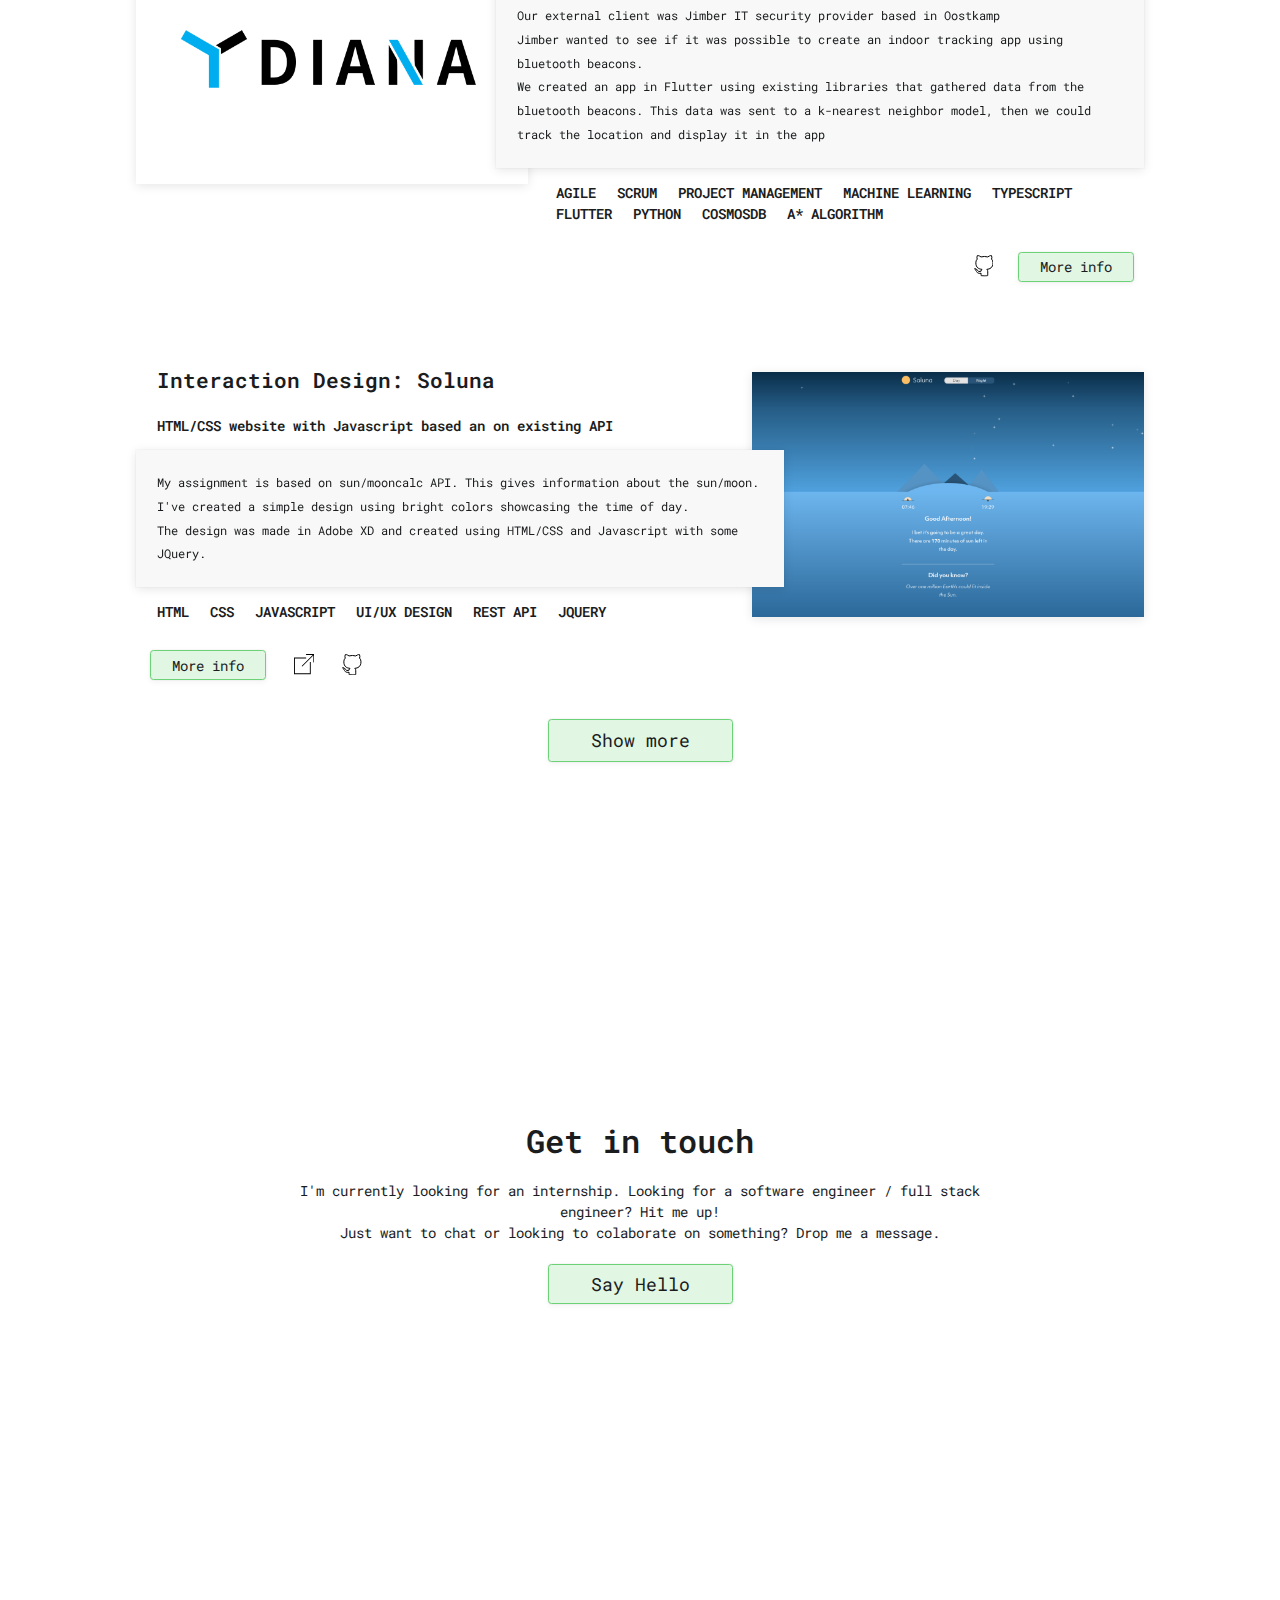
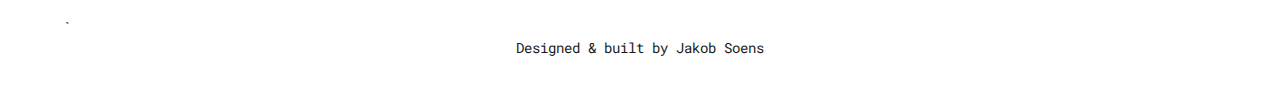
==== commit 6ce6eeba: "Fixes" ====
--- a/index.html
+++ b/index.html
@@ -320,8 +320,8 @@
                     <div class="c-projects__content">
                         <div class="c-projects__image">
                             <!-- <div class="c-image c-image--overlay">test</div> -->
-                            <img class="c-image c-image--main" src="assets/img/project-III-1.png" alt="Project-I Image 1">
-                            <img class="c-image c-image--hidden" src="assets/img/project-III-2.png" alt="Interaction-Design">
+                            <img class="c-image c-image--main" src="assets/img/project-III-1.png" alt="Project-III Image 1">
+                            <img class="c-image c-image--hidden" src="assets/img/project-III-2.png" alt="Project-III Image 2">
                         </div>
                         <div class="c-projects__main">
                             <h3>Project III: Diana</h3>
@@ -383,8 +383,8 @@
                     <div class="c-projects__content c-project__content--inverse">
                         <div class="c-projects__image c-project__image--inverse">
                             
-                            <img class="c-image c-image--main" src="assets/img/Interaction-Design-2.png" alt="Interaction-Design Image 1">
-                            <img class="c-image c-image--hidden" src="assets/img/Interaction-Design-1.png" alt="Interaction-Design Image 2">
+                            <img class="c-image c-image--main" src="assets/img/interaction-design-2.png" alt="Interaction-Design Image 1">
+                            <img class="c-image c-image--hidden" src="assets/img/interaction-design-1.png" alt="Interaction-Design Image 2">
                         </div>
                         <div class="c-projects__main">
                             <h3 class="u-ml-lg">Interaction Design: Soluna </h3>
@@ -704,6 +704,9 @@
                     Say Hello
                 </a>
             </div>
+        </div>`
+        <div class="c-contact__created">
+            Designed & built by Jakob Soens
         </div>
     </div>
     
--- a/css/screen.css
+++ b/css/screen.css
@@ -447,7 +447,7 @@
 }
 
 .c-app__contact {
-  min-height: 100vh;
+  min-height: 90vh;
   display: flex;
   justify-content: center;
   align-items: center;
@@ -704,6 +704,8 @@
 .c-content__image--link {
   box-shadow: 18px 18px 0px var(--global-color-alpha-light);
 }
+
+
 
 @media (max-width: 768px) {
   .c-content {
@@ -1202,6 +1204,15 @@
 }
 
 
+/*
+    Component: contact
+*/
+
+.c-contact__created {
+  text-align: center;
+}
+
+
 /*------------------------------------*\
 #UTILITIES
 \*------------------------------------*/
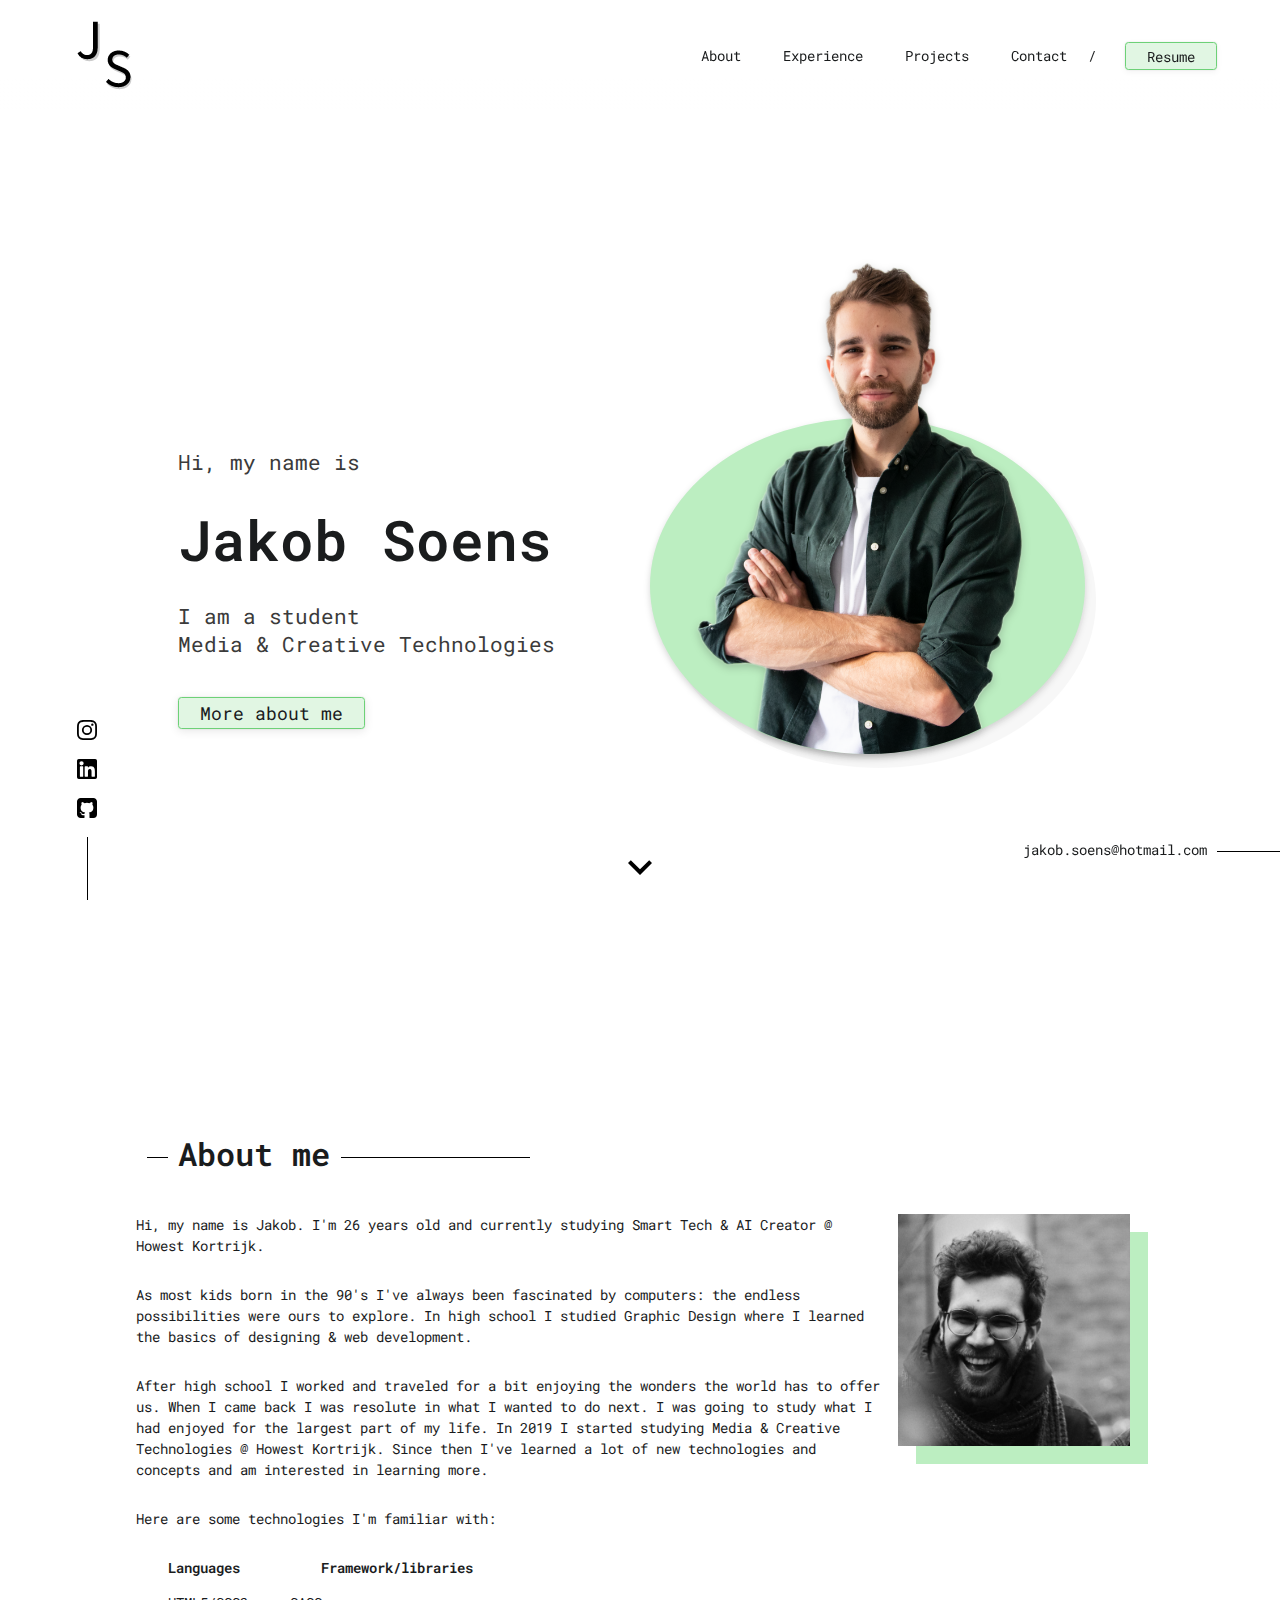
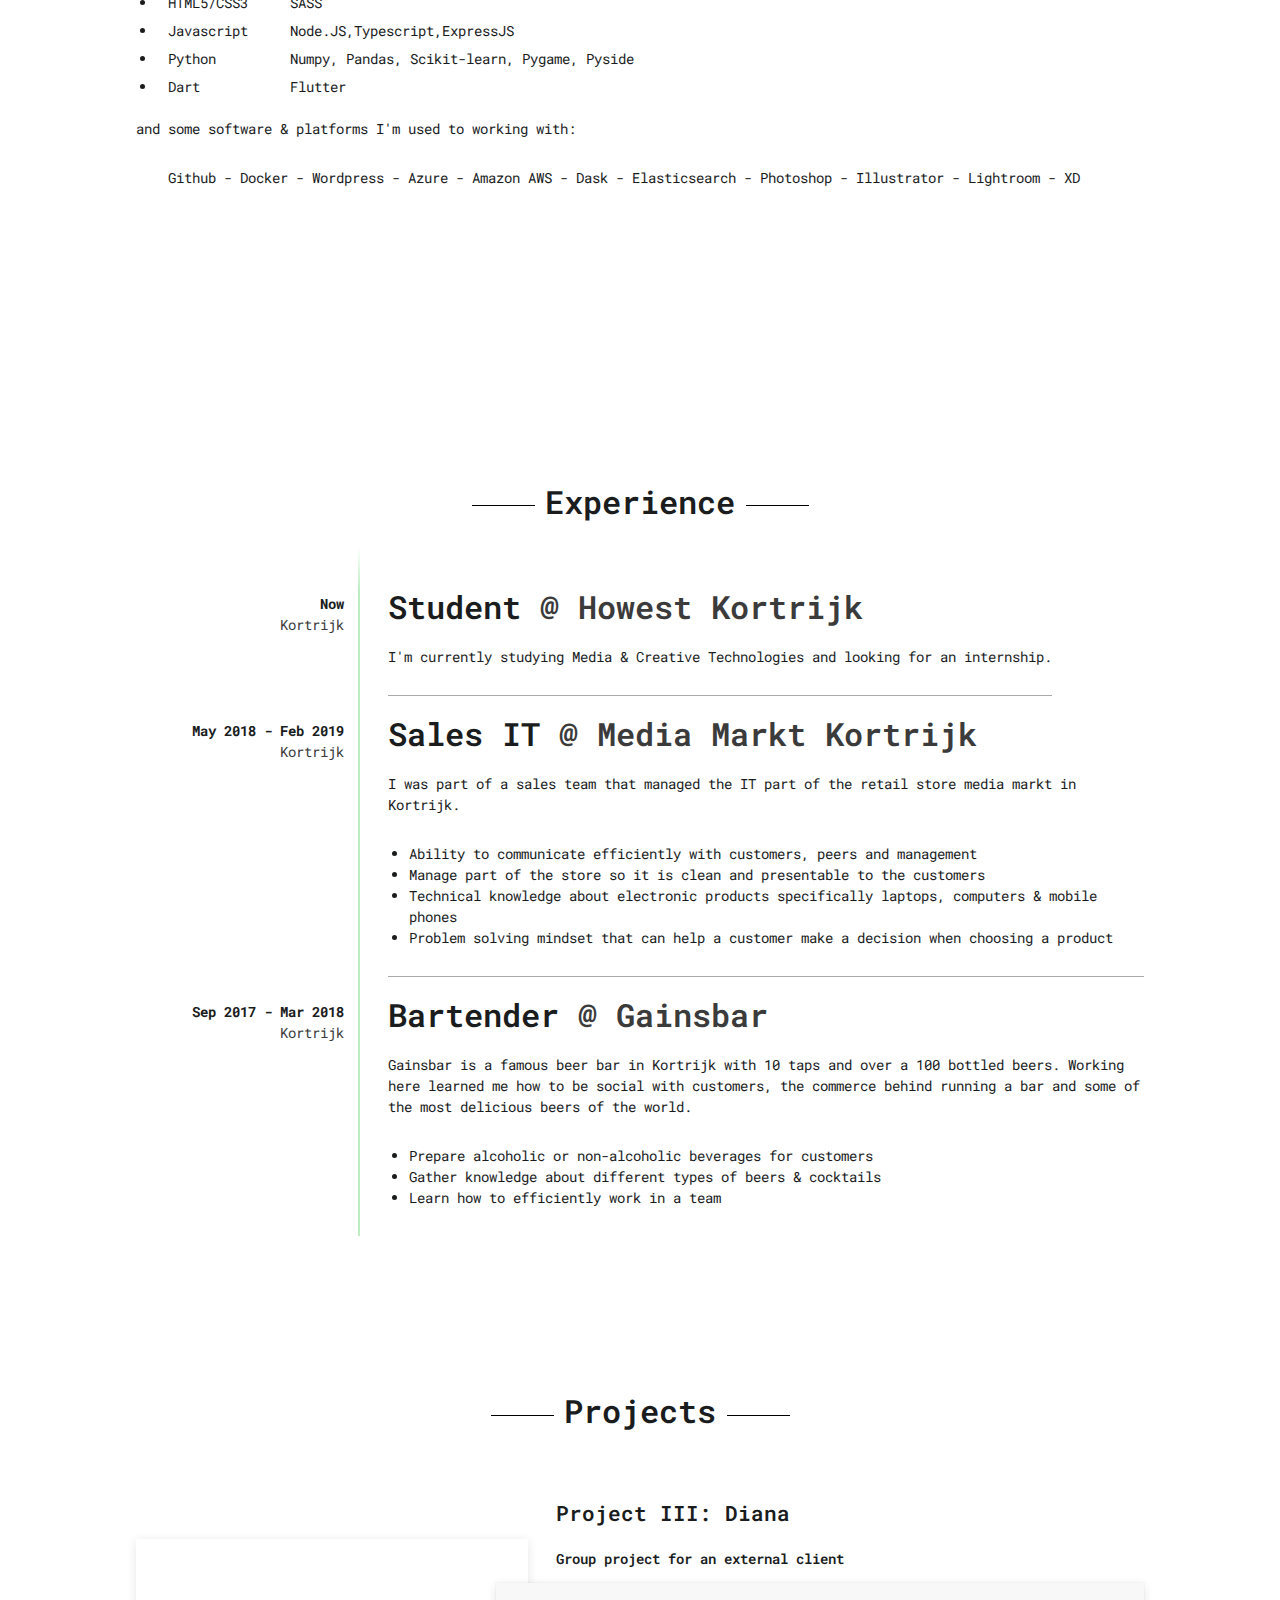
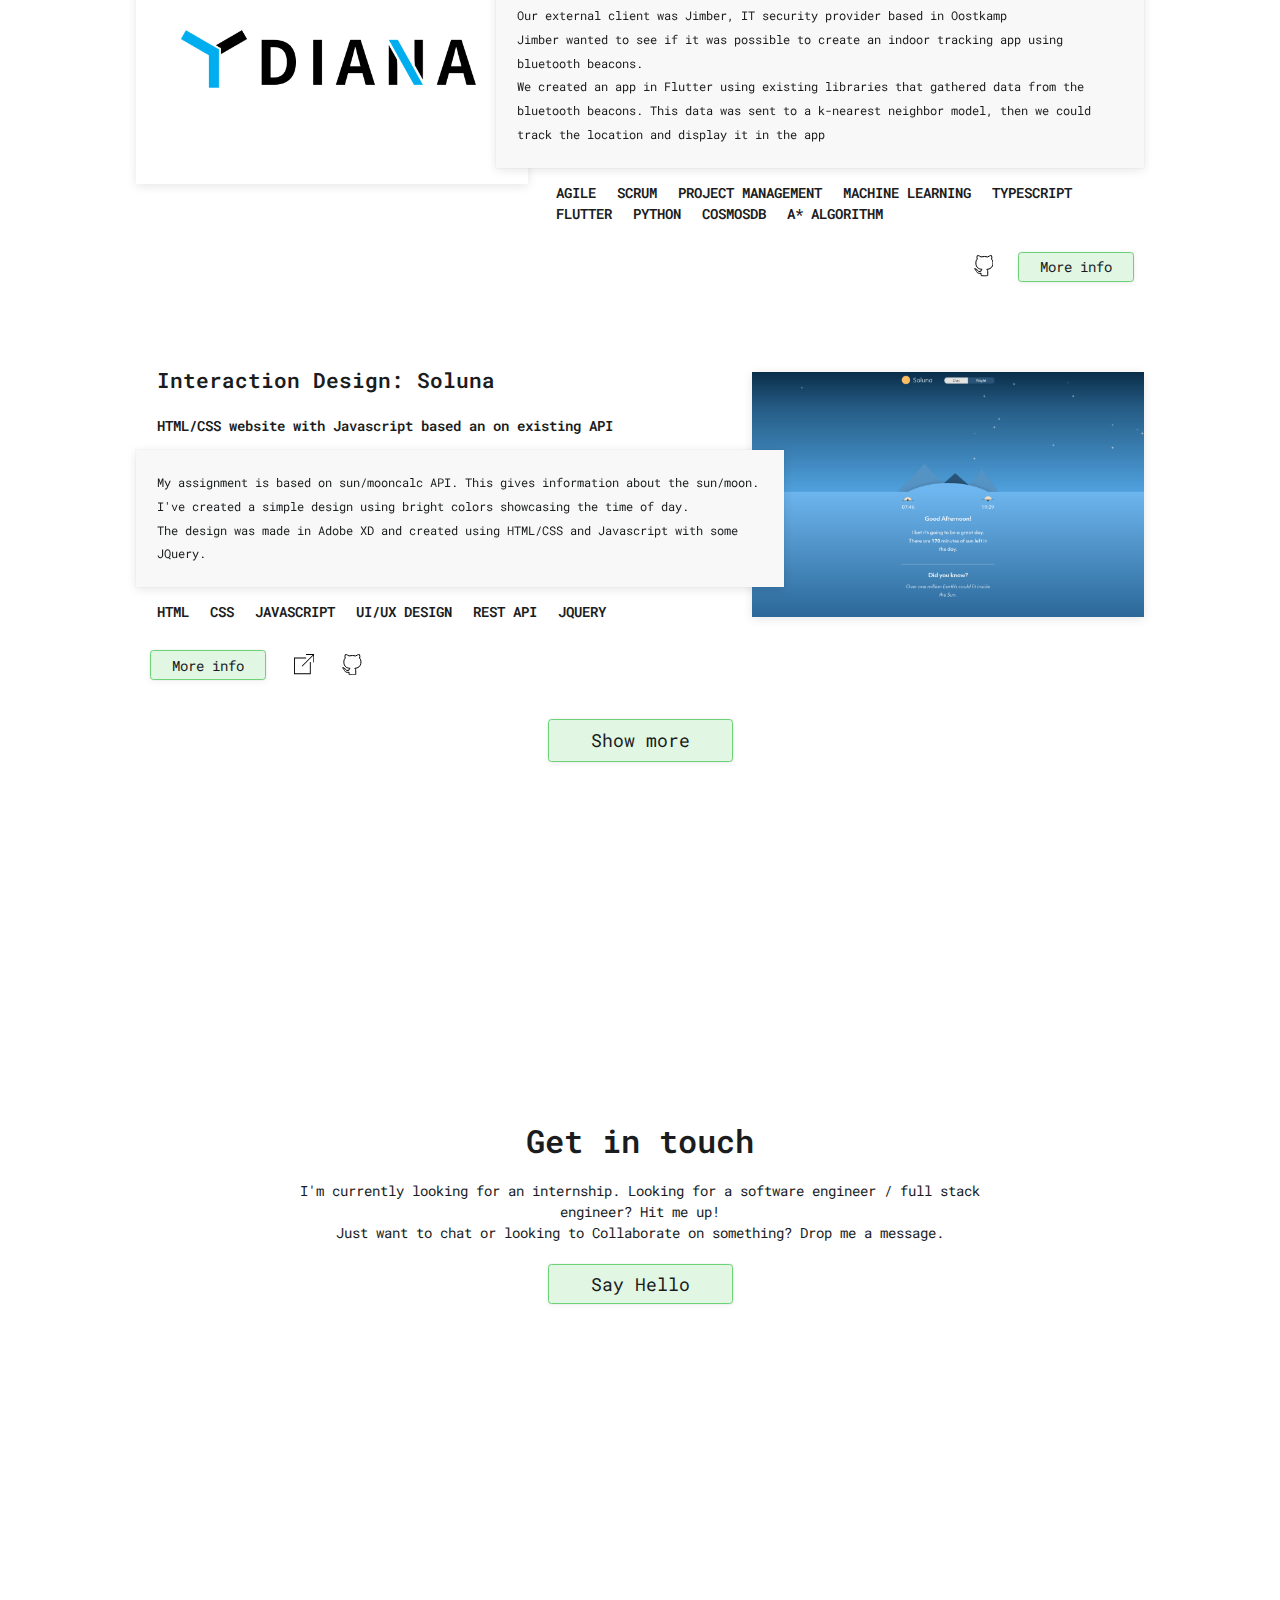
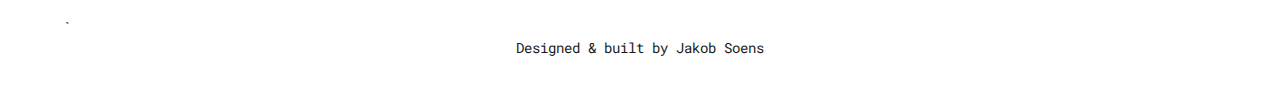
==== commit a73078d2: "BUG: language fixes" ====
--- a/index.html
+++ b/index.html
@@ -118,7 +118,7 @@
                     </a>
                     
                     <li class="c-nav__item ">
-                        <a href="assets/docs/resume.pdf" download class="c-nav__link c-nav__link--last c-button">
+                        <a href="assets/docs/resume-jakobsoens.pdf" download class="c-nav__link c-nav__link--last c-button">
                             Resume
                         </a>
                     </li>
@@ -167,11 +167,11 @@
                         <div class="c-content__text">
 
                             <p>
-                                Hi, my name is Jakob I'm 26 years old and am currently studying Smart Tech & AI Creator @ Howest Kortrijk. 
+                                Hi, my name is Jakob. I'm 26 years old and currently studying Smart Tech & AI Creator @ Howest Kortrijk. 
                             </p>
 
                             <p>
-                                As most kids born in the 90's I've always been fascinated by computers, the endless possibilities were ours to explore. In high school I studies Graphic design where I learned the basics of designing & web development.                            </p>
+                                As most kids born in the 90's I've always been fascinated by computers: the endless possibilities were ours to explore. In high school I studied Graphic Design where I learned the basics of designing & web development.                            </p>
                             <p>
                                 After high school I worked and traveled for a bit enjoying the wonders the world has to offer us. When I came back I was resolute in what I wanted to do next. I was going to study what I had enjoyed for the largest part of my life. In 2019 I started studying Media & Creative Technologies @ Howest Kortrijk. Since then I've learned a lot of new technologies  and concepts and am interested in learning more. 
                             </p>
@@ -266,7 +266,7 @@
                             </p>
                             <ul>
                                 <li>
-                                    Ability to read, write and effectively communicate with customers, peers and management
+                                    Ability to communicate efficiently with customers, peers and management
                                 </li>
                                 <li>
                                     Manage part of the store so it is clean and presentable to the customers
@@ -275,7 +275,7 @@
                                     Technical knowledge about electronic products specifically laptops, computers & mobile phones
                                 </li>
                                 <li>
-                                    Problem solving mindset that can help a customer make a decision with choosing a product
+                                    Problem solving mindset that can help a customer make a decision when choosing a product
                                 </li>
                             </ul>
                         </div>
@@ -330,7 +330,7 @@
                             </h4>
                             <div class="c-projects__textbox">
                                 <p class="c-projects__text">
-                                    Our external client was Jimber IT security provider based in Oostkamp <br>
+                                    Our external client was Jimber, IT security provider based in Oostkamp <br>
                                     Jimber wanted to see if it was possible to create an indoor tracking app using bluetooth
                                         beacons. <br>
                                     We created an app in Flutter using existing libraries that gathered data from the bluetooth 
@@ -698,7 +698,7 @@
                 </h2>
                 <p>
                     I'm currently looking for an internship. Looking for a software engineer / full stack engineer? Hit me up! <br>
-                    Just want to chat or looking to colaborate on something? Drop me a message.  
+                    Just want to chat or looking to Collaborate on something? Drop me a message.  
                 </p>
                 <a href="mailto:jakob.soens@hotmail.com" class="c-button c-button--lg">
                     Say Hello
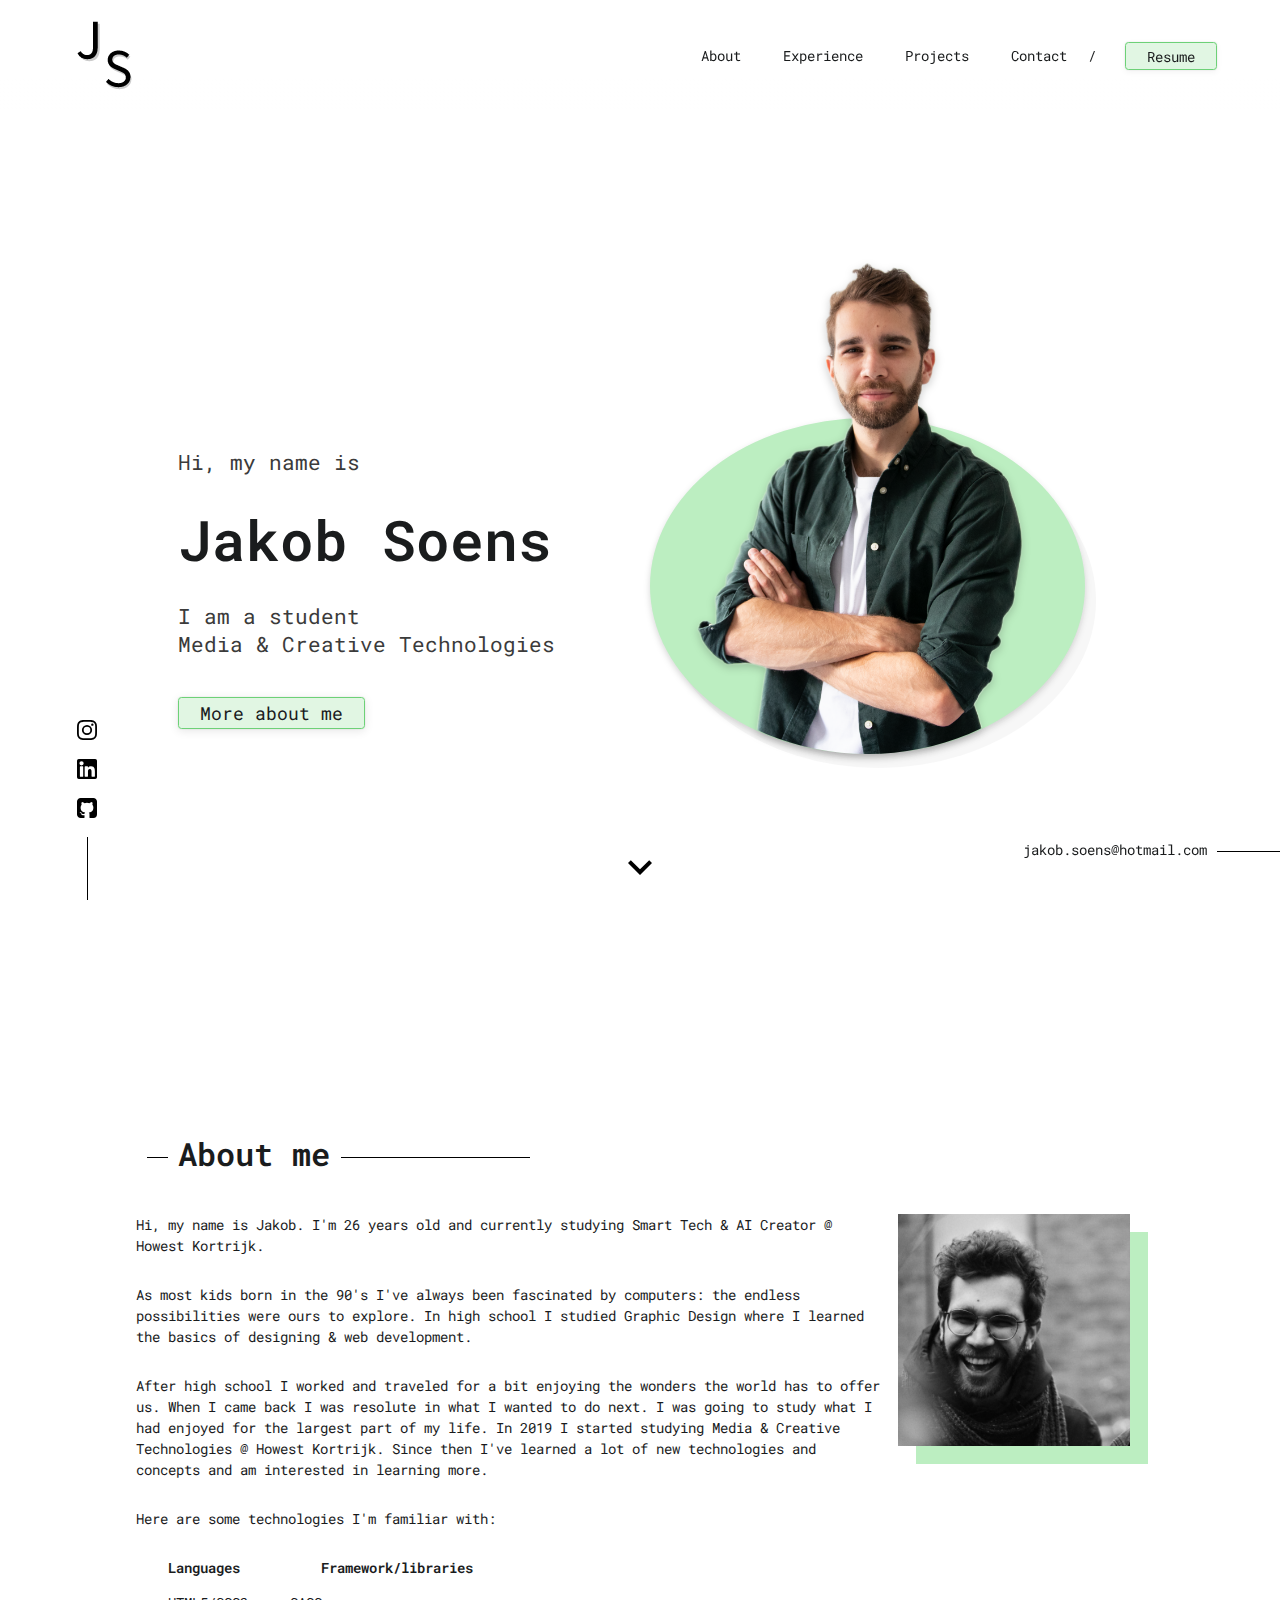
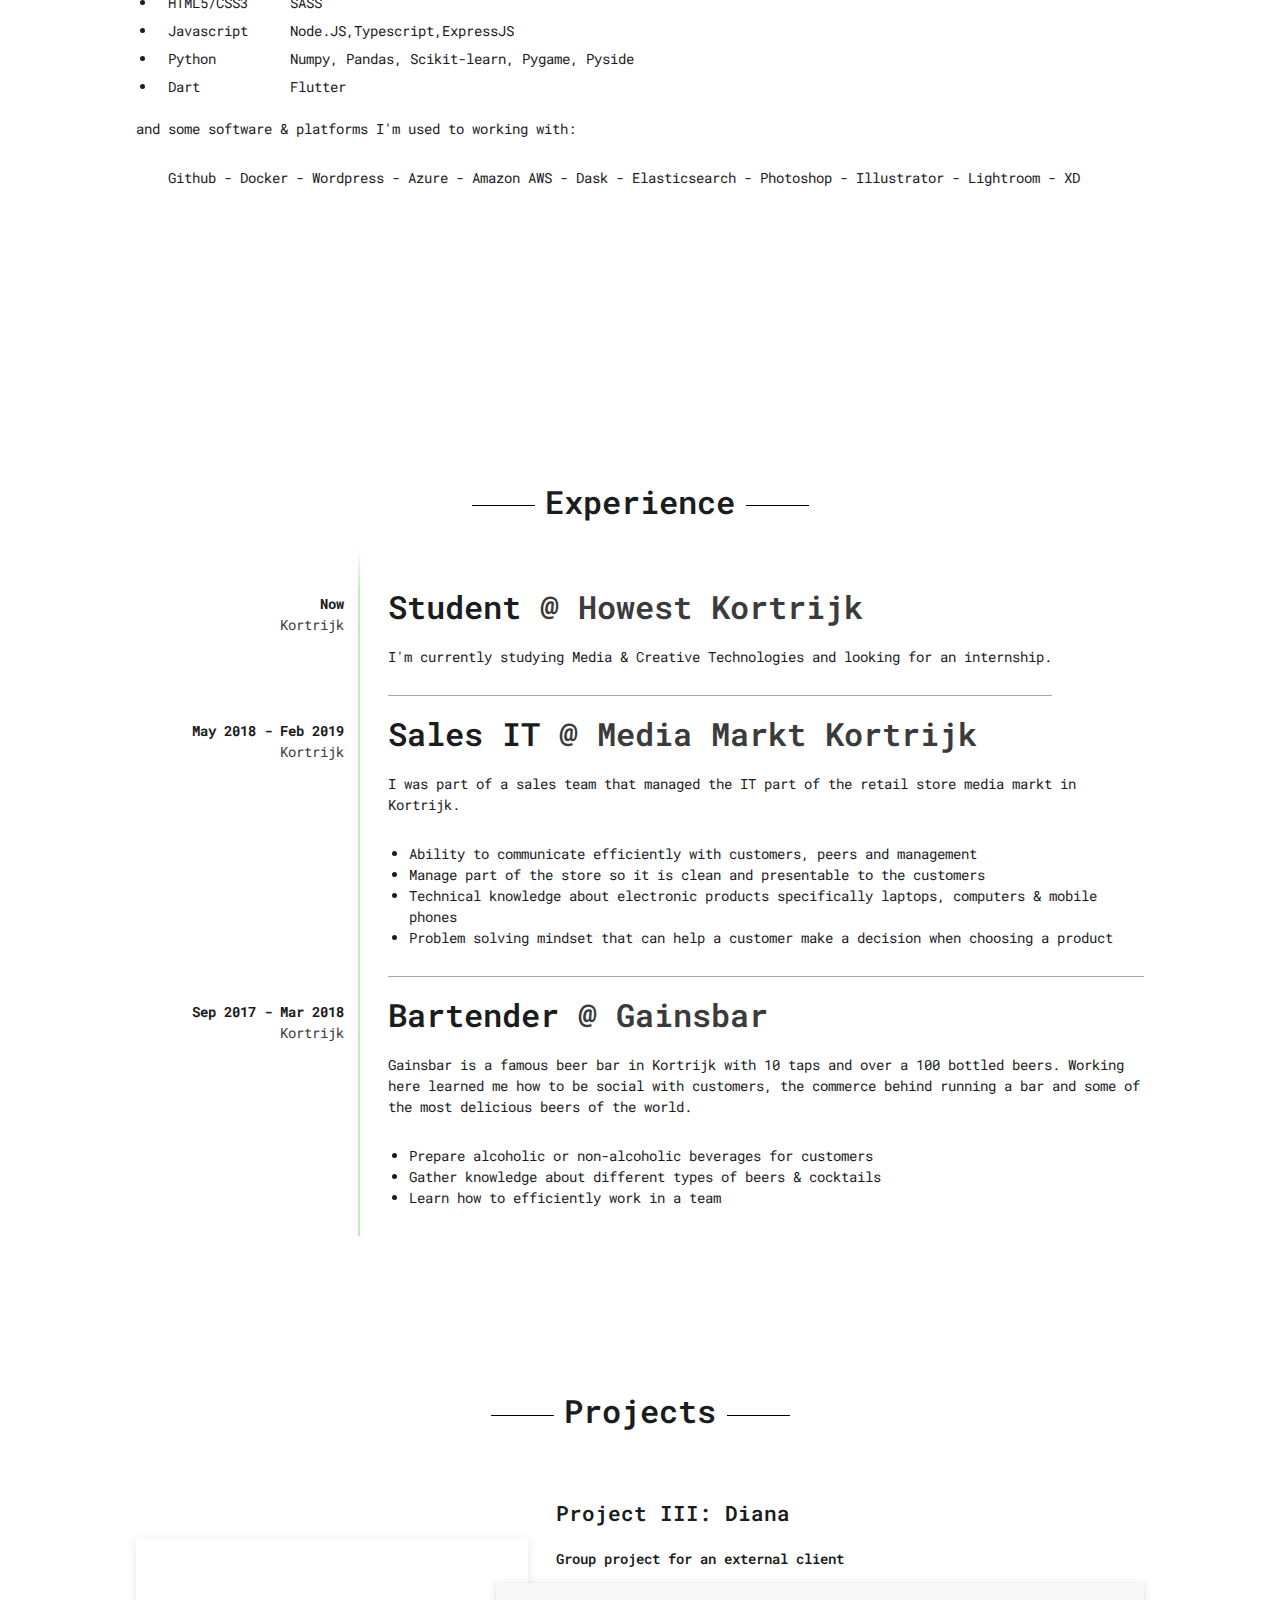
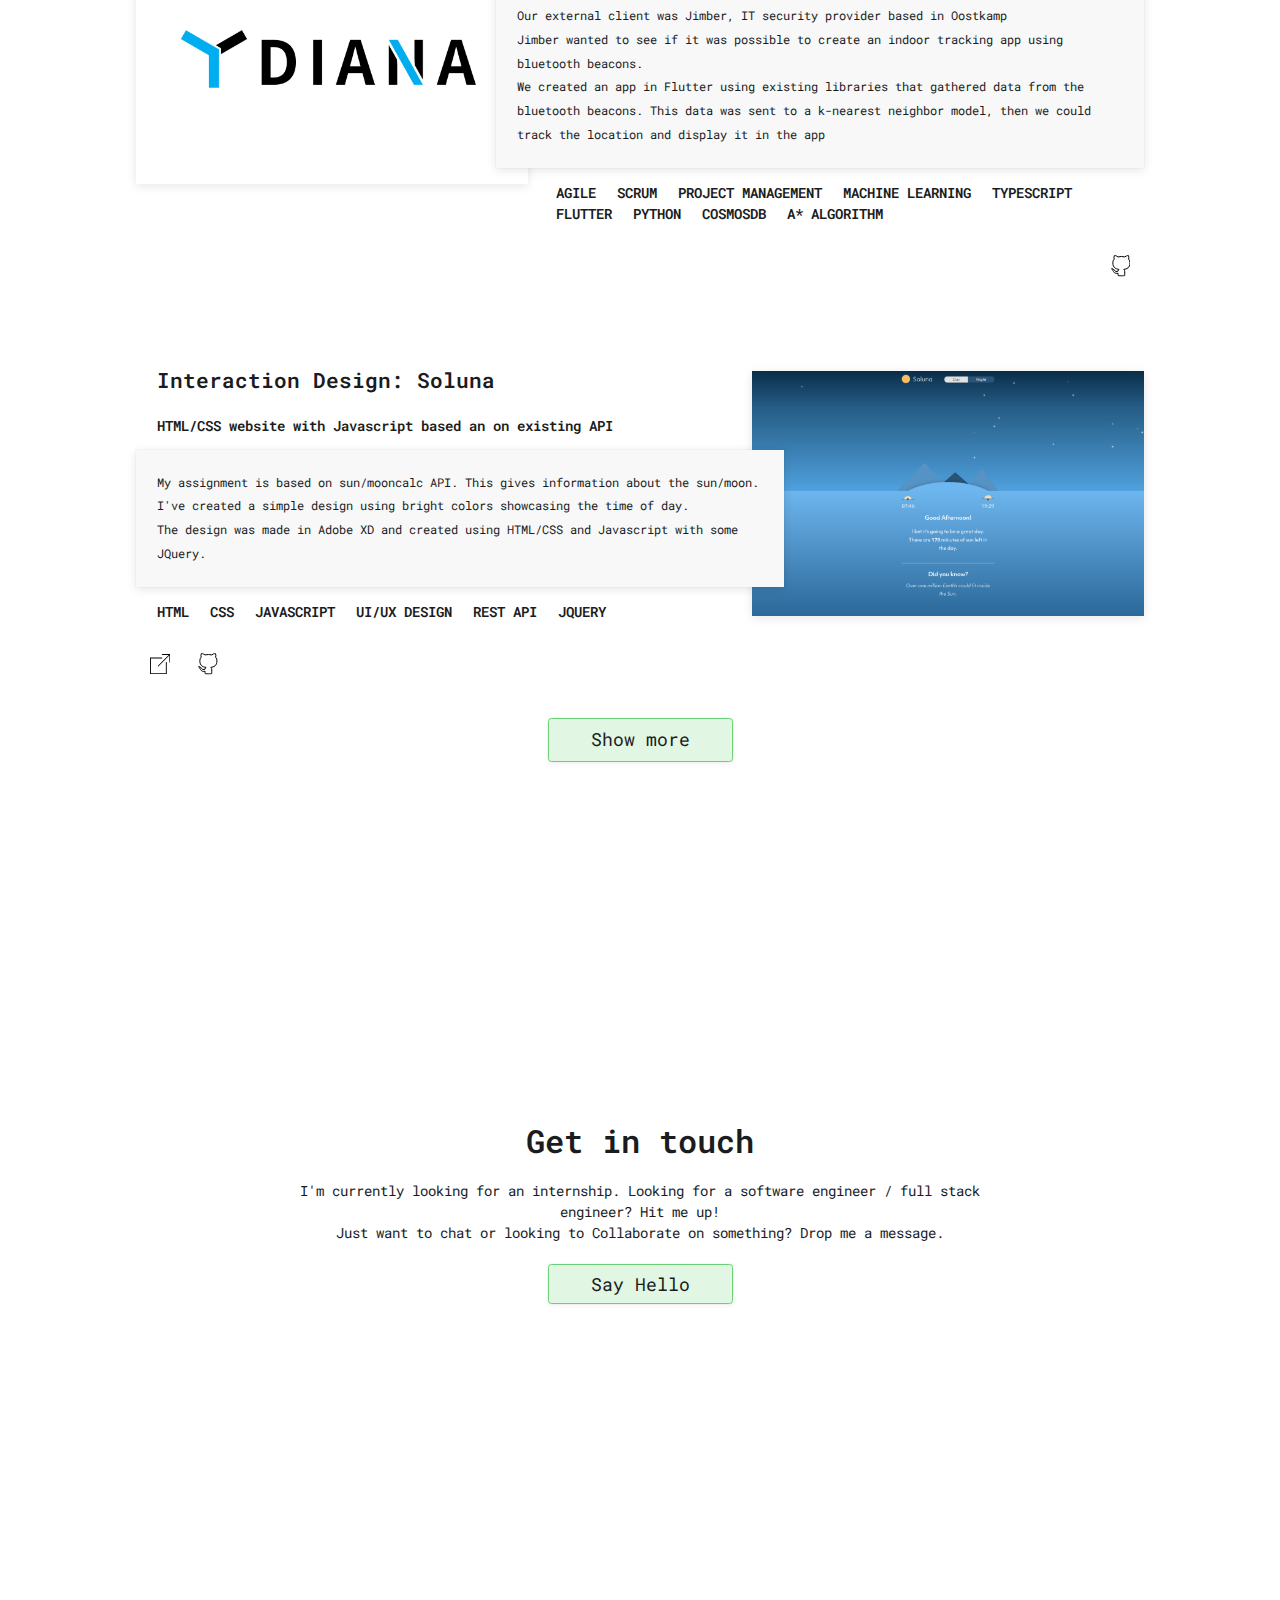
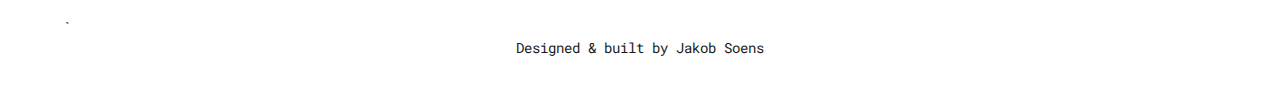
==== commit 6400a797: "BUG: z-index email" ====
--- a/index.html
+++ b/index.html
@@ -375,7 +375,7 @@
                                     <path id="Path_19" class='c-links__stroke' data-name="Path 19" d="M147.18,410.155c0-.319-.012-1.164-.018-2.286-3.737.812-4.526-1.8-4.526-1.8a3.559,3.559,0,0,0-1.492-1.965c-1.22-.834.092-.817.092-.817a2.821,2.821,0,0,1,2.058,1.384,2.861,2.861,0,0,0,3.91,1.117,2.872,2.872,0,0,1,.853-1.8c-2.983-.339-6.12-1.491-6.12-6.64a5.194,5.194,0,0,1,1.383-3.605,4.827,4.827,0,0,1,.132-3.556s1.128-.361,3.694,1.377a12.741,12.741,0,0,1,6.727,0c2.565-1.739,3.691-1.377,3.691-1.377a4.828,4.828,0,0,1,.134,3.556,5.185,5.185,0,0,1,1.381,3.605c0,5.162-3.142,6.3-6.135,6.63a3.208,3.208,0,0,1,.912,2.489c0,1.8-.016,3.246-.016,3.686C153.841,410.514,147.18,410.511,147.18,410.155Z" transform="translate(-140.11 -389.631)" fill="#fff" stroke="#2e2e2e" stroke-width="1" fill-rule="evenodd"/>
                                 </svg>
                             </a>
-                            <a href="working.html" class="c-button u-margin-lr-sm">More info</a>
+                            <!-- <a href="working.html" class="c-button u-margin-lr-sm">More info</a> -->
     
                         </div>
                     </div>
@@ -424,7 +424,7 @@
                         </div>
                         
                         <div class="c-projects__links">
-                            <a href="working.html" class="c-button u-margin-lr-md">More info</a>
+                            <!-- <a href="working.html" class="c-button u-margin-lr-md">More info</a> -->
                             <a href="jakobsoens.be/Soluna"  class="u-margin-lr-md c-links">
                                 <svg class="c-links__svg" id="export-document" xmlns="http://www.w3.org/2000/svg" width="20.265" height="20.264" viewBox="0 0 20.265 20.264">
                                     <g id="Group_35"  data-name="Group 35">
@@ -516,7 +516,7 @@
                                         </g>
                                     </svg>
                                 </a> -->
-                                <a href="working.html" class="c-button u-margin-lr-sm">More info</a>
+                                <!-- <a href="working.html" class="c-button u-margin-lr-sm">More info</a> -->
         
                             </div>
                         </div>
@@ -561,7 +561,7 @@
                             </div>
                             
                             <div class="c-projects__links">
-                                <a href="working.html" class="c-button u-margin-lr-md">More info</a>
+                                <!-- <a href="working.html" class="c-button u-margin-lr-md">More info</a> -->
                                                         
                                 <a href="https://github.com/SoensJakob/TheCatApi" class="u-margin-lr-md c-links">
                                     <svg class="c-links__svg" xmlns="http://www.w3.org/2000/svg" width="19.47" height="21.292" viewBox="0 0 19.47 21.292">
@@ -618,7 +618,7 @@
                                         </g>
                                     </svg>
                                 </a> -->
-                                <a href="working.html" class="c-button u-margin-lr-sm">More info</a>
+                                <!-- <a href="working.html" class="c-button u-margin-lr-sm">More info</a> -->
         
                             </div>
                         </div>
--- a/css/screen.css
+++ b/css/screen.css
@@ -888,6 +888,8 @@
   position: fixed;
   bottom: 40px;
   right:0;
+  z-index: 100;
+
 }
 
 .c-email__link {  
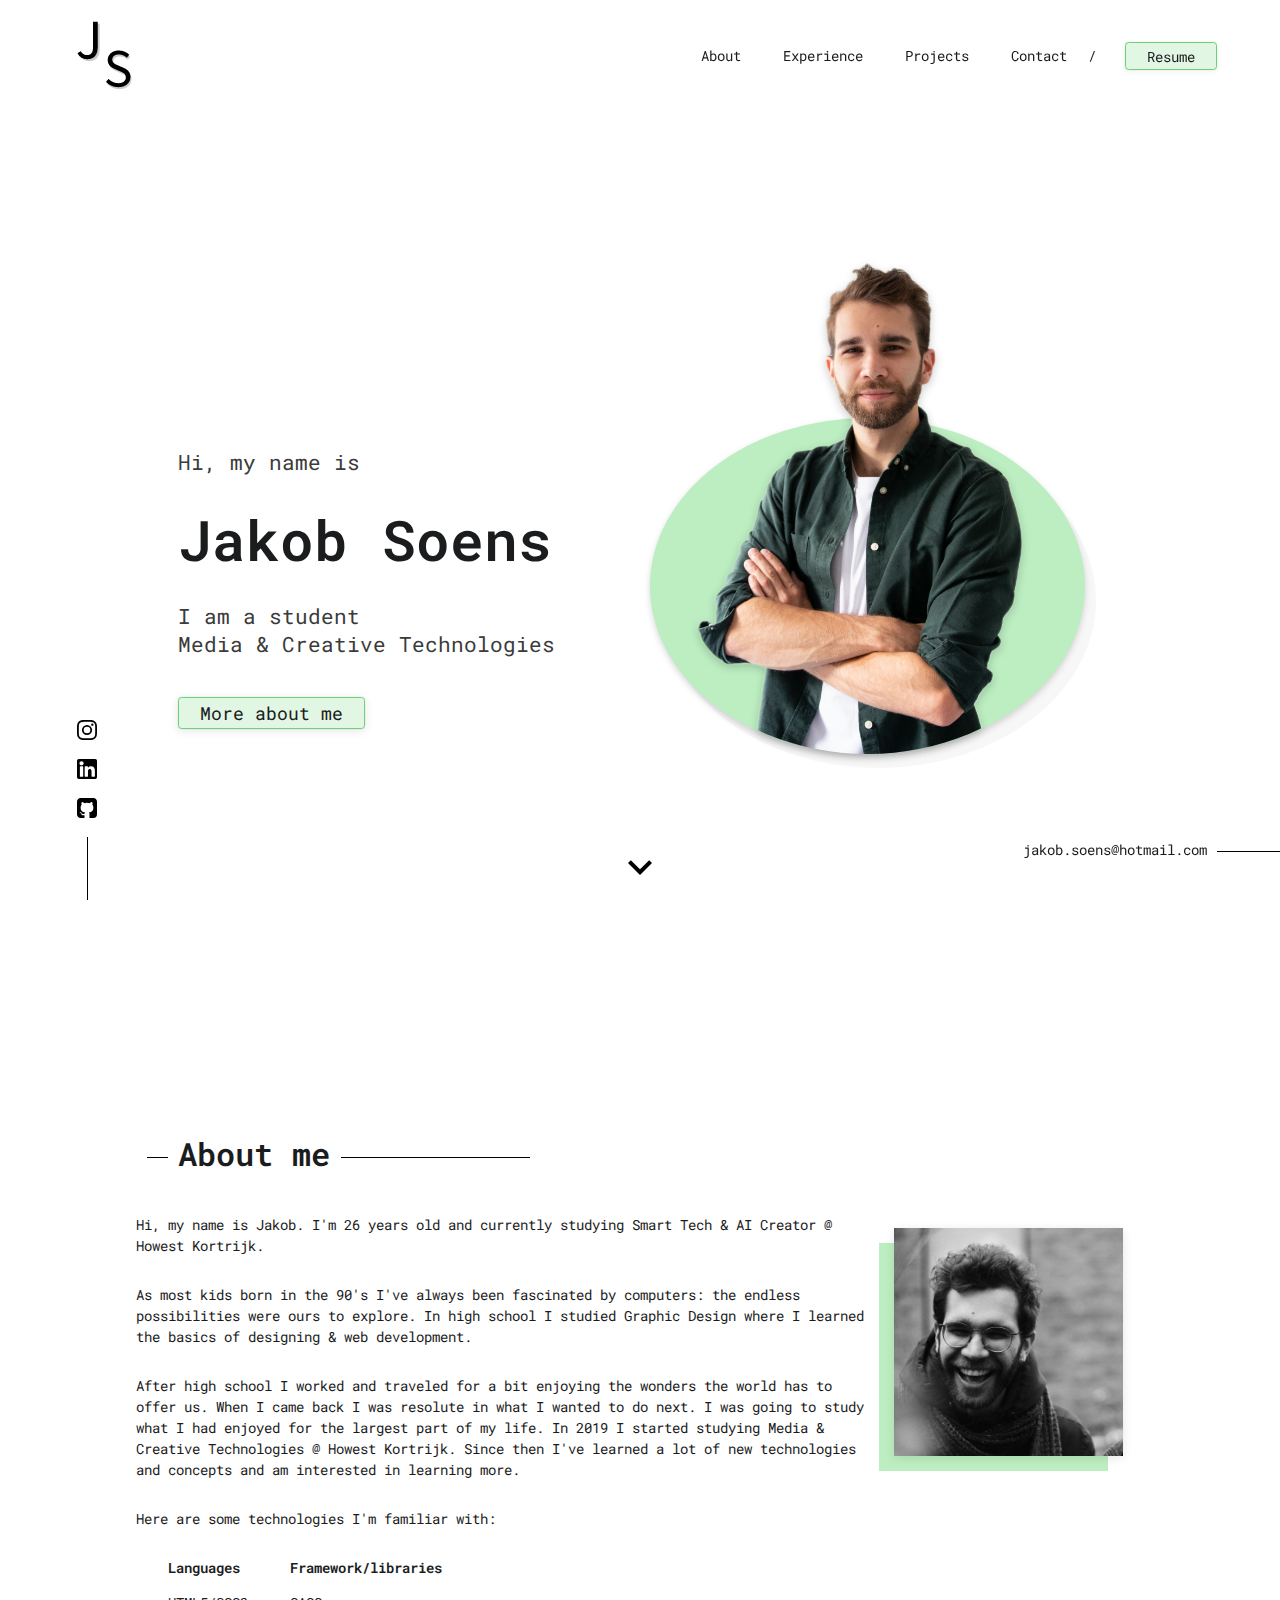
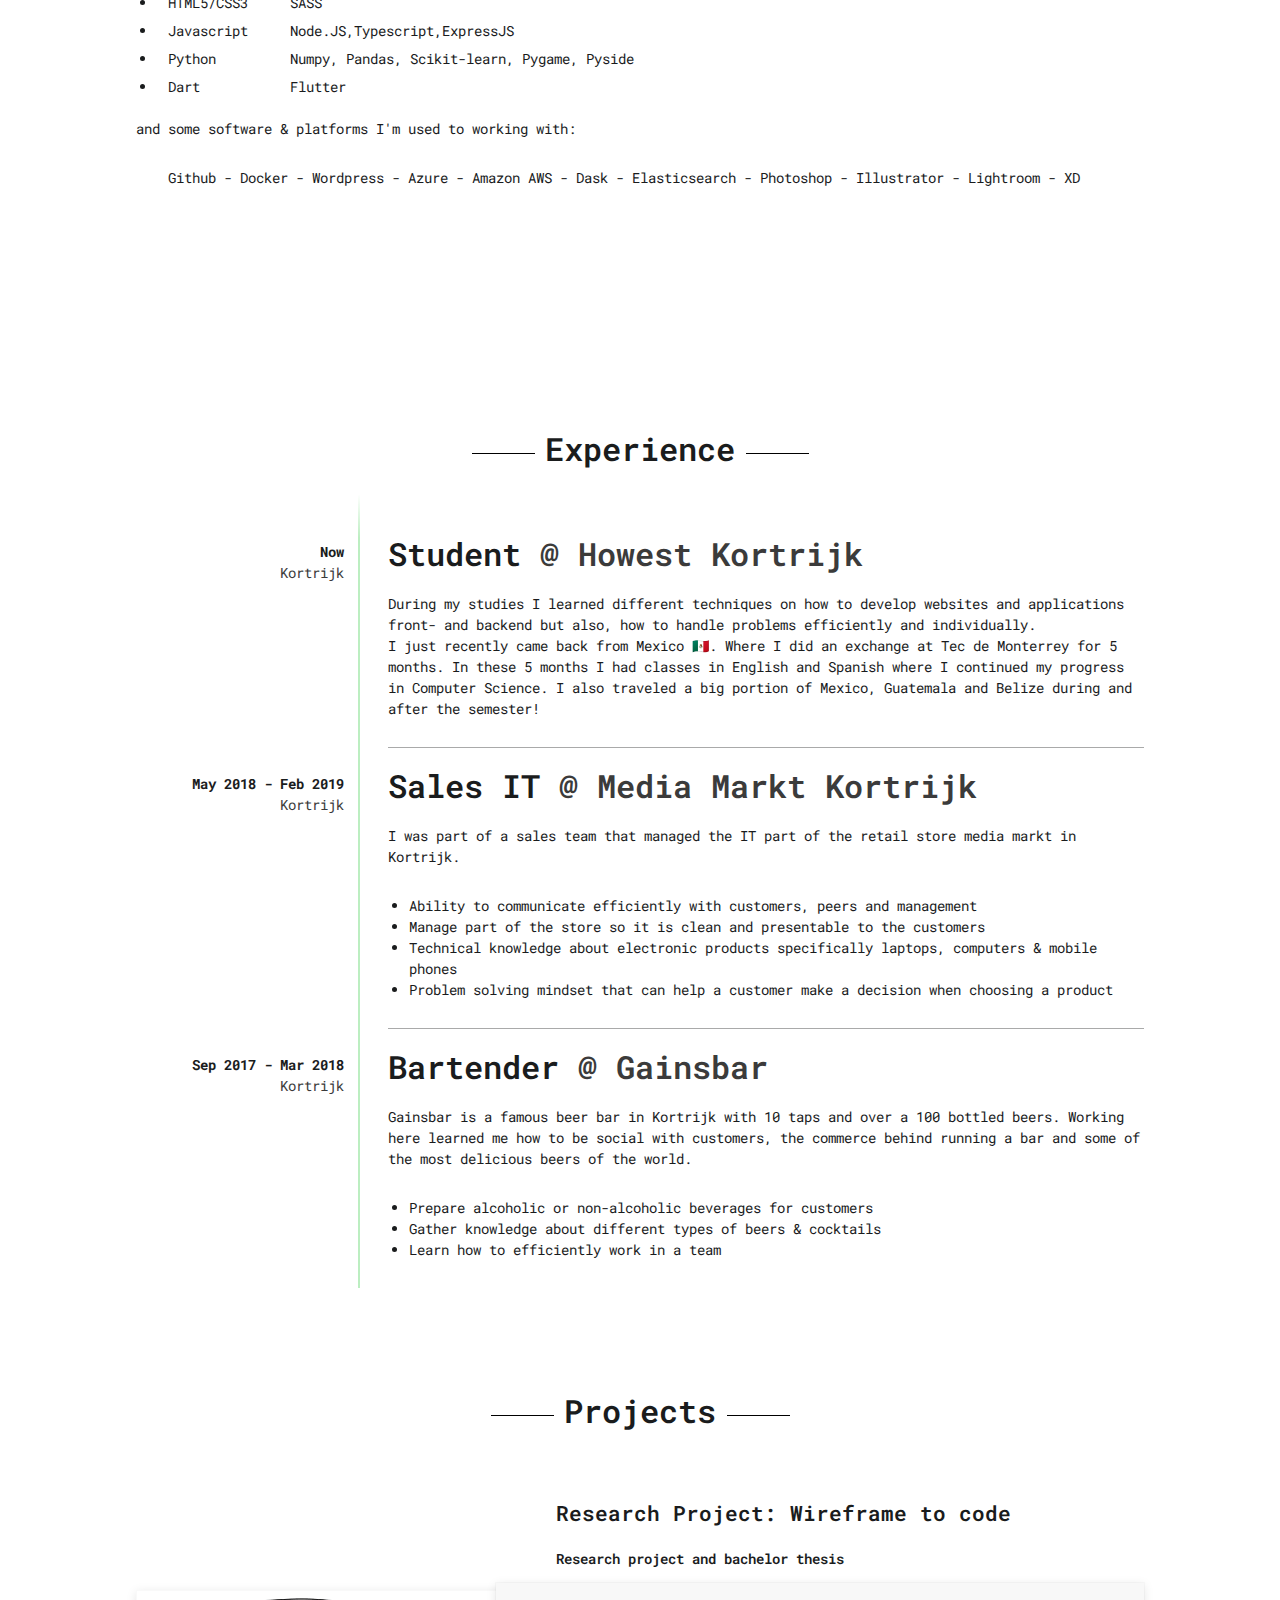
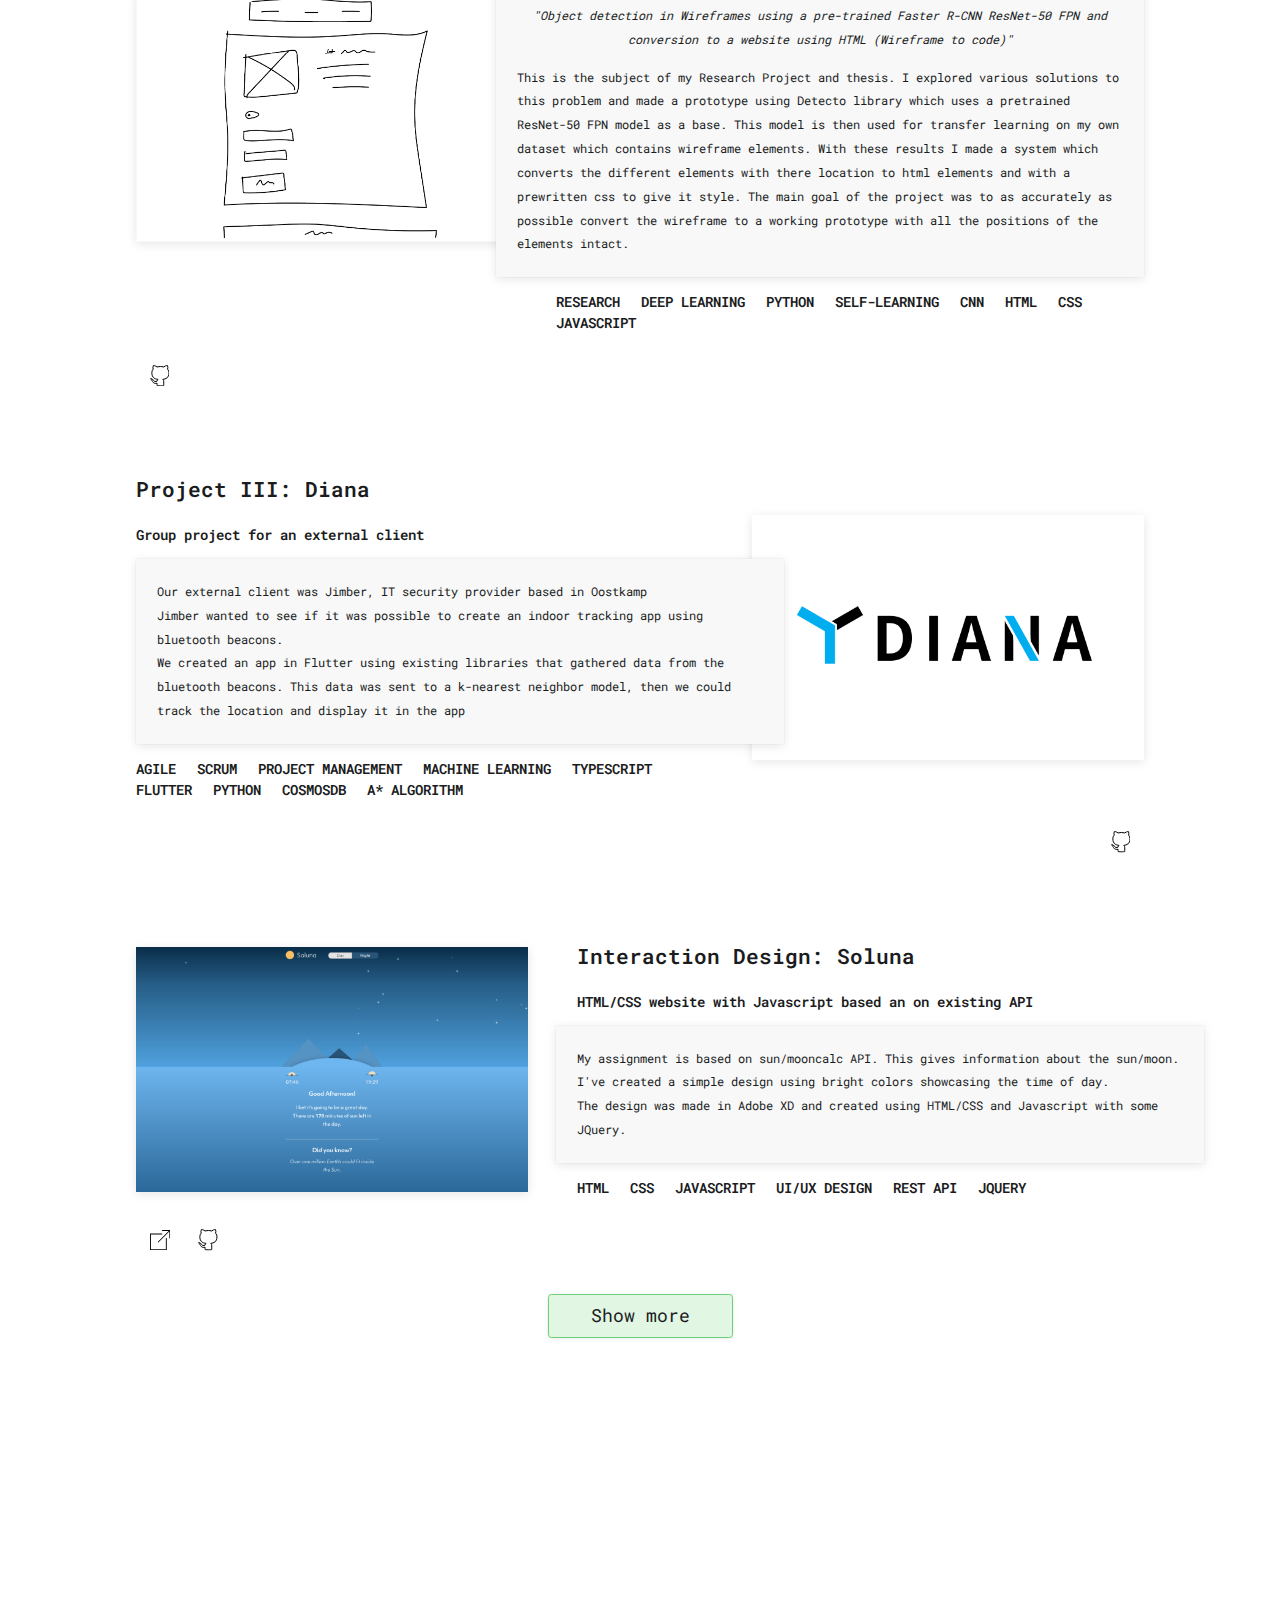
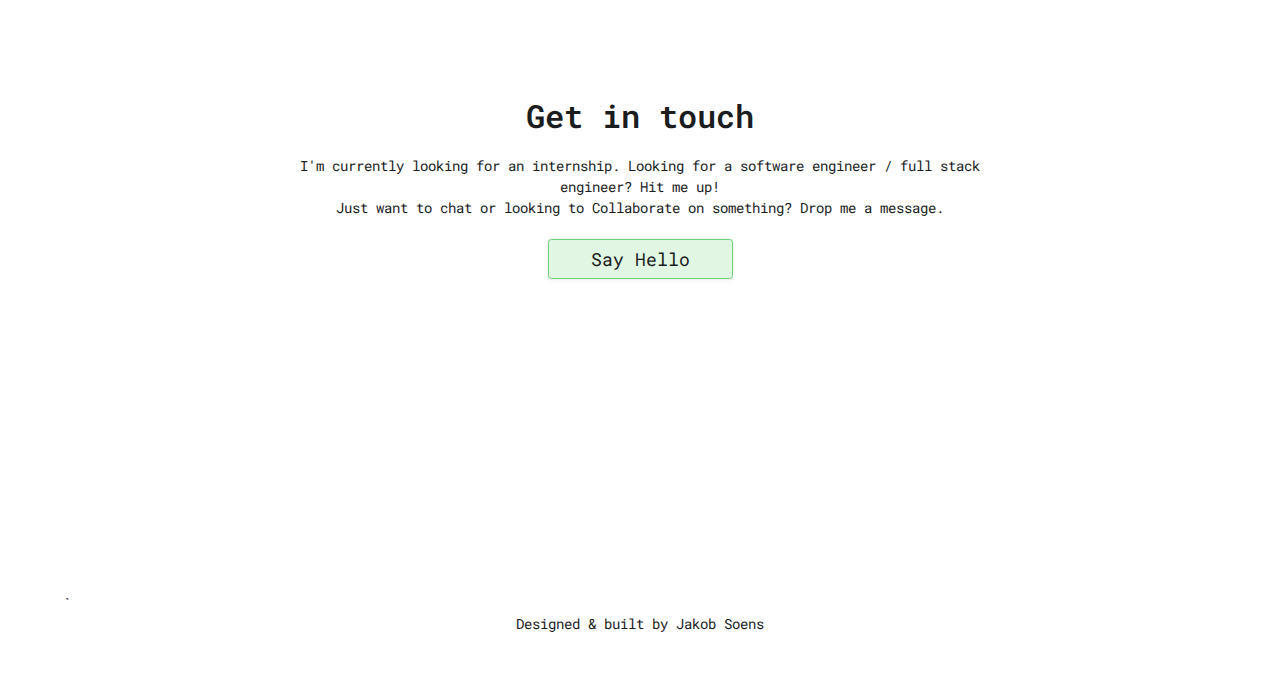
==== commit 2d6aaf53: "ADD: new project + profile pic" ====
--- a/index.html
+++ b/index.html
@@ -162,7 +162,9 @@
                 <div class="c-about__content ">
                     <div class="c-content">
                         <div class="c-content__image">
-                            <img class="c-content__image--link" src="assets/img/zelfportret-web-II.png" alt="self-portrait">
+                            
+                            <img class="c-content__image--item c-content__image--main" src="assets/img/zelfportret-web-II.png" alt="profile picture 2">
+                            <img class="c-content__image--item c-content__image--hidden" src="assets/img/zelfportret-web-III.jpg" alt="profile picture 3">
                         </div>
                         <div class="c-content__text">
 
@@ -200,7 +202,7 @@
                             </ul>
                         </div>
                         <div class="c-skills__extra">
-                            <h4 class="c-skills__title">Framework/libraries</h4>
+                            <h4 class="c-skills__title u-ml-none">Framework/libraries</h4>
                             <ul class="o-list c-skills__list">
                                 <li class="c-skills__item">
                                     SASS
@@ -251,7 +253,10 @@
                         <div class="c-experience__job u-grid-left">
                             <h2>Student <span class="u-grey">@ Howest Kortrijk</span> </h2>
                             <p>
-                                I'm currently studying Media & Creative Technologies and looking for an internship.
+                                During my studies I learned different techniques on how to develop websites and applications front- and backend but also, how to handle problems efficiently and individually. 
+                                <br>
+                                I just recently came back from Mexico 🇲🇽. Where I did an exchange at Tec de Monterrey for 5 months. In these 5 months I had classes in English and Spanish where I continued my progress in Computer Science.  I also traveled a big portion of Mexico, Guatemala and Belize during and after the semester!
+
                             </p>
                         </div>
                     
@@ -316,9 +321,74 @@
                     <h2 class="c-title__text" >Projects</h2>
                     <div class="c-line c-title__line c-line--md"></div>
                 </div>
+                <!-- Research Project -->
+                <div class="c-projects__content">
+                    <div class="c-projects__image">
+                        <!-- <div class="c-image c-image--overlay">test</div> -->
+                        <img class="c-image c-image--main" src="assets/img/research-project-1.png" alt="research-project-1 Image 1">
+                        <img class="c-image c-image--hidden" src="assets/img/research-project-2.png" alt="research-project-2 Image 2">
+                    </div>
+                    <div class="c-projects__main">
+                        <h3>Research Project: Wireframe to code</h3>
+                        <h4>
+                            Research project and bachelor thesis
+                        </h4>
+                        <div class="c-projects__textbox">
+                            
+                            <p class="c-projects__text">
+                                <i class="c-projects__text--italic">
+                                    "Object detection in Wireframes using a pre-trained Faster R-CNN 
+                                    ResNet-50 FPN and conversion to a website using HTML
+                                    (Wireframe to code)"
+                                </i>
+                                This is the subject of my Research Project and thesis. 
+                                I explored various solutions to this problem and made a prototype using Detecto library which uses a pretrained ResNet-50 FPN model as a base. 
+                                This model is then used for transfer learning on my own dataset which contains wireframe elements.
+                                With these results I made a system which converts the different elements with there location to html elements and with a prewritten css to give it style.
+                                The main goal of the project was to as accurately as possible convert the wireframe to a working prototype with all the positions of the elements intact. 
+                            </p>
+                        </div>
+                        <ul class="o-list c-projects__tags">
+                            <li class="c-projects__tag">
+                                RESEARCH
+                            </li>
+                            <li class="c-projects__tag">
+                                DEEP LEARNING
+                            </li>
+                            <li class="c-projects__tag">
+                                PYTHON
+                            </li>
+                            <li class="c-projects__tag">
+                                SELF-LEARNING
+                            </li>
+                            <li class="c-projects__tag">
+                                CNN
+                            </li>
+                            <li class="c-projects__tag">
+                                HTML
+                            </li>
+                            <li class="c-projects__tag">
+                                CSS
+                            </li>
+                            <li class="c-projects__tag">
+                                JAVASCRIPT
+                            </li>
+                        </ul>
+                    </div>
+                    <div class="c-projects__links">
+                                                
+                        <a href="https://github.com/SoensJakob/Research-Project" class="u-margin-lr-md c-links">
+                            <svg class="c-links__svg" xmlns="http://www.w3.org/2000/svg" width="19.47" height="21.292" viewBox="0 0 19.47 21.292">
+                                <path id="Path_19" class='c-links__stroke' data-name="Path 19" d="M147.18,410.155c0-.319-.012-1.164-.018-2.286-3.737.812-4.526-1.8-4.526-1.8a3.559,3.559,0,0,0-1.492-1.965c-1.22-.834.092-.817.092-.817a2.821,2.821,0,0,1,2.058,1.384,2.861,2.861,0,0,0,3.91,1.117,2.872,2.872,0,0,1,.853-1.8c-2.983-.339-6.12-1.491-6.12-6.64a5.194,5.194,0,0,1,1.383-3.605,4.827,4.827,0,0,1,.132-3.556s1.128-.361,3.694,1.377a12.741,12.741,0,0,1,6.727,0c2.565-1.739,3.691-1.377,3.691-1.377a4.828,4.828,0,0,1,.134,3.556,5.185,5.185,0,0,1,1.381,3.605c0,5.162-3.142,6.3-6.135,6.63a3.208,3.208,0,0,1,.912,2.489c0,1.8-.016,3.246-.016,3.686C153.841,410.514,147.18,410.511,147.18,410.155Z" transform="translate(-140.11 -389.631)" fill="#fff" stroke="#2e2e2e" stroke-width="1" fill-rule="evenodd"/>
+                            </svg>
+                        </a>
+                        <!-- <a href="working.html" class="c-button u-margin-lr-sm">More info</a> -->
+
+                    </div>
+                </div>
                     <!-- Project III -->
-                    <div class="c-projects__content">
-                        <div class="c-projects__image">
+                    <div class="c-projects__content c-project__content--inverse">
+                        <div class="c-projects__image c-project__image--inverse">
                             <!-- <div class="c-image c-image--overlay">test</div> -->
                             <img class="c-image c-image--main" src="assets/img/project-III-1.png" alt="Project-III Image 1">
                             <img class="c-image c-image--hidden" src="assets/img/project-III-2.png" alt="Project-III Image 2">
@@ -328,7 +398,7 @@
                             <h4>
                                 Group project for an external client
                             </h4>
-                            <div class="c-projects__textbox">
+                            <div class="c-projects__textbox c-projects__textbox--inverse">
                                 <p class="c-projects__text">
                                     Our external client was Jimber, IT security provider based in Oostkamp <br>
                                     Jimber wanted to see if it was possible to create an indoor tracking app using bluetooth
@@ -380,8 +450,8 @@
                         </div>
                     </div>
                     <!-- Interaction Design -->
-                    <div class="c-projects__content c-project__content--inverse">
-                        <div class="c-projects__image c-project__image--inverse">
+                    <div class="c-projects__content">
+                        <div class="c-projects__image">
                             
                             <img class="c-image c-image--main" src="assets/img/interaction-design-2.png" alt="Interaction-Design Image 1">
                             <img class="c-image c-image--hidden" src="assets/img/interaction-design-1.png" alt="Interaction-Design Image 2">
@@ -450,8 +520,8 @@
                     
                     <div class="c-projects__hidden">
                         <!-- Project II -->
-                        <div class="c-projects__content">
-                            <div class="c-projects__image">
+                        <div class="c-projects__content c-project__content--inverse">
+                            <div class="c-projects__image c-project__image--inverse">
                                 
                                 <img class="c-image c-image--main" src="assets/img/project-II-2.png" alt="Project-I Image 1">
                                 <img class="c-image c-image--hidden" src="assets/img/project-II-1.png" alt="Interaction-Design">
@@ -461,7 +531,7 @@
                                 <h4>
                                     Group project for Howest
                                 </h4>
-                                <div class="c-projects__textbox">
+                                <div class="c-projects__textbox c-projects__textbox--inverse">
                                     <p class="c-projects__text">
                                         For this project we worked as a team to recreate the game Twister.We wanted to make it more interesting so children would be encouraged to exercise more. <br>
                                         We recreated the Twister board with pressure sensors and LEDs <br>
@@ -521,8 +591,8 @@
                             </div>
                         </div>
                         <!-- DP -->
-                        <div class="c-projects__content c-project__content--inverse">
-                            <div class="c-projects__image c-project__image--inverse">
+                        <div class="c-projects__content">
+                            <div class="c-projects__image">
                                 <img src="assets/img/DP-1.png" alt="Device Programming-1">
                                 <img class="c-image c-image--hidden" src="assets/img/DP-2.png" alt="Device Programming-2">
                             </div>
@@ -572,8 +642,8 @@
                         </div>
     
                         <!-- APM -->
-                        <div class="c-projects__content">
-                            <div class="c-projects__image">
+                        <div class="c-projects__content c-project__content--inverse">
+                            <div class="c-projects__image c-project__image--inverse">
                                 <!-- <div class="c-image c-image--overlay">test</div> -->
                                 <img class="c-image c-image--main" src="assets/img/APM-1.png" alt="Advanced Programming & Math - 1">
                                 <img class="c-image c-image--hidden" src="assets/img/APM-2.png" alt="Advanced Programming & Math - 2">
@@ -583,7 +653,7 @@
                                 <h4>
                                     Implement the A star algorithm to create a maze solver
                                 </h4>
-                                <div class="c-projects__textbox">
+                                <div class="c-projects__textbox c-projects__textbox--inverse">
                                     <p class="c-projects__text">
                                         Create a maze solver using an A star Algorithm in Python <br>
                                         In this assignment it was the intention to experiment with the A* algorithm and to calculate the distance between 2 points <br>
@@ -604,7 +674,7 @@
     
                                 </ul>
                             </div>
-                            <div class="c-projects__links c-projects__links--right">
+                            <div class="c-projects__links">
                                 <a href="https://github.com/JimberIndustryProject" class="u-margin-lr-sm">
                                     <svg class="c-links__svg" xmlns="http://www.w3.org/2000/svg" width="19.47" height="21.292" viewBox="0 0 19.47 21.292">
                                         <path id="Path_19" data-name="Path 19" d="M147.18,410.155c0-.319-.012-1.164-.018-2.286-3.737.812-4.526-1.8-4.526-1.8a3.559,3.559,0,0,0-1.492-1.965c-1.22-.834.092-.817.092-.817a2.821,2.821,0,0,1,2.058,1.384,2.861,2.861,0,0,0,3.91,1.117,2.872,2.872,0,0,1,.853-1.8c-2.983-.339-6.12-1.491-6.12-6.64a5.194,5.194,0,0,1,1.383-3.605,4.827,4.827,0,0,1,.132-3.556s1.128-.361,3.694,1.377a12.741,12.741,0,0,1,6.727,0c2.565-1.739,3.691-1.377,3.691-1.377a4.828,4.828,0,0,1,.134,3.556,5.185,5.185,0,0,1,1.381,3.605c0,5.162-3.142,6.3-6.135,6.63a3.208,3.208,0,0,1,.912,2.489c0,1.8-.016,3.246-.016,3.686C153.841,410.514,147.18,410.511,147.18,410.155Z" transform="translate(-140.11 -389.631)" fill="#fff" stroke="#2e2e2e" stroke-width="1" fill-rule="evenodd"/>
@@ -623,8 +693,8 @@
                             </div>
                         </div>
                         <!-- Project I -->
-                        <div class="c-projects__content c-project__content--inverse">
-                            <div class="c-projects__image c-project__image--inverse">
+                        <div class="c-projects__content">
+                            <div class="c-projects__image">
                                 <img src="assets/img/project-I-1.png" alt="Project-I 1">
                                 <img class="c-image c-image--hidden" src="assets/img/project-I-2.png" alt="Project-I 2">
     
@@ -634,7 +704,7 @@
                                 <h4 class="u-ml-lg">
                                     Build an IoT device using a raspberry Pi & 3 sensors 
                                 </h4>
-                                <div class="c-projects__textbox c-projects__textbox--inverse">
+                                <div class="c-projects__textbox">
                                     <p class="c-projects__text">
                                         I built a device with an air quality, a humidity, a temperature and a dust sensor. <br>
                                         It measures all the air quality of the room and it saves the data in a database which can be accessed on a web app   <br>
@@ -663,8 +733,8 @@
                                 </ul>
                             </div>
                             
-                            <div class="c-projects__links">
-                                <a href="working.html" class="c-button u-margin-lr-md">More info</a>
+                            <div class="c-projects__links  c-projects__links--right">
+                                <!-- <a href="working.html" class="c-button u-margin-lr-md">More info</a> -->
                                 <a href="#"  class="u-margin-lr-md c-links">
                                     <svg class="c-links__svg" id="export-document" xmlns="http://www.w3.org/2000/svg" width="20.265" height="20.264" viewBox="0 0 20.265 20.264">
                                         <g id="Group_35"  data-name="Group 35">
--- a/css/screen.css
+++ b/css/screen.css
@@ -697,12 +697,40 @@
 .c-content__image {
   height: 100%;
   width: 100%;
-  margin: 0 var(--global-whitespace-md);
+  margin: var(--global-whitespace-md) var(--global-whitespace-lg) 0 var(--global-whitespace-lg) ;
+  position: relative;
+  box-shadow:  inset var(--global-box-shadow-lg), var(--global-box-shadow-img--inverse);
+  /* border: 3px solid white; */
+  --profile-hidden:0;
+  --profile-main:1;
+  transition: all var(--global-transition-alpha);
   
+  
+}
+.c-content__image:hover {
+  --profile-hidden:1;
+  --profile-main:0;
+  box-shadow:  inset var(--global-box-shadow-lg), var(--global-box-shadow-img);
 }
 
 .c-content__image--link {
   box-shadow: 18px 18px 0px var(--global-color-alpha-light);
+}
+.c-content__image--item {
+  transition: all var(--global-transition-beta);
+}
+.c-content__image--main {
+  opacity: var(--profile-main);
+}
+
+.c-content__image--hidden {
+  position: absolute;
+  object-fit: contain;
+  top: 0;
+  right: 0;
+  left: 0;
+  bottom: 0;
+  opacity: var(--profile-hidden);
 }
 
 
@@ -717,6 +745,7 @@
 
   .c-content__image {
     margin: 0 0 var(--global-whitespace-xxl) 0;
+
   }
 
   .c-content__image--link {
@@ -1092,6 +1121,12 @@
   margin:0;
 }
 
+.c-projects__text--italic {
+  text-align: center;
+  display: block; 
+  margin-bottom: var(--global-whitespace-md);
+}
+
 .c-projects__tag {
   margin-right: var(--global-whitespace-lg);
   font-weight: 600;
@@ -1160,11 +1195,10 @@
   right: 0;
   left: 0;
   bottom: 0;
-  
   opacity: var(--image-hidden);
 }
 
-.c-image--overlay {
+/* .c-image--overlay {
   background-color: rgba(225, 246, 227, 0.7);
   position: absolute;
   object-fit: contain;
@@ -1175,7 +1209,7 @@
   opacity: var(--image-hidden);
   z-index:1;
   overflow: none;
-}
+} */
 
 /*
     Component: links
@@ -1283,6 +1317,10 @@
 
 
 /* Margin-left */
+
+.u-ml-none {
+  margin-left: 0;
+}
 
 .u-ml-lg {
   padding-left: var(--global-whitespace-lg) !important;
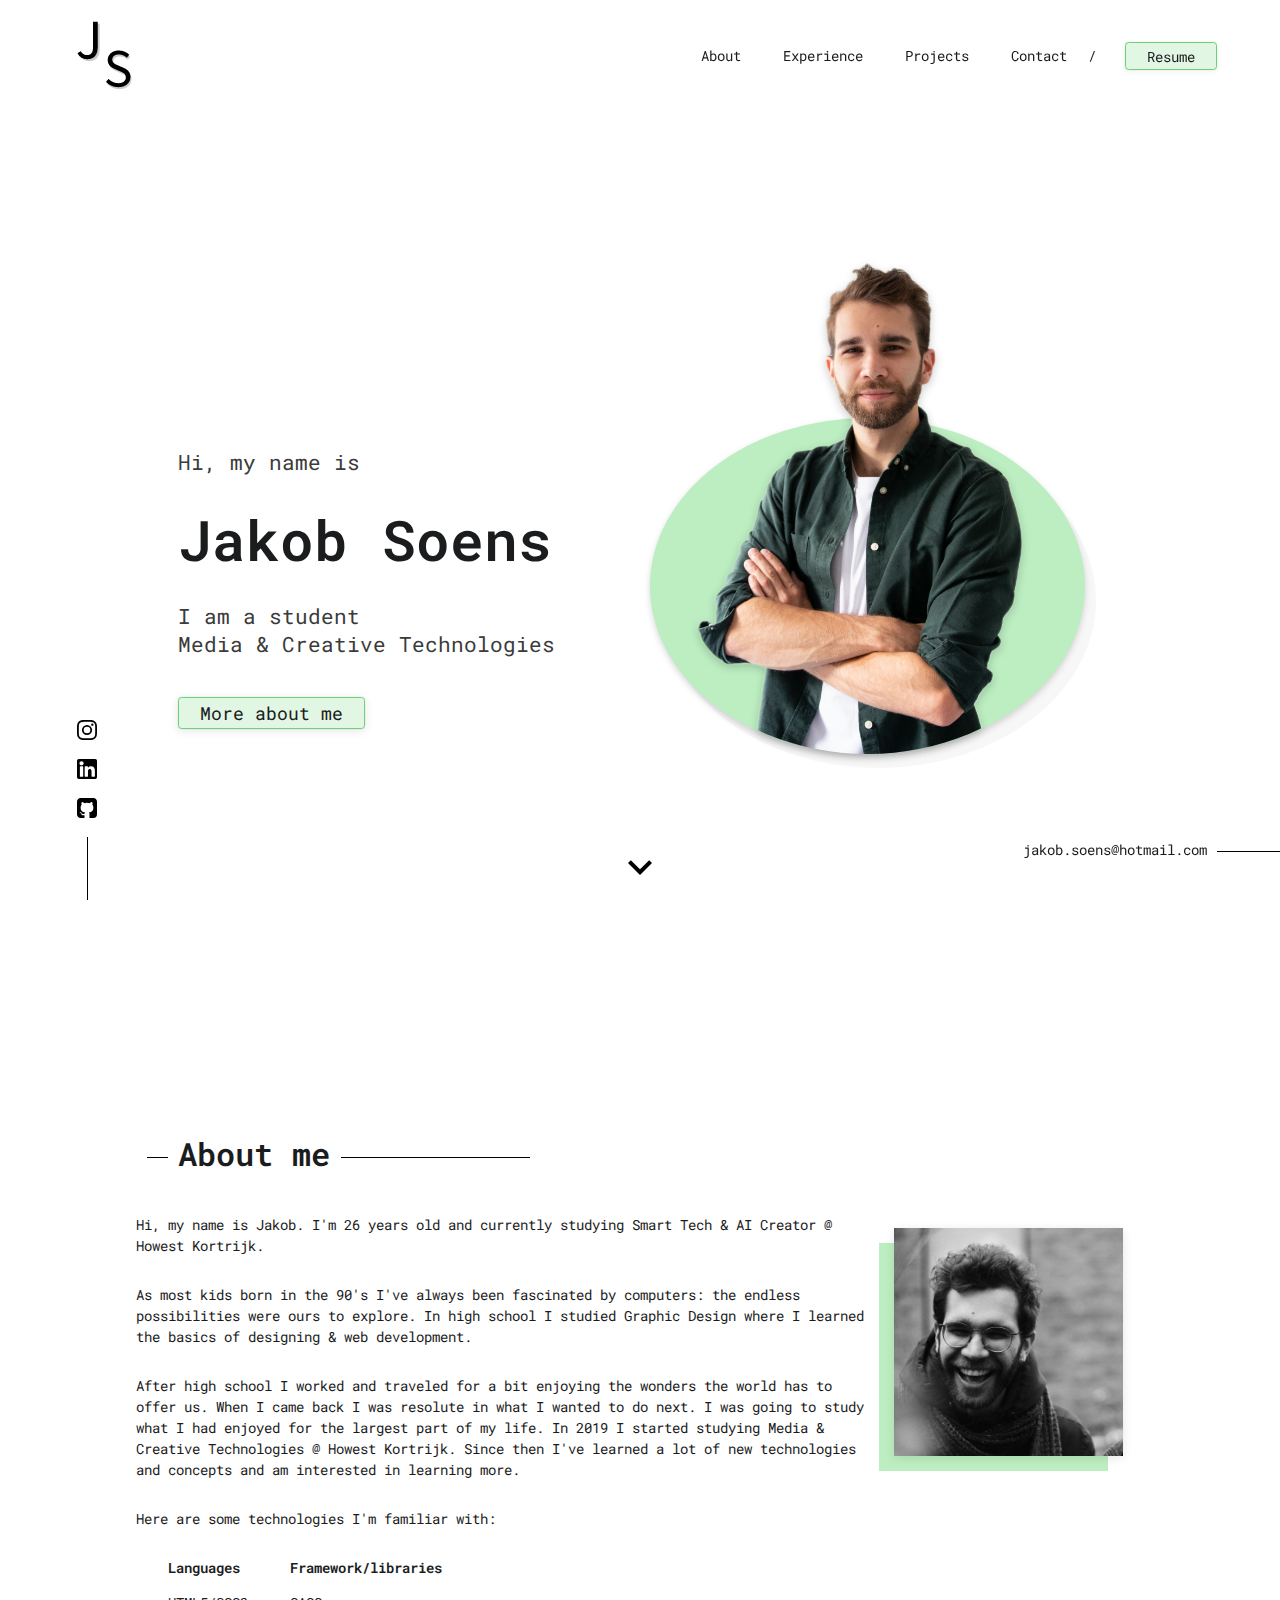
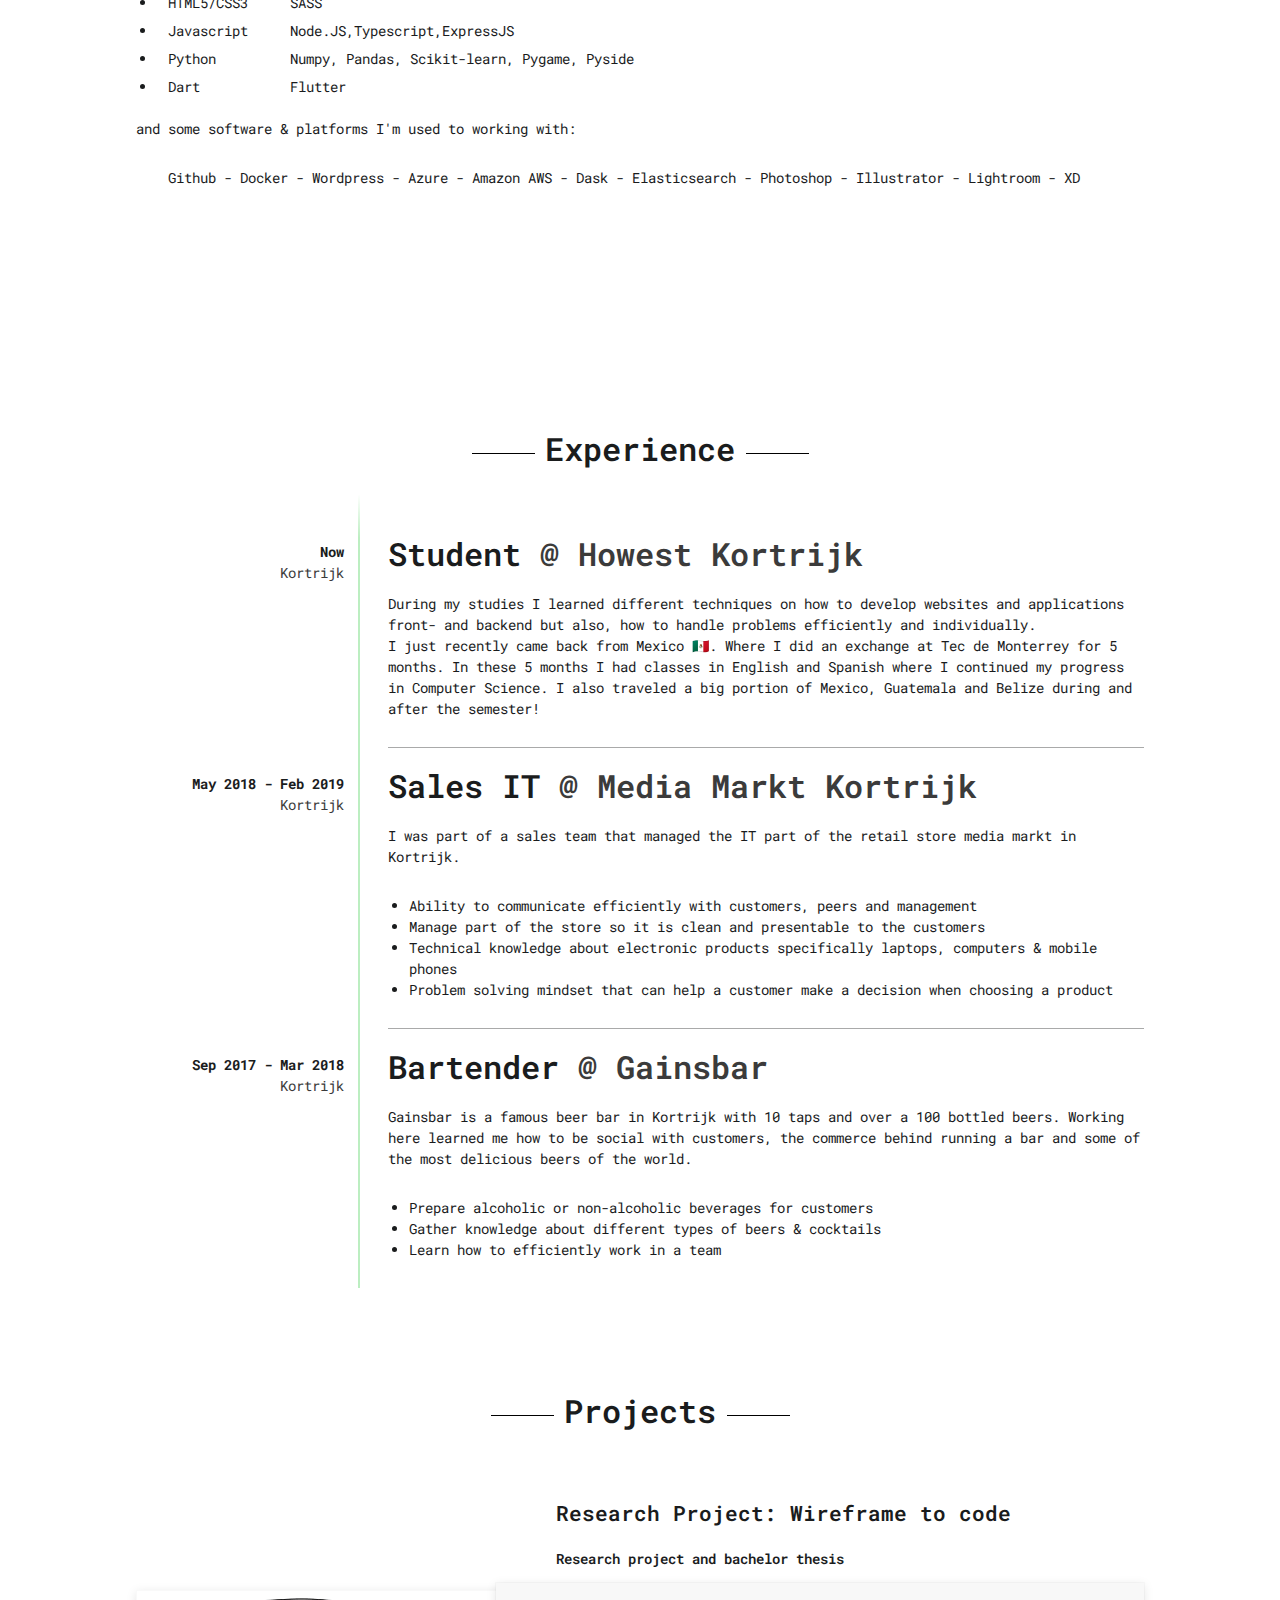
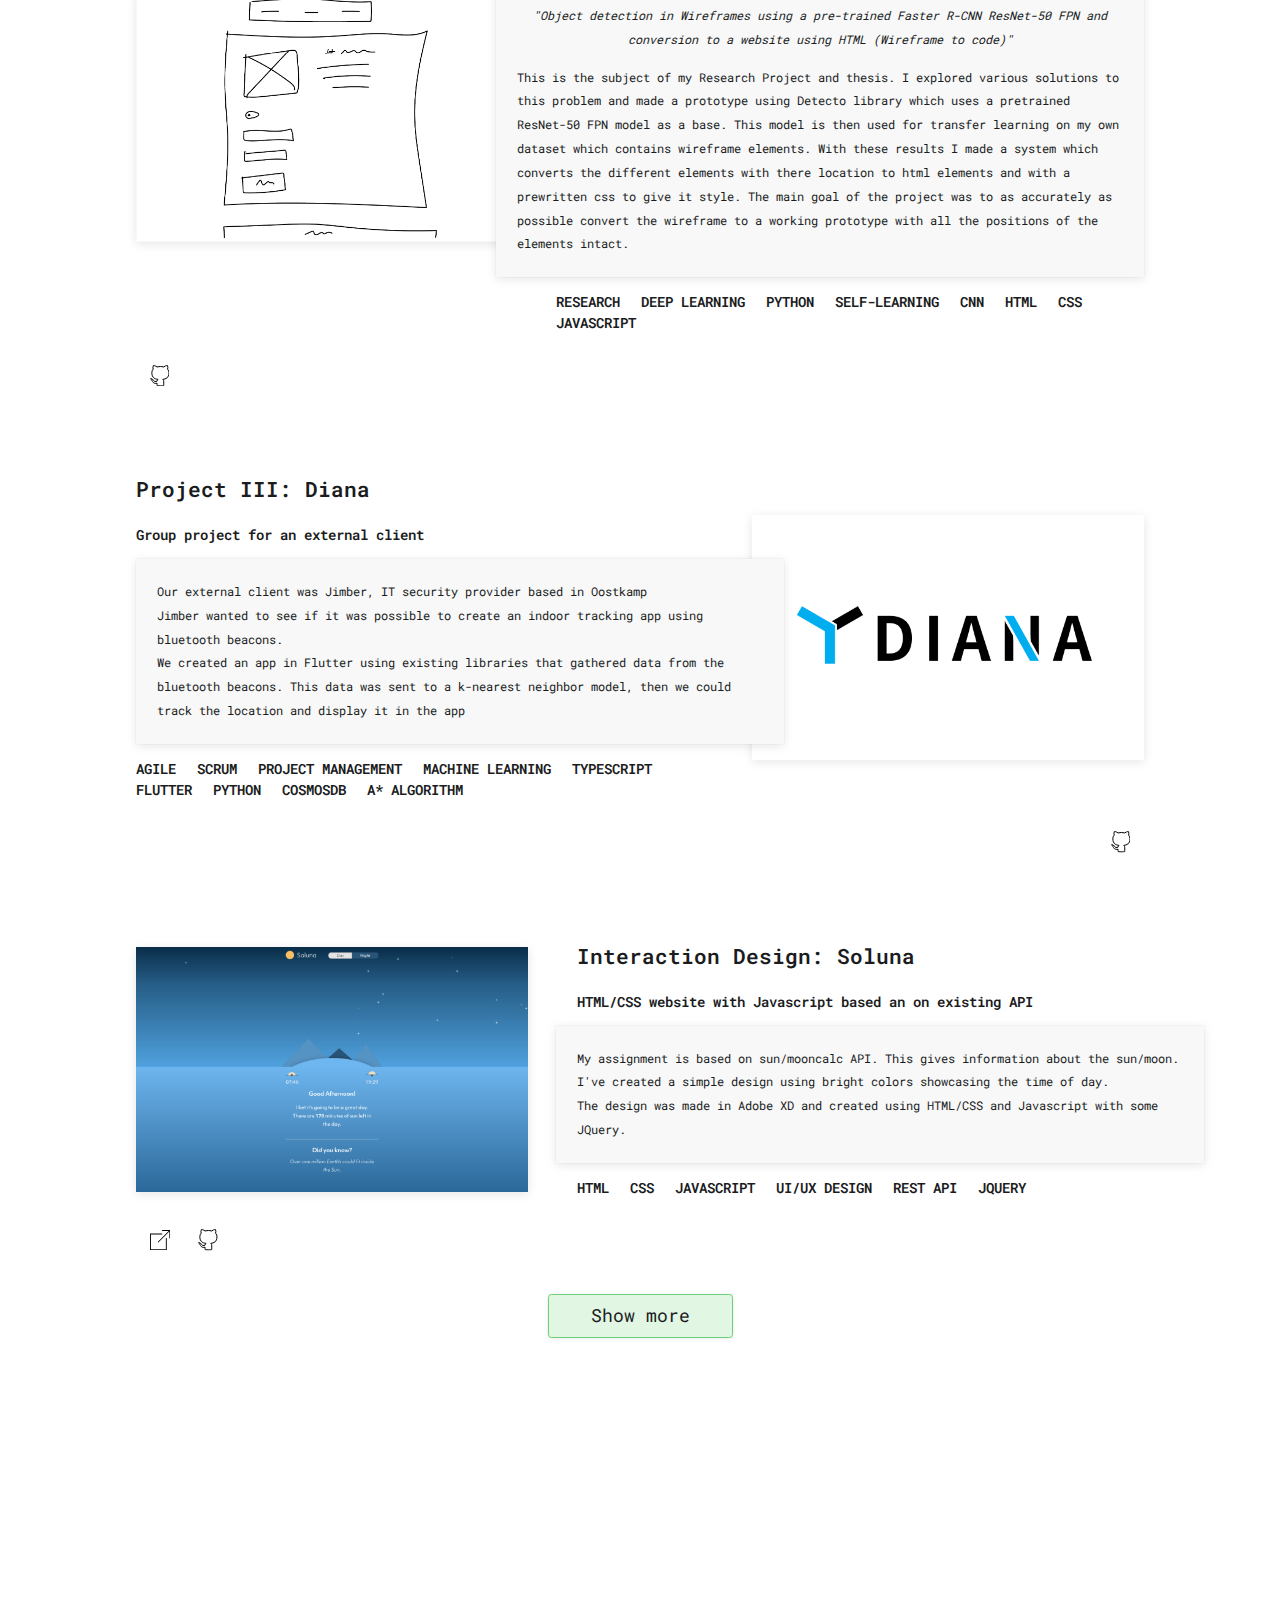
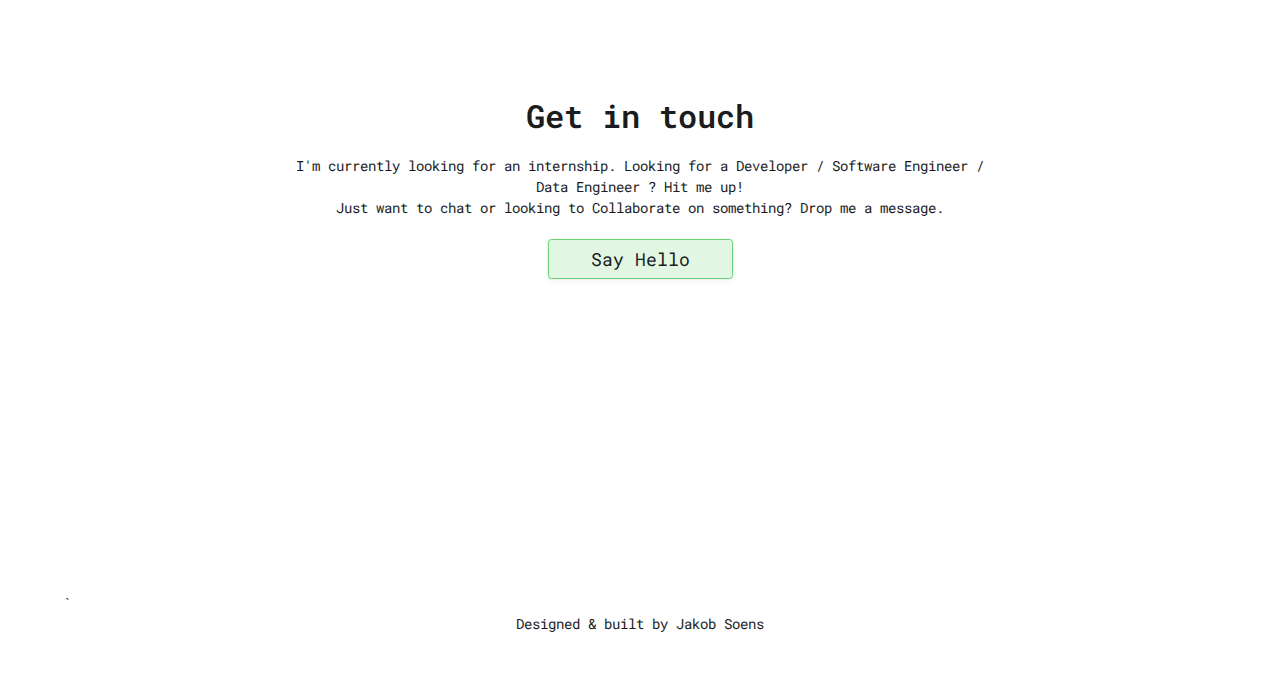
==== commit 4c74fff6: "UPD: resume" ====
--- a/index.html
+++ b/index.html
@@ -767,7 +767,7 @@
                     Get in touch
                 </h2>
                 <p>
-                    I'm currently looking for an internship. Looking for a software engineer / full stack engineer? Hit me up! <br>
+                    I'm currently looking for an internship. Looking for a Developer / Software Engineer / Data Engineer ? Hit me up! <br>
                     Just want to chat or looking to Collaborate on something? Drop me a message.  
                 </p>
                 <a href="mailto:jakob.soens@hotmail.com" class="c-button c-button--lg">
